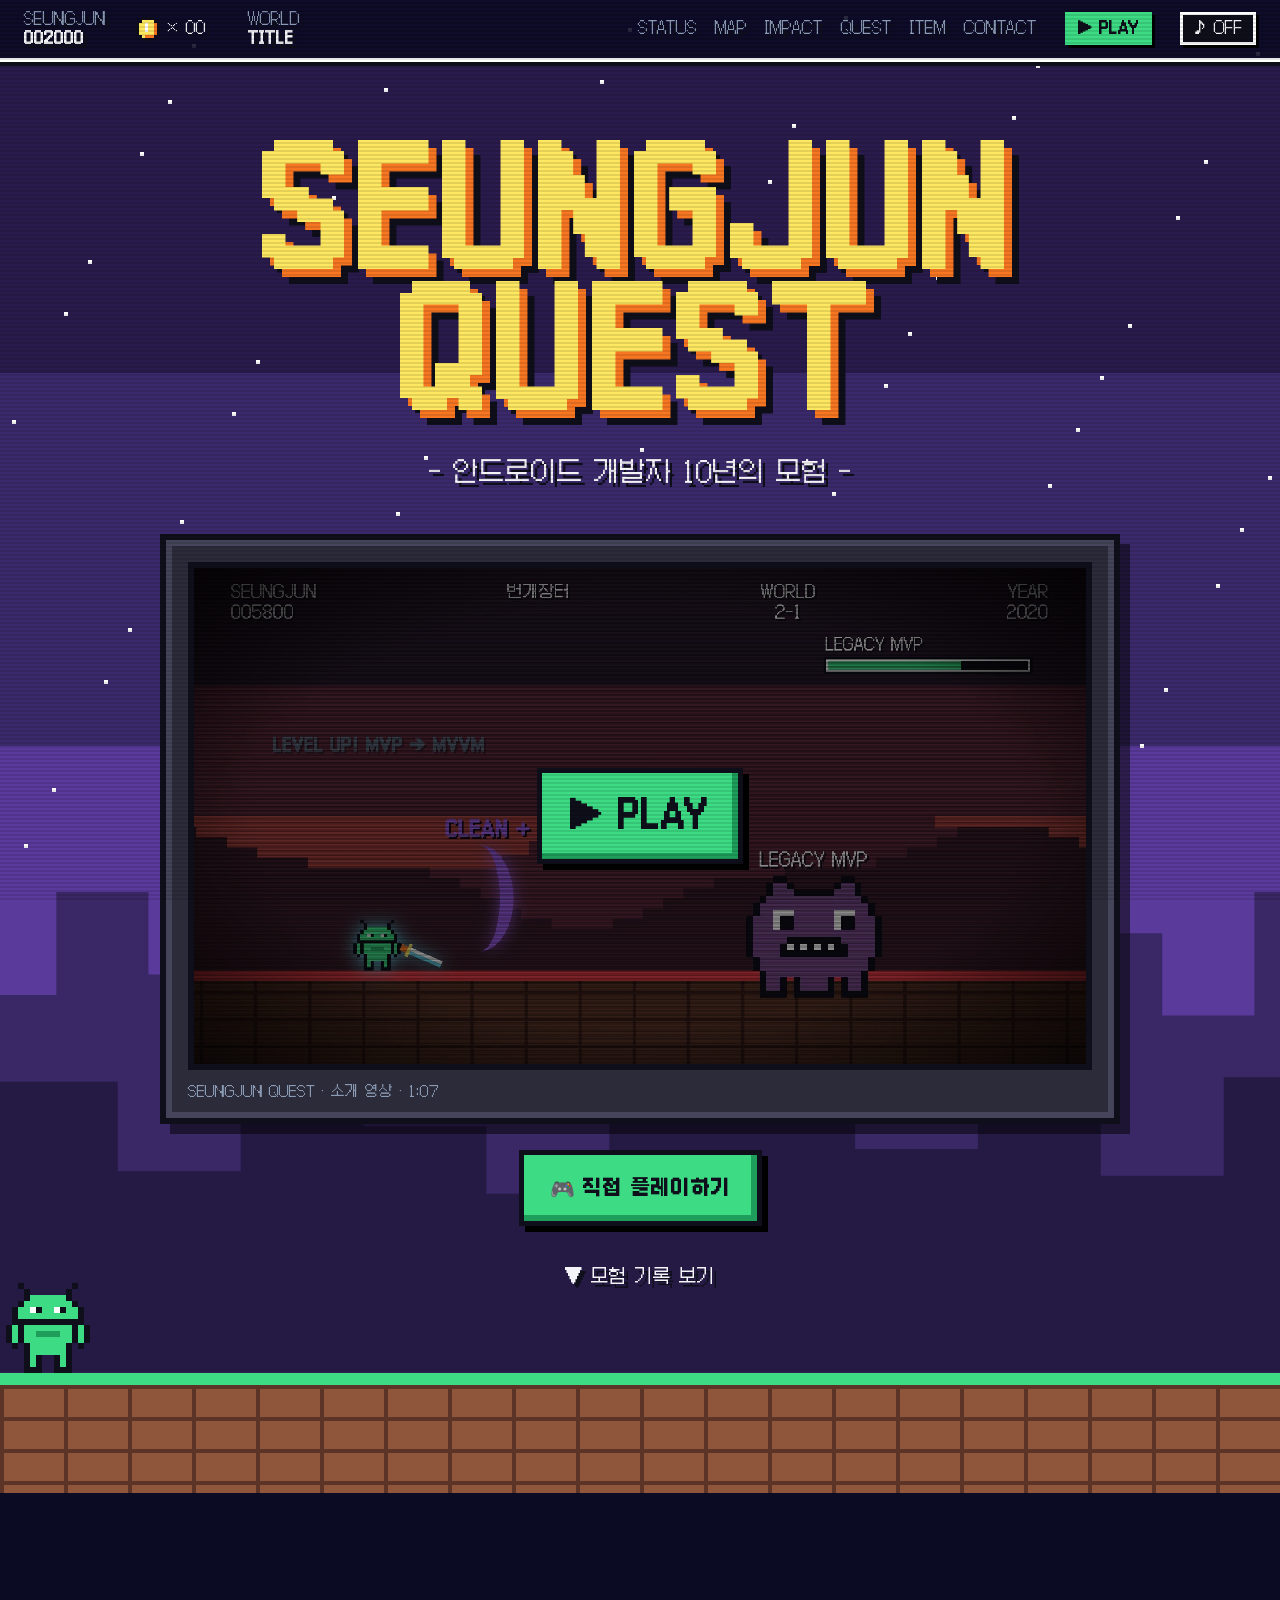
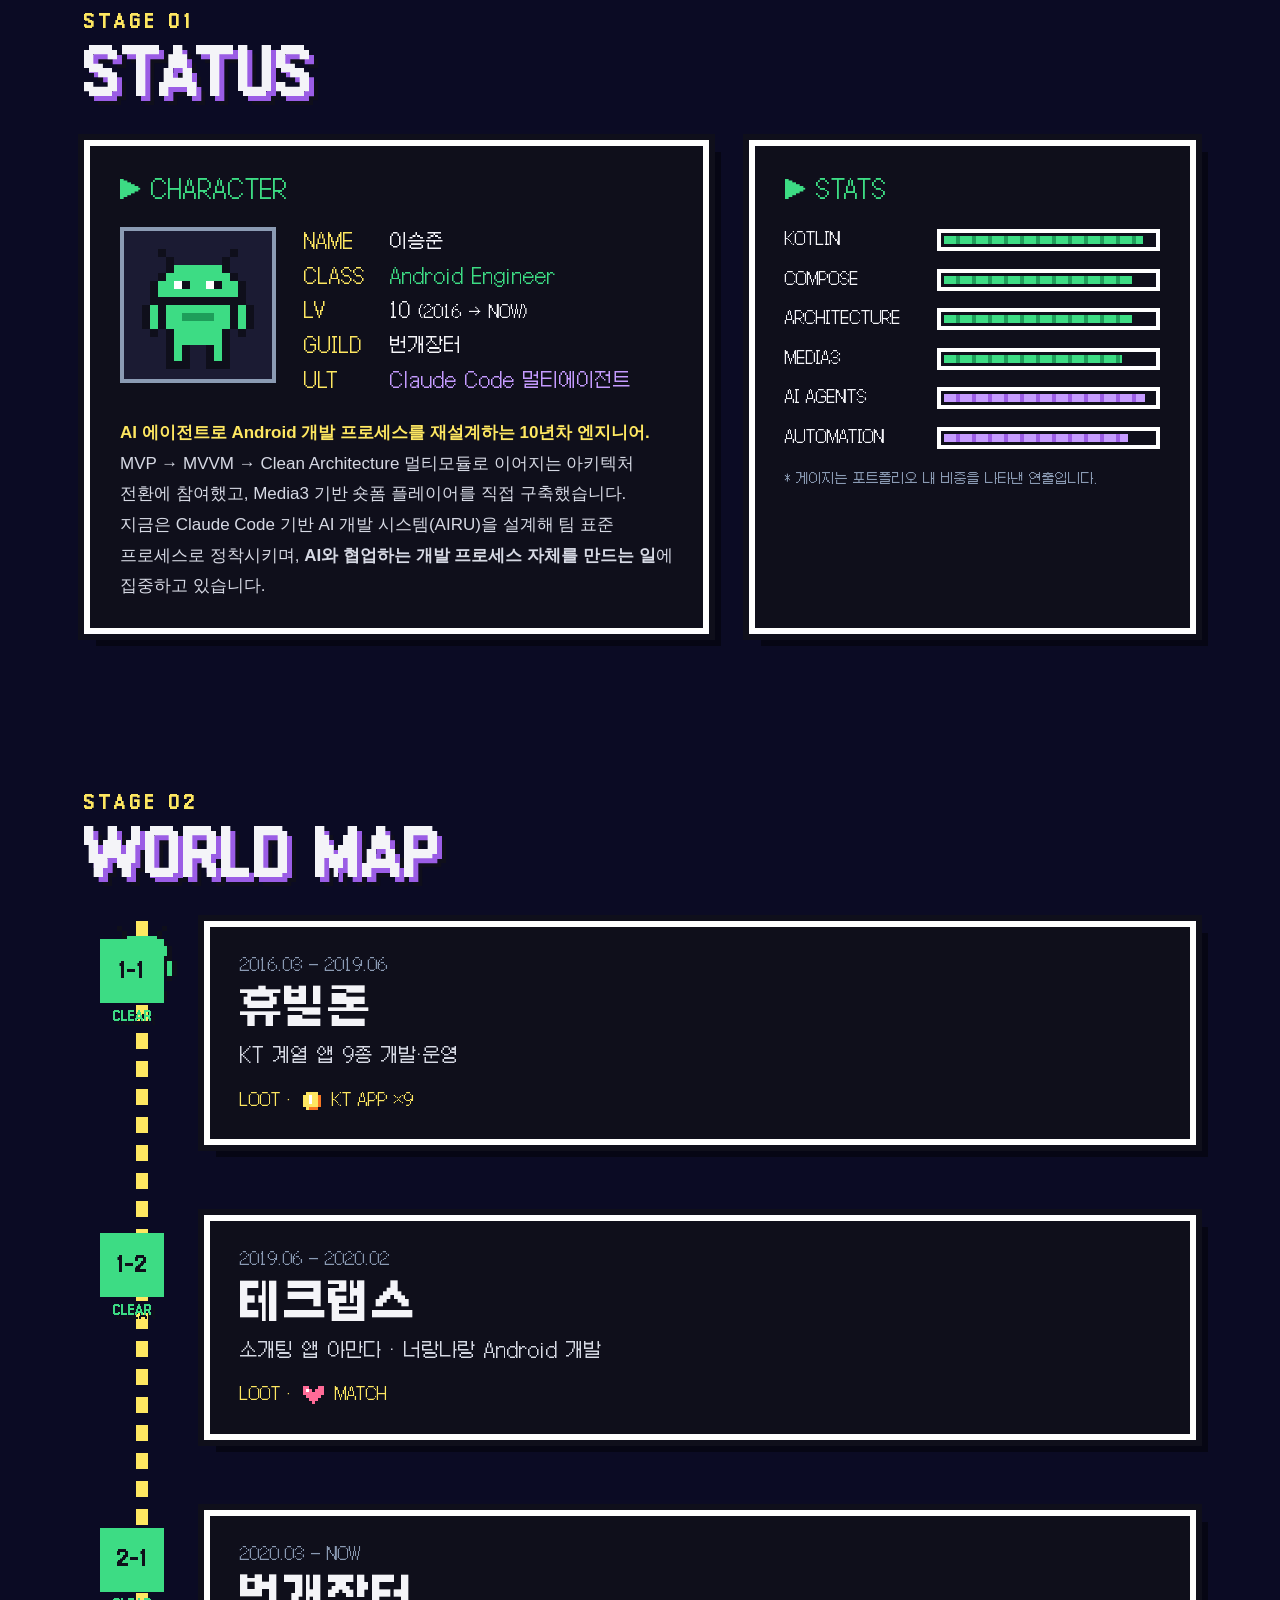
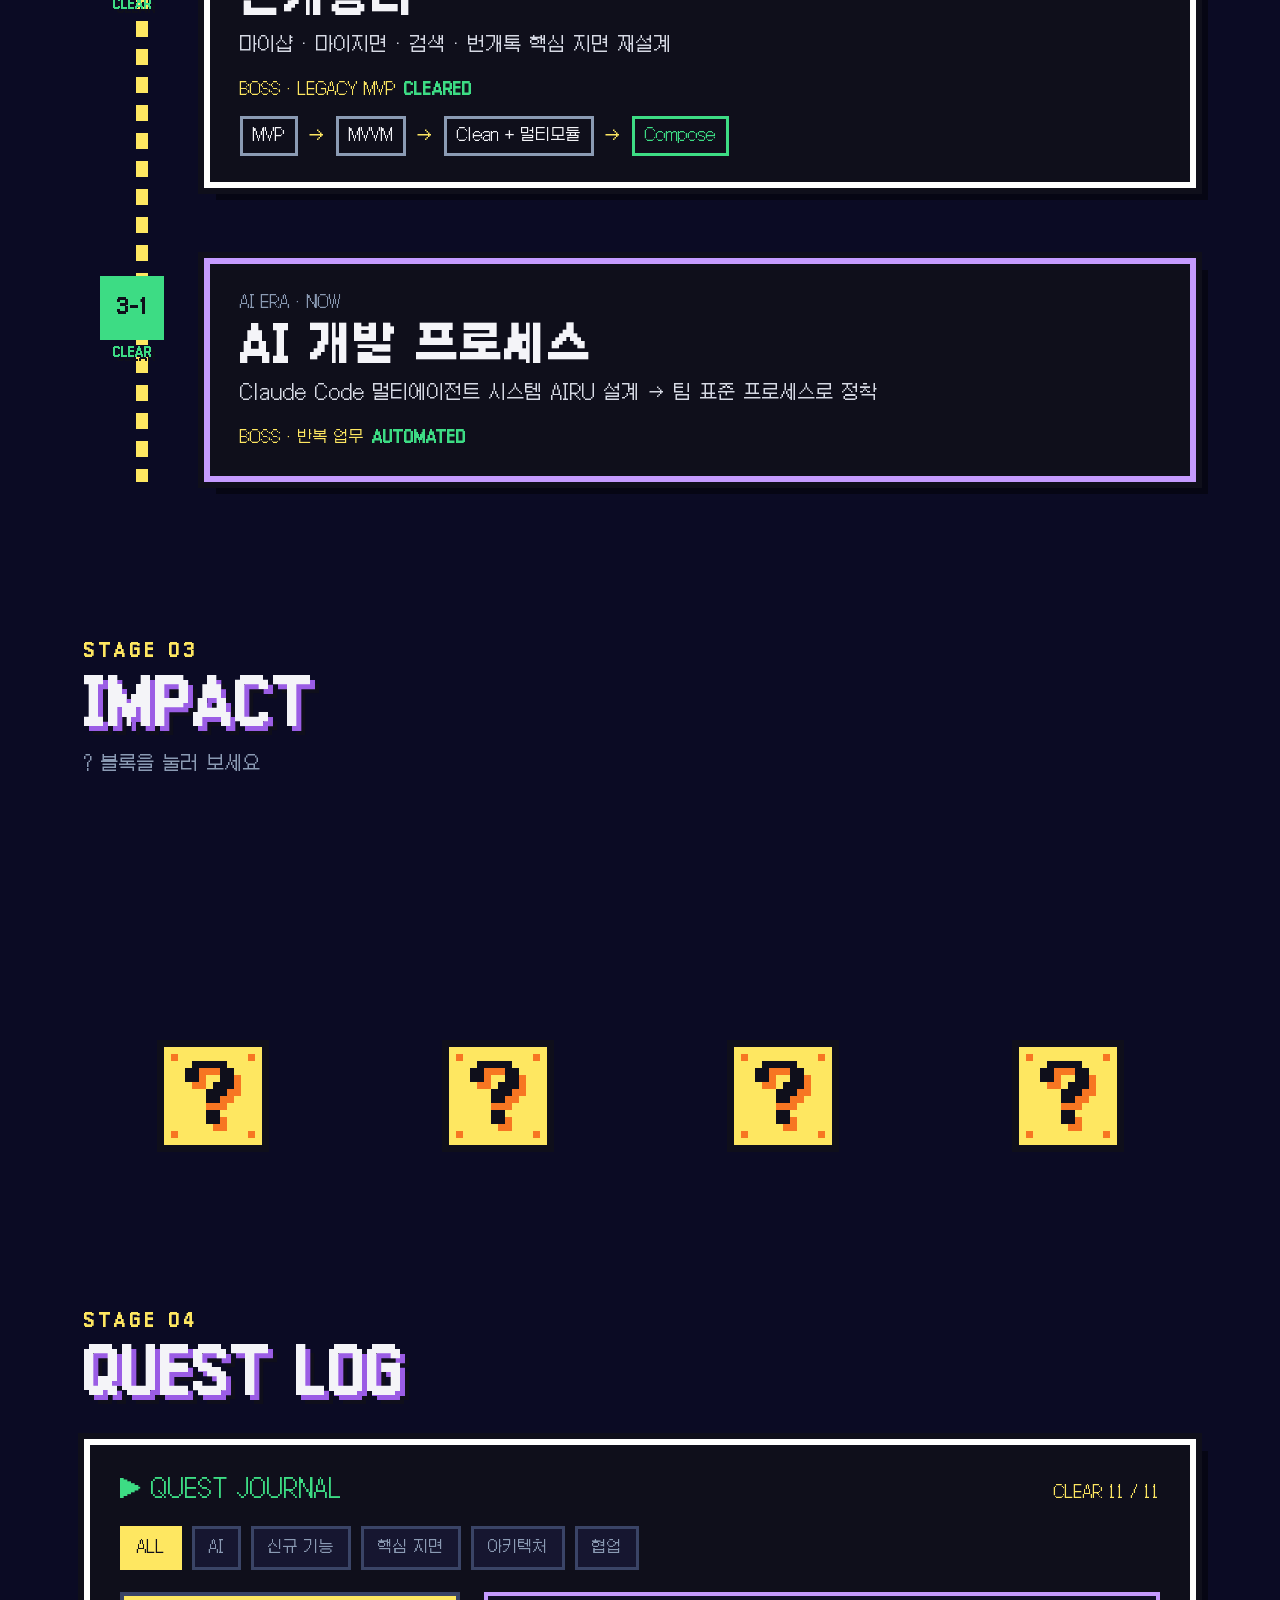
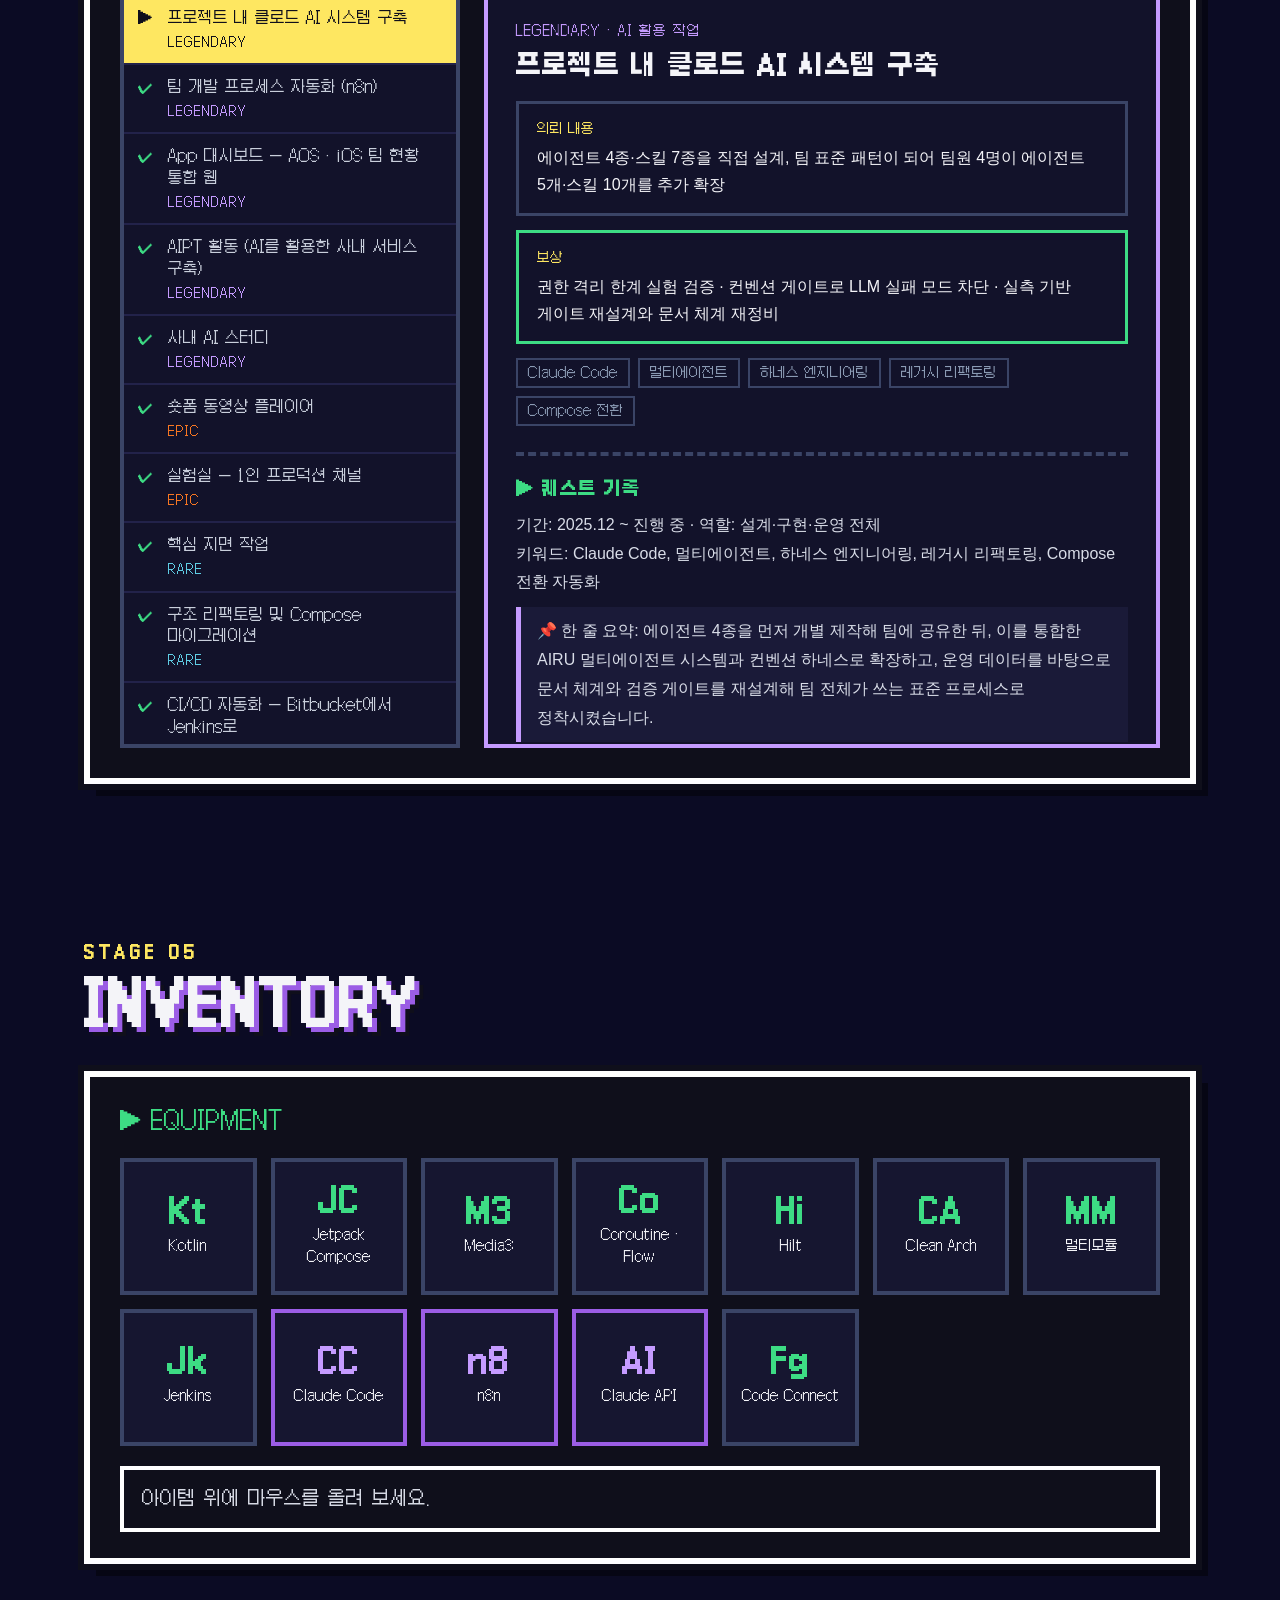
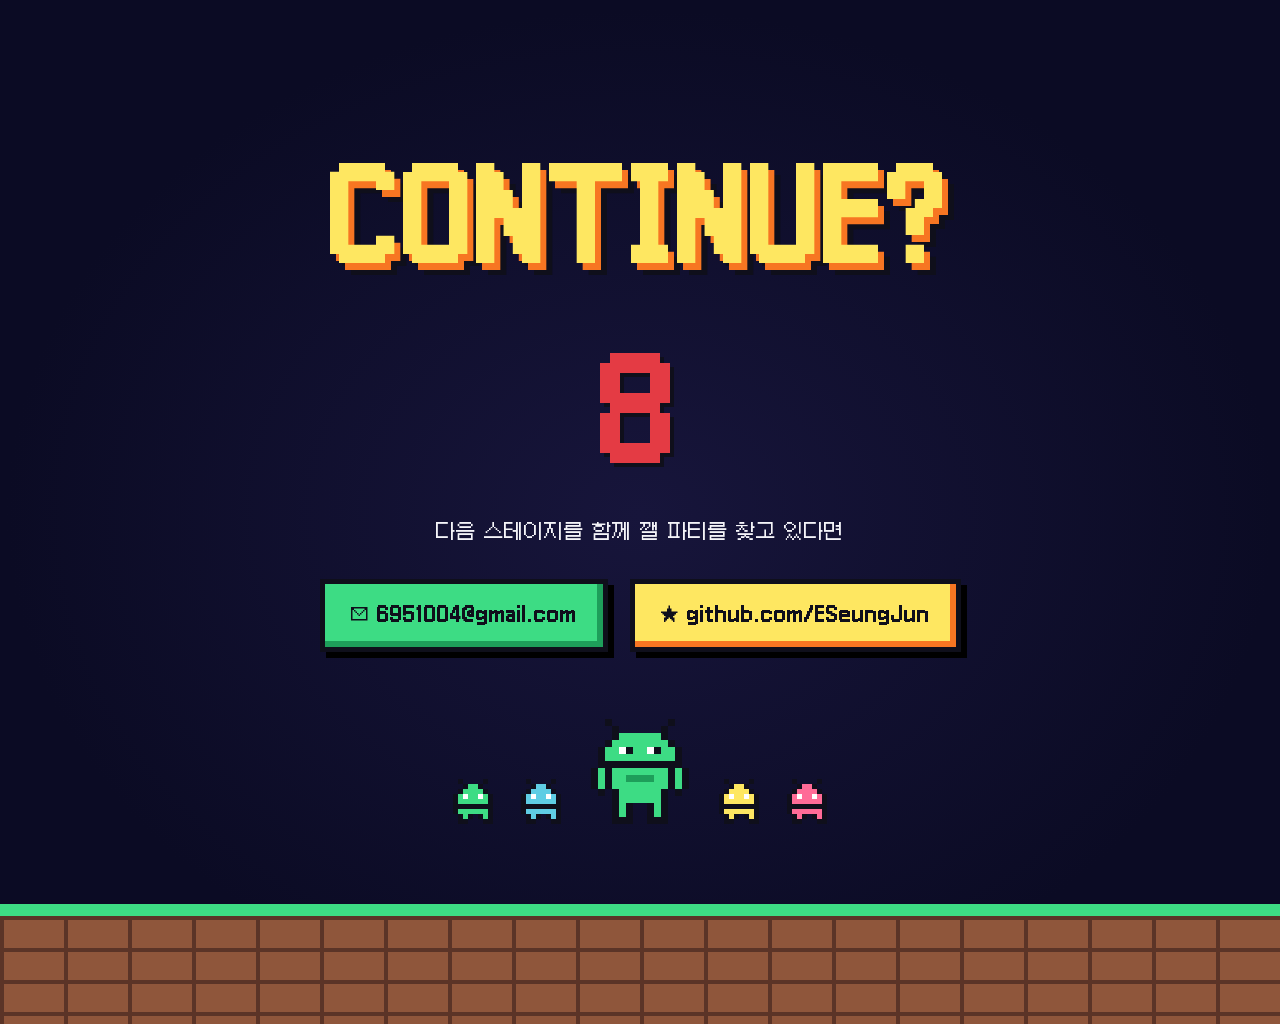
==== index.html @ 55b0ffcc "SEUNGJUN QUEST 포트폴리오 사이트 레트로 픽셀 게임 컨셉의 이력서·포트폴리오 정적 사이트 (Cloudflare Pages). README 에 사이트 스크린샷과 플레이 영" ====
<!doctype html>
<html lang="ko">
  <head>
    <meta charset="utf-8" />
    <meta name="viewport" content="width=device-width, initial-scale=1" />
    <title>SEUNGJUN QUEST — Android 개발자 이승준</title>
    <meta
      name="description"
      content="AI 에이전트로 Android 개발 프로세스를 재설계하는 10년차 엔지니어 이승준의 포트폴리오"
    />
    <meta property="og:title" content="SEUNGJUN QUEST — Android 개발자 이승준" />
    <meta property="og:description" content="안드로이드 개발자 10년의 모험" />
    <meta property="og:url" content="https://seungjun-quest.pages.dev/" />
    <meta property="og:image" content="https://seungjun-quest.pages.dev/assets/poster.jpg" />
    <link rel="stylesheet" href="styles.css" />
  </head>
  <body>
    <!-- 부팅 화면 -->
    <div class="boot" id="boot" aria-hidden="true">
      <div class="boot-inner">
        <div class="boot-title">NOW LOADING</div>
        <div class="boot-bar"><span></span></div>
      </div>
    </div>

    <!-- 상단 HUD -->
    <header class="hud">
      <a class="hud-cell" href="#top">
        <span class="hud-label">SEUNGJUN</span>
        <span class="hud-value" id="score">000000</span>
      </a>
      <div class="hud-cell hud-coins"><span class="coin-icon" data-sprite="COIN" data-px="3"></span>× <span id="coins">00</span></div>
      <div class="hud-cell">
        <span class="hud-label">WORLD</span>
        <span class="hud-value" id="world">TITLE</span>
      </div>
      <nav class="hud-nav" aria-label="섹션">
        <a href="#status">STATUS</a>
        <a href="#map">MAP</a>
        <a href="#impact">IMPACT</a>
        <a href="#quests">QUEST</a>
        <a href="#inventory">ITEM</a>
        <a href="#contact">CONTACT</a>
      </nav>
      <button class="hud-play" type="button" data-open-game>▶ PLAY</button>
      <button class="hud-sound" id="sound" type="button" aria-pressed="false">♪ OFF</button>
    </header>

    <main>
      <!-- 타이틀 -->
      <section class="title" id="top" data-world="TITLE">
        <div class="sky">
          <div class="stars" id="stars"><i class="star-layer a"></i><i class="star-layer b"></i></div>
          <div class="mountains far" data-parallax="0.15"></div>
          <div class="mountains near" data-parallax="0.3"></div>
        </div>
        <div class="title-inner">
          <h1 class="logo">
            <span>SEUNGJUN</span>
            <span>QUEST</span>
          </h1>
          <p class="tagline">- 안드로이드 개발자 10년의 모험 -</p>

          <div class="tv">
            <div class="tv-screen">
              <video
                id="intro-video"
                src="assets/pixel-quest.mp4"
                poster="assets/poster.jpg"
                preload="metadata"
                playsinline
              ></video>
              <button class="tv-play" id="play" type="button"><span>▶ PLAY</span></button>
            </div>
            <div class="tv-label">SEUNGJUN QUEST · 소개 영상 · 1:07</div>
          </div>

          <button class="pixel-btn play-btn" type="button" data-open-game>🎮 직접 플레이하기</button>

          <a class="scroll-hint" href="#status">▼ 모험 기록 보기</a>
        </div>
        <div class="ground"></div>
        <div class="hero-sprite title-hero" data-sprite="HERO_A" data-px="6"></div>
      </section>

      <!-- 상태창 -->
      <section class="section" id="status" data-world="1-0">
        <h2 class="section-title"><span class="section-index">STAGE 01</span>STATUS</h2>
        <div class="status-grid">
          <div class="window status-window reveal">
            <div class="window-head">▶ CHARACTER</div>
            <div class="char">
              <div class="char-portrait" data-sprite="HERO_A" data-px="8"></div>
              <dl class="stat-list">
                <div><dt>NAME</dt><dd>이승준</dd></div>
                <div><dt>CLASS</dt><dd class="c-green">Android Engineer</dd></div>
                <div><dt>LV</dt><dd>10 <small>(2016 → NOW)</small></dd></div>
                <div><dt>GUILD</dt><dd>번개장터</dd></div>
                <div><dt>ULT</dt><dd class="c-purple">Claude Code 멀티에이전트</dd></div>
              </dl>
            </div>
            <p class="char-bio">
              <b class="c-yellow">AI 에이전트로 Android 개발 프로세스를 재설계하는 10년차 엔지니어.</b><br />
              MVP → MVVM → Clean Architecture 멀티모듈로 이어지는 아키텍처 전환에 참여했고, Media3 기반 숏폼
              플레이어를 직접 구축했습니다. 지금은 Claude Code 기반 AI 개발 시스템(AIRU)을 설계해 팀 표준
              프로세스로 정착시키며, <b>AI와 협업하는 개발 프로세스 자체를 만드는 일</b>에 집중하고 있습니다.
            </p>
          </div>

          <div class="window reveal">
            <div class="window-head">▶ STATS</div>
            <ul class="bars">
              <li><span>KOTLIN</span><div class="bar"><i data-v="95%"></i></div></li>
              <li><span>COMPOSE</span><div class="bar"><i data-v="90%"></i></div></li>
              <li><span>ARCHITECTURE</span><div class="bar"><i data-v="90%"></i></div></li>
              <li><span>MEDIA3</span><div class="bar"><i data-v="85%"></i></div></li>
              <li><span>AI AGENTS</span><div class="bar ai"><i data-v="96%"></i></div></li>
              <li><span>AUTOMATION</span><div class="bar ai"><i data-v="88%"></i></div></li>
            </ul>
            <p class="note">* 게이지는 포트폴리오 내 비중을 나타낸 연출입니다.</p>
          </div>
        </div>
      </section>

      <!-- 월드맵: 경력 -->
      <section class="section" id="map" data-world="1-1">
        <h2 class="section-title"><span class="section-index">STAGE 02</span>WORLD MAP</h2>
        <div class="map" id="map-track">
          <div class="map-path"></div>
          <div class="map-hero" id="map-hero"><span class="f-a" data-sprite="HERO_A" data-px="5"></span><span class="f-b" data-sprite="HERO_B" data-px="5"></span></div>

          <article class="node" data-world="1-1">
            <div class="node-flag">1-1</div>
            <div class="window node-card">
              <div class="node-period">2016.03 – 2019.06</div>
              <h3>휴빌론</h3>
              <p>KT 계열 앱 9종 개발·운영</p>
              <div class="loot">LOOT · <span data-sprite="COIN" data-px="3"></span> KT APP ×9</div>
            </div>
          </article>

          <article class="node" data-world="1-2">
            <div class="node-flag">1-2</div>
            <div class="window node-card">
              <div class="node-period">2019.06 – 2020.02</div>
              <h3>테크랩스</h3>
              <p>소개팅 앱 아만다 · 너랑나랑 Android 개발</p>
              <div class="loot">LOOT · <span data-sprite="HEART" data-px="3"></span> MATCH</div>
            </div>
          </article>

          <article class="node" data-world="2-1">
            <div class="node-flag">2-1</div>
            <div class="window node-card">
              <div class="node-period">2020.03 – NOW</div>
              <h3>번개장터</h3>
              <p>마이샵 · 마이지면 · 검색 · 번개톡 핵심 지면 재설계</p>
              <div class="boss-line">BOSS · LEGACY MVP <b>CLEARED</b></div>
              <div class="evolve">
                <span>MVP</span><i>→</i><span>MVVM</span><i>→</i><span>Clean + 멀티모듈</span><i>→</i><span class="c-green">Compose</span>
              </div>
            </div>
          </article>

          <article class="node" data-world="3-1">
            <div class="node-flag ai">3-1</div>
            <div class="window node-card ai">
              <div class="node-period">AI ERA · NOW</div>
              <h3>AI 개발 프로세스</h3>
              <p>Claude Code 멀티에이전트 시스템 AIRU 설계 → 팀 표준 프로세스로 정착</p>
              <div class="boss-line">BOSS · 반복 업무 <b>AUTOMATED</b></div>
            </div>
          </article>
        </div>
      </section>

      <!-- 성과: ? 블록 -->
      <section class="section" id="impact" data-world="2-2">
        <h2 class="section-title"><span class="section-index">STAGE 03</span>IMPACT</h2>
        <p class="section-sub">? 블록을 눌러 보세요</p>
        <div class="blocks">
          <button class="qblock" type="button" data-label="일 시청" data-value="11만" data-note="Media3 숏폼 플레이어">
            <span class="qblock-face" data-sprite="BLOCK" data-px="7"></span>
          </button>
          <button class="qblock" type="button" data-label="결제 전환율" data-value="×2" data-note="숏폼 플레이어">
            <span class="qblock-face" data-sprite="BLOCK" data-px="7"></span>
          </button>
          <button class="qblock" type="button" data-label="UP하기 매출" data-value="+35%" data-note="핵심 지면 개편">
            <span class="qblock-face" data-sprite="BLOCK" data-px="7"></span>
          </button>
          <button class="qblock" type="button" data-label="광고 대기" data-value="0초" data-note="광고 SDK 구조 개편">
            <span class="qblock-face" data-sprite="BLOCK" data-px="7"></span>
          </button>
        </div>
      </section>

      <!-- 퀘스트 로그: 프로젝트 -->
      <section class="section" id="quests" data-world="3-1">
        <h2 class="section-title"><span class="section-index">STAGE 04</span>QUEST LOG</h2>
        <div class="window journal">
          <div class="journal-top">
            <div class="window-head">▶ QUEST JOURNAL</div>
            <div class="journal-count" id="journal-count"></div>
          </div>
          <div class="tabs" role="tablist" id="tabs" aria-label="퀘스트 분류">
            <button type="button" class="tab is-active" role="tab" aria-selected="true" aria-controls="quest-list" data-filter="all">ALL</button>
            <button type="button" class="tab" role="tab" aria-selected="false" aria-controls="quest-list" data-filter="AI 활용 작업">AI</button>
            <button type="button" class="tab" role="tab" aria-selected="false" aria-controls="quest-list" data-filter="신규 기능 개발">신규 기능</button>
            <button type="button" class="tab" role="tab" aria-selected="false" aria-controls="quest-list" data-filter="핵심 지면 작업">핵심 지면</button>
            <button type="button" class="tab" role="tab" aria-selected="false" aria-controls="quest-list" data-filter="아키텍처">아키텍처</button>
            <button type="button" class="tab" role="tab" aria-selected="false" aria-controls="quest-list" data-filter="협업·프로세스">협업</button>
          </div>
          <div class="journal-body">
            <ol class="quest-list" id="quest-list" aria-label="퀘스트 목록"></ol>
            <article class="quest-detail" id="quest-detail" tabindex="-1" aria-label="퀘스트 상세"></article>
            <p class="sr-only" id="quest-status" aria-live="polite"></p>
          </div>
        </div>
      </section>

      <!-- 인벤토리: 기술 스택 -->
      <section class="section" id="inventory" data-world="3-1">
        <h2 class="section-title"><span class="section-index">STAGE 05</span>INVENTORY</h2>
        <div class="window inventory reveal">
          <div class="window-head">▶ EQUIPMENT</div>
          <ul class="slots" id="slots"></ul>
          <div class="slot-desc" id="slot-desc">아이템 위에 마우스를 올려 보세요.</div>
        </div>
      </section>

      <!-- 연락처 -->
      <section class="section contact" id="contact" data-world="END">
        <div class="continue">
          <div class="continue-title">CONTINUE?</div>
          <div class="continue-count" id="countdown">9</div>
          <p class="continue-sub">다음 스테이지를 함께 깰 파티를 찾고 있다면</p>
          <div class="contact-buttons">
            <a class="pixel-btn" href="mailto:6951004@gmail.com">✉ 6951004@gmail.com</a>
            <a class="pixel-btn alt" href="https://github.com/ESeungJun" target="_blank" rel="noopener noreferrer">★ github.com/ESeungJun</a>
          </div>
          <div class="party" id="party"></div>
        </div>
        <div class="ground"></div>
      </section>
    </main>

    <!-- 직접 플레이 -->
    <div class="game" id="game" role="dialog" aria-modal="true" aria-label="SEUNGJUN QUEST 게임" hidden>
      <div class="game-bar">
        <span>SEUNGJUN QUEST</span>
        <span class="game-help">← → 이동 · Z 점프 · X 공격 · P 일시정지</span>
        <span class="game-rotate">↻ 가로로 돌리면 크게 보여요</span>
        <button type="button" id="game-mute" aria-pressed="true" aria-label="게임 소리">♪ ON</button>
        <button type="button" id="game-close">✕ 닫기</button>
      </div>
      <canvas id="game-canvas" tabindex="0"></canvas>
      <div class="touch" aria-hidden="true">
        <div class="touch-pad">
          <button type="button" data-key="left" tabindex="-1">◀</button>
          <button type="button" data-key="right" tabindex="-1">▶</button>
        </div>
        <div class="touch-pad">
          <button type="button" data-key="attack" class="t-b" tabindex="-1">B<small>공격</small></button>
          <button type="button" data-key="jump" class="t-a" tabindex="-1">A<small>점프</small></button>
        </div>
      </div>
      <audio id="game-bgm" src="assets/quest-bgm.m4a" loop preload="none"></audio>
    </div>

    <div class="crt" aria-hidden="true"></div>
    <div class="fx-layer" id="fx" aria-hidden="true"></div>

    <script src="sprites.js"></script>
    <script src="main.js"></script>
    <script src="game.js"></script>
  </body>
</html>
---- styles.css ----
@font-face {
  font-family: "Galmuri11";
  src: url("assets/fonts/Galmuri11.woff2") format("woff2");
  font-weight: 400;
  font-display: swap;
}
@font-face {
  font-family: "Galmuri11";
  src: url("assets/fonts/Galmuri11-Bold.woff2") format("woff2");
  font-weight: 700;
  font-display: swap;
}

:root {
  --bg: #0b0b24;
  --bg2: #17153b;
  --panel: #0f0f1b;
  --line: #ffffff;
  --text: #f4f4f8;
  --muted: #8b9bb4;
  --green: #3ddc84;
  --yellow: #fee761;
  --orange: #f77622;
  --purple: #9b5de5;
  --purple-l: #c59bff;
  --blue: #0099db;
  --pink: #ff6b97;
  --red: #e43b44;
  --px: 4px;
  --shadow: 4px 4px 0 var(--panel);
  --font: "Galmuri11", "Apple SD Gothic Neo", monospace;
  --font-body: "Pretendard", "Apple SD Gothic Neo", "Noto Sans KR", "Malgun Gothic", sans-serif;
  /* 픽셀 화살표 커서 */
  --cursor: url("data:image/svg+xml,%3Csvg xmlns='http://www.w3.org/2000/svg' width='24' height='24' shape-rendering='crispEdges'%3E%3Cpath d='M0 0h3v3H0zM3 3h3v3H3zM6 6h3v3H6zM9 9h3v3H9zM12 12h3v3h-3zM0 3h3v3H0zM0 6h3v3H0zM0 9h3v3H0zM0 12h3v3H0zM0 15h3v3H0zM3 15h3v-3h3v-3H3z' fill='%23fff'/%3E%3Cpath d='M3 6h3v6H3zM6 9h3v3H6z' fill='%233DDC84'/%3E%3C/svg%3E") 0 0, auto;
}

* {
  box-sizing: border-box;
}

html {
  scroll-behavior: smooth;
  background: var(--bg);
}

body {
  margin: 0;
  background: var(--bg);
  color: var(--text);
  font-family: var(--font);
  font-size: 18px;
  line-height: 1.7;
  word-break: keep-all;
  cursor: var(--cursor);
  -webkit-font-smoothing: none;
  overflow-x: hidden;
}

a,
button {
  font: inherit;
  color: inherit;
  cursor: var(--cursor);
}

img,
svg,
video {
  display: block;
  image-rendering: pixelated;
}

.c-green { color: var(--green); }
.c-yellow { color: var(--yellow); }
.c-purple { color: var(--purple-l); }

/* 화면에는 숨기고 스크린리더에만 읽힌다 */
.sr-only {
  position: absolute;
  width: 1px;
  height: 1px;
  margin: -1px;
  padding: 0;
  overflow: hidden;
  clip: rect(0 0 0 0);
  white-space: nowrap;
  border: 0;
}

/* ───────── 부팅 ───────── */
.boot {
  position: fixed;
  inset: 0;
  z-index: 100;
  display: grid;
  place-items: center;
  background: #000;
  transition: opacity 0.3s steps(3);
}
.boot.is-done {
  opacity: 0;
  pointer-events: none;
}
.boot-title {
  font-size: 28px;
  letter-spacing: 6px;
  color: var(--yellow);
  text-align: center;
  margin-bottom: 20px;
  animation: blink 0.6s steps(1) infinite;
}
.boot-bar {
  width: min(360px, 70vw);
  height: 28px;
  border: 4px solid var(--line);
  padding: 4px;
}
.boot-bar span {
  display: block;
  height: 100%;
  width: 0;
  background: var(--green);
  animation: load 0.9s steps(12) forwards;
}
@keyframes load { to { width: 100%; } }
@keyframes blink { 50% { opacity: 0; } }

/* ───────── HUD ───────── */
.hud {
  position: fixed;
  inset: 0 0 auto 0;
  z-index: 50;
  display: flex;
  align-items: center;
  gap: 28px;
  padding: 10px 24px;
  background: rgba(11, 11, 36, 0.88);
  border-bottom: 4px solid var(--line);
  box-shadow: 0 4px 0 var(--panel);
  text-shadow: var(--shadow);
  font-size: 15px;
  line-height: 1.25;
}
.hud-cell {
  display: flex;
  flex-direction: column;
  text-decoration: none;
  min-width: 84px;
}
.hud-coins {
  flex-direction: row;
  align-items: center;
  gap: 8px;
}
.hud-label { color: var(--muted); }
.hud-value { color: var(--text); font-weight: 700; }
.hud-nav {
  display: flex;
  gap: 18px;
  margin-left: auto;
}
.hud-nav a {
  text-decoration: none;
  color: var(--muted);
}
.hud-nav a:hover,
.hud-nav a.is-active {
  color: var(--yellow);
}
.hud-nav a.is-active::before { content: "▶"; margin-right: 4px; }
.hud-sound {
  border: 3px solid var(--line);
  background: var(--panel);
  padding: 4px 10px;
  box-shadow: 3px 3px 0 #000;
}
.hud-sound[aria-pressed="true"] { color: var(--green); border-color: var(--green); }

/* ───────── 타이틀 ───────── */
.title {
  position: relative;
  min-height: 100vh;
  padding: 120px 24px 200px;
  overflow: hidden;
}
.sky {
  position: absolute;
  inset: 0;
  background: linear-gradient(#2a1b4d 0 25%, #3b2a6b 25% 50%, #5a3a9b 50% 75%, #8e5bc9 75%);
}
.star-layer {
  position: absolute;
  left: 0;
  top: 0;
  width: 4px;
  height: 4px;
  will-change: opacity;
  animation: twinkle 2.4s steps(2) infinite;
}
.star-layer.b { animation-delay: 1.2s; }
@keyframes twinkle { 50% { opacity: 0.3; } }
/* 타이틀이 화면 밖이면 반복 애니메이션을 멈춘다 */
.title.is-off * { animation-play-state: paused !important; }
.mountains {
  position: absolute;
  left: -10%;
  right: -10%;
  bottom: 120px;
  height: 46%;
  background: #3a2766;
  will-change: transform;
  clip-path: polygon(0 100%, 0 60%, 6% 60%, 6% 45%, 12% 45%, 12% 30%, 18% 30%, 18% 42%, 24% 42%, 24% 55%, 30% 55%, 30% 35%, 36% 35%, 36% 20%, 42% 20%, 42% 32%, 48% 32%, 48% 50%, 54% 50%, 54% 38%, 60% 38%, 60% 26%, 66% 26%, 66% 40%, 72% 40%, 72% 58%, 78% 58%, 78% 36%, 84% 36%, 84% 48%, 90% 48%, 90% 30%, 96% 30%, 96% 52%, 100% 52%, 100% 100%);
}
.mountains.near {
  height: 30%;
  background: #251a44;
  clip-path: polygon(0 100%, 0 50%, 8% 50%, 8% 35%, 16% 35%, 16% 55%, 24% 55%, 24% 30%, 32% 30%, 32% 45%, 40% 45%, 40% 60%, 48% 60%, 48% 40%, 56% 40%, 56% 25%, 64% 25%, 64% 50%, 72% 50%, 72% 38%, 80% 38%, 80% 56%, 88% 56%, 88% 34%, 96% 34%, 96% 60%, 100% 60%, 100% 100%);
}
.ground {
  position: absolute;
  inset: auto 0 0 0;
  height: 120px;
  background-color: #8f563b;
  background-image: linear-gradient(#5b3427 4px, transparent 4px), linear-gradient(90deg, #5b3427 4px, transparent 4px);
  background-size: 64px 32px;
  border-top: 12px solid var(--green);
}
.title-inner {
  position: relative;
  z-index: 2;
  display: flex;
  flex-direction: column;
  align-items: center;
  text-align: center;
}
.logo {
  margin: 20px 0 0;
  display: flex;
  flex-direction: column;
  font-size: clamp(56px, 11vw, 150px);
  line-height: 1;
  font-weight: 700;
  color: var(--yellow);
  letter-spacing: 2px;
  text-shadow: 0.06em 0.06em 0 var(--orange), 0.11em 0.11em 0 var(--panel);
  animation: drop 0.9s cubic-bezier(0.3, 1.6, 0.5, 1) both;
}
@keyframes drop { from { transform: translateY(-120%); } }
.tagline {
  margin: 28px 0 40px;
  font-size: clamp(16px, 2.2vw, 26px);
  text-shadow: var(--shadow);
}

/* CRT TV 프레임 */
.tv {
  width: min(960px, 100%);
  padding: 22px 22px 14px;
  background: #2b2b3a;
  border: 6px solid var(--panel);
  box-shadow: inset 0 0 0 6px #44445a, 10px 10px 0 rgba(0, 0, 0, 0.5);
}
.tv-screen {
  position: relative;
  aspect-ratio: 16 / 9;
  background: #000;
  border: 6px solid var(--panel);
  overflow: hidden;
}
.tv-screen video {
  width: 100%;
  height: 100%;
  object-fit: cover;
}
.tv-screen::after {
  content: "";
  position: absolute;
  inset: 0;
  pointer-events: none;
  background: repeating-linear-gradient(0deg, rgba(0, 0, 0, 0.18) 0 2px, transparent 2px 4px),
    radial-gradient(ellipse at center, transparent 60%, rgba(0, 0, 0, 0.5));
}
.tv-play {
  position: absolute;
  inset: 0;
  z-index: 2;
  border: 0;
  background: rgba(0, 0, 0, 0.45);
  color: var(--panel);
  font-size: clamp(18px, 3vw, 34px);
  font-weight: 700;
}
.tv-play span {
  display: inline-block;
  padding: 14px 28px;
  background: var(--green);
  border: 5px solid var(--panel);
  box-shadow: inset -6px -6px 0 #1e9e5a, 6px 6px 0 #000;
  animation: idle 0.8s steps(1) infinite;
}
.tv-play:hover span { background: var(--yellow); box-shadow: inset -6px -6px 0 var(--orange), 6px 6px 0 #000; }
.tv-play[hidden] { display: none; }
.tv-label {
  margin-top: 10px;
  font-size: 14px;
  color: var(--muted);
  text-align: left;
}
.scroll-hint {
  margin-top: 36px;
  text-decoration: none;
  color: var(--text);
  text-shadow: var(--shadow);
  animation: bounce 1s steps(2) infinite;
}
@keyframes bounce { 50% { transform: translateY(8px); } }
.title-hero {
  position: absolute;
  bottom: 120px;
  left: 0;
  z-index: 3;
  will-change: transform;
  animation: walk 14s linear infinite;
}
@keyframes walk {
  0% { transform: translateX(-120px); }
  100% { transform: translateX(110vw); }
}

/* ───────── 공용 섹션 ───────── */
.section {
  position: relative;
  max-width: 1160px;
  margin: 0 auto;
  padding: 120px 24px 40px;
}
.section-title {
  margin: 0 0 36px;
  font-size: clamp(34px, 5vw, 56px);
  line-height: 1.1;
  color: var(--text);
  text-shadow: 5px 5px 0 var(--purple), 9px 9px 0 var(--panel);
}
.section-index {
  display: block;
  margin-bottom: 12px;
  font-size: 16px;
  color: var(--yellow);
  letter-spacing: 4px;
  text-shadow: none;
}
.section-sub {
  margin: -20px 0 30px;
  color: var(--muted);
}
.window {
  position: relative;
  background: var(--panel);
  border: 6px solid var(--line);
  box-shadow: 0 0 0 6px var(--panel), 12px 12px 0 rgba(0, 0, 0, 0.45);
  padding: 26px 30px;
}
.window-head {
  color: var(--green);
  font-size: 22px;
  margin-bottom: 18px;
}

/* 화면에 들어올 때 계단식 등장 */
.reveal {
  opacity: 0;
  transform: translateY(24px);
  transition: opacity 0.4s steps(4), transform 0.4s steps(4);
}
.reveal.is-in {
  opacity: 1;
  transform: none;
}

/* ───────── 상태창 ───────── */
.status-grid {
  display: grid;
  grid-template-columns: 1.4fr 1fr;
  gap: 40px;
}
.char {
  display: flex;
  gap: 28px;
  align-items: flex-start;
}
.char-portrait {
  padding: 10px;
  border: 4px solid var(--muted);
  background: #1b1b33;
  animation: idle 0.8s steps(1) infinite;
}
@keyframes idle { 50% { transform: translateY(-4px); } }
.stat-list {
  margin: 0;
  display: grid;
  gap: 4px;
}
.stat-list div { display: flex; gap: 16px; }
.stat-list dt { width: 70px; color: var(--yellow); flex-shrink: 0; }
.stat-list dd { margin: 0; }
.char-bio {
  margin: 22px 0 0;
  font-family: var(--font-body);
  line-height: 1.8;
  font-size: 17px;
  color: #d6d9e4;
}
.bars {
  list-style: none;
  margin: 0;
  padding: 0;
  display: grid;
  gap: 14px;
}
.bars li {
  display: grid;
  grid-template-columns: 140px 1fr;
  align-items: center;
  gap: 12px;
  font-size: 15px;
}
.bar {
  height: 22px;
  border: 4px solid var(--line);
  padding: 3px;
}
.bar i {
  display: block;
  height: 100%;
  width: 0;
  background: repeating-linear-gradient(90deg, var(--green) 0 12px, #1e9e5a 12px 16px);
  transition: width 1.2s steps(16);
}
.bar.ai i { background: repeating-linear-gradient(90deg, var(--purple-l) 0 12px, var(--purple) 12px 16px); }
.is-in .bar i { width: var(--v); }
.note { margin: 18px 0 0; font-size: 13px; color: var(--muted); }

/* ───────── 월드맵 ───────── */
.map {
  position: relative;
  display: grid;
  gap: 70px;
  padding-left: 120px;
}
.map-path {
  position: absolute;
  top: 0;
  bottom: 0;
  left: 52px;
  width: 12px;
  background: repeating-linear-gradient(var(--yellow) 0 16px, transparent 16px 28px);
}
.map-hero {
  position: absolute;
  left: 18px;
  top: 0;
  z-index: 1;
  will-change: transform;
}
.map-hero .f-b,
.map-hero.is-step .f-a { display: none; }
.map-hero.is-step .f-b { display: block; }
.node {
  position: relative;
}
.node-flag {
  position: absolute;
  left: -104px;
  top: 18px;
  width: 64px;
  height: 64px;
  display: grid;
  place-items: center;
  background: var(--panel);
  border: 5px solid var(--yellow);
  color: var(--yellow);
  font-weight: 700;
  font-size: 18px;
  z-index: 2;
}
.node-flag.ai { border-color: var(--purple-l); color: var(--purple-l); }
.node.is-cleared .node-flag {
  background: var(--green);
  border-color: var(--green);
  color: var(--panel);
}
.node.is-cleared .node-flag::after {
  content: "CLEAR";
  position: absolute;
  bottom: -28px;
  font-size: 12px;
  color: var(--green);
  text-shadow: var(--shadow);
}
.node-card h3 {
  margin: 4px 0 6px;
  font-size: clamp(30px, 4vw, 44px);
  line-height: 1.2;
}
.node-card p { margin: 0; color: #d6d9e4; }
.node-card.ai { border-color: var(--purple-l); }
.node-period { color: var(--muted); font-size: 15px; }
.loot,
.boss-line {
  margin-top: 16px;
  display: flex;
  align-items: center;
  gap: 8px;
  font-size: 15px;
  color: var(--yellow);
}
.boss-line b { color: var(--green); }
.evolve {
  margin-top: 14px;
  display: flex;
  flex-wrap: wrap;
  gap: 10px;
  align-items: center;
}
.evolve span {
  padding: 4px 10px;
  border: 3px solid var(--muted);
  font-size: 15px;
}
.evolve span.c-green { border-color: var(--green); }
.evolve i { font-style: normal; color: var(--yellow); }

/* ───────── ? 블록 ───────── */
.blocks {
  display: grid;
  grid-template-columns: repeat(4, 1fr);
  gap: 28px;
  padding-top: 230px;
}
.qblock {
  position: relative;
  justify-self: center;
  border: 0;
  padding: 0;
  background: none;
  transition: transform 0.1s steps(2);
}
.qblock:hover { transform: translateY(-4px); }
.qblock.is-bump { animation: bump 0.25s steps(3); }
@keyframes bump { 50% { transform: translateY(-24px); } }
.qblock.is-used { pointer-events: none; }
.prize {
  position: absolute;
  left: 50%;
  bottom: calc(100% + 18px);
  width: 230px;
  padding: 14px 18px;
  background: var(--panel);
  border: 5px solid var(--yellow);
  box-shadow: 0 0 0 5px var(--panel), 0 0 30px rgba(254, 231, 97, 0.35);
  text-align: left;
  transform: translateX(-50%);
  animation: rise 0.45s cubic-bezier(0.2, 1.8, 0.4, 1) both;
}
@keyframes rise {
  from { transform: translate(-50%, 100px) scale(0.3); opacity: 0; }
}
.prize-label { font-size: 14px; color: var(--muted); }
.prize-value { font-size: 46px; font-weight: 700; line-height: 1.2; color: var(--green); }
.prize-note { font-size: 13px; color: #c0cbdc; }

/* ───────── 퀘스트 저널 ───────── */
.journal { padding: 26px 30px 30px; }
.journal-top {
  display: flex;
  justify-content: space-between;
  align-items: baseline;
}
.journal-count { color: var(--yellow); font-size: 15px; white-space: nowrap; }
.tabs {
  display: flex;
  flex-wrap: wrap;
  gap: 10px;
  margin-bottom: 22px;
}
.tab {
  padding: 6px 14px;
  border: 3px solid #3a4466;
  background: #161630;
  color: var(--muted);
  font-size: 15px;
}
.tab:hover { color: var(--text); border-color: var(--muted); }
.tab.is-active {
  color: var(--panel);
  background: var(--yellow);
  border-color: var(--yellow);
}
.journal-body {
  display: grid;
  grid-template-columns: minmax(260px, 340px) 1fr;
  gap: 24px;
  height: min(84vh, 880px);
}
.quest-list {
  list-style: none;
  margin: 0;
  padding: 0;
  min-height: 0;
  overflow-y: auto;
  border: 4px solid #3a4466;
  background: #12122a;
  scrollbar-width: thin;
  scrollbar-color: var(--muted) #12122a;
}
.quest-row {
  display: grid;
  grid-template-columns: 22px 1fr;
  gap: 8px;
  width: 100%;
  padding: 12px 14px;
  border: 0;
  border-bottom: 2px solid #22224a;
  background: none;
  text-align: left;
  font-size: 15px;
  line-height: 1.45;
  color: #c9cfdc;
}
.quest-row:hover { background: #1c1c3d; color: var(--text); }
.quest-row .mark { color: var(--muted); }
.quest-row .rar {
  display: block;
  margin-top: 4px;
  font-size: 12px;
  letter-spacing: 1px;
  color: var(--rarity);
}
.quest-row[aria-current="true"] {
  background: var(--yellow);
  color: var(--panel);
}
.quest-row[aria-current="true"] .mark,
.quest-row[aria-current="true"] .rar { color: var(--panel); }
.quest-row[aria-current="true"] .mark::before { content: "▶"; }
.quest-row:not([aria-current="true"]) .mark::before { content: "✔"; color: var(--green); }
/* 탭 필터는 행을 감싼 li 에 붙는다 */
.quest-list li.is-hidden { display: none; }
[data-rarity="LEGENDARY"] { --rarity: var(--purple-l); }
[data-rarity="EPIC"] { --rarity: var(--orange); }
[data-rarity="RARE"] { --rarity: #5fcde4; }
[data-rarity="UNCOMMON"] { --rarity: var(--green); }

.quest-detail {
  min-width: 0;
  min-height: 0;
  overflow-y: auto;
  padding: 24px 28px 30px;
  border: 4px solid var(--rarity);
  background: #12122a;
  outline: none;
  scrollbar-width: thin;
  scrollbar-color: var(--muted) #12122a;
}
.qd-tag { font-size: 13px; letter-spacing: 1px; color: var(--rarity); }
.qd-title { margin: 6px 0 18px; font-size: 26px; line-height: 1.35; }
.qd-box {
  margin: 0 0 14px;
  padding: 14px 18px;
  border: 3px solid #3a4466;
  font-family: var(--font-body);
  font-size: 16px;
  line-height: 1.7;
}
.qd-box b {
  display: block;
  margin-bottom: 4px;
  font-family: var(--font);
  font-size: 13px;
  font-weight: 400;
  color: var(--yellow);
}
.qd-box.reward { border-color: var(--green); }
.qd-keys { display: flex; flex-wrap: wrap; gap: 8px; margin: 4px 0 26px; }
.qd-keys span { padding: 2px 10px; border: 2px solid #3a4466; font-size: 13px; color: var(--muted); }
.qd-log-title {
  margin: 0 0 6px;
  padding-top: 18px;
  border-top: 4px dashed #3a4466;
  font-size: 18px;
  color: var(--green);
}
.qd-body,
.qd-box,
.char-bio {
  -webkit-font-smoothing: antialiased;
}
.qd-body {
  font-family: var(--font-body);
  font-size: 16px;
  line-height: 1.8;
  color: #d9dde8;
}
.qd-body h4 {
  margin: 26px 0 8px;
  font-family: var(--font);
  font-size: 17px;
  color: var(--text);
}
.qd-body h4::before { content: "■ "; color: var(--rarity); }
.qd-body h5 {
  margin: 16px 0 4px;
  font-size: 15px;
  color: var(--yellow);
}
.qd-body p { margin: 0 0 10px; white-space: pre-line; }
.qd-body ul { margin: 0 0 12px; padding-left: 20px; }
.qd-body li { margin-bottom: 4px; white-space: pre-line; }
.qd-body li.sub { list-style: none; margin-left: 4px; color: #b5bccb; }
.qd-body blockquote {
  margin: 0 0 14px;
  padding: 10px 16px;
  border-left: 5px solid var(--rarity);
  background: #1a1a38;
  white-space: pre-line;
}
.qd-body .table-wrap { overflow-x: auto; margin-bottom: 14px; }
.qd-body table { border-collapse: collapse; font-size: 14px; min-width: 100%; }
.qd-body th,
.qd-body td { padding: 6px 10px; border: 2px solid #2b2b55; text-align: left; vertical-align: top; }
.qd-body th { background: #1c1c3d; color: var(--yellow); font-weight: 500; }
.qd-empty { color: var(--muted); }

/* ───────── 인벤토리 ───────── */
.slots {
  list-style: none;
  margin: 0;
  padding: 0;
  display: grid;
  grid-template-columns: repeat(auto-fill, minmax(118px, 1fr));
  gap: 14px;
}
.slot {
  aspect-ratio: 1;
  display: flex;
  flex-direction: column;
  align-items: center;
  justify-content: center;
  gap: 8px;
  border: 4px solid #3a4466;
  background: #161630;
  font-size: 13px;
  text-align: center;
  padding: 8px;
  transition: transform 0.1s steps(2);
}
.slot b {
  font-size: 30px;
  line-height: 1;
}
.slot:hover,
.slot:focus-visible {
  border-color: var(--yellow);
  transform: translateY(-4px);
  outline: none;
}
.slot.ai { border-color: var(--purple); }
.slot-desc {
  margin-top: 20px;
  min-height: 60px;
  padding: 14px 18px;
  border: 4px solid var(--line);
  color: #d6d9e4;
}

/* ───────── 연락처 ───────── */
.contact {
  max-width: none;
  min-height: 92vh;
  display: grid;
  place-items: center;
  padding-bottom: 200px;
  background: radial-gradient(ellipse at center, #17153b, var(--bg) 70%);
}
.continue {
  position: relative;
  z-index: 2;
  text-align: center;
}
.continue-title {
  font-size: clamp(48px, 9vw, 110px);
  font-weight: 700;
  color: var(--yellow);
  text-shadow: 0.06em 0.06em 0 var(--orange), 0.11em 0.11em 0 var(--panel);
}
.continue-count {
  font-size: clamp(64px, 10vw, 120px);
  font-weight: 700;
  color: var(--red);
  text-shadow: var(--shadow);
}
.continue-sub {
  margin: 0 0 30px;
  font-size: 20px;
}
.contact-buttons {
  display: flex;
  flex-wrap: wrap;
  justify-content: center;
  gap: 22px;
}
.pixel-btn {
  display: inline-block;
  padding: 16px 26px;
  text-decoration: none;
  background: var(--green);
  color: var(--panel);
  font-weight: 700;
  border: 5px solid var(--panel);
  box-shadow: inset -6px -6px 0 #1e9e5a, 6px 6px 0 #000;
  transition: transform 0.06s steps(1);
}
.pixel-btn.alt {
  background: var(--yellow);
  box-shadow: inset -6px -6px 0 var(--orange), 6px 6px 0 #000;
}
.pixel-btn:hover { transform: translate(-2px, -2px); }
.pixel-btn:active {
  transform: translate(6px, 6px);
  box-shadow: inset 6px 6px 0 rgba(0, 0, 0, 0.25);
}
.party {
  display: flex;
  justify-content: center;
  align-items: flex-end;
  gap: 18px;
  margin-top: 60px;
}
.party > * { animation: idle 0.6s steps(1) infinite; }
.party > *:nth-child(2n) { animation-delay: 0.3s; }

/* ───────── CRT + 파티클 ───────── */
.crt {
  position: fixed;
  inset: 0;
  z-index: 90;
  pointer-events: none;
  background: repeating-linear-gradient(0deg, rgba(0, 0, 0, 0.1) 0 2px, transparent 2px 4px);
  transform: translateZ(0);
}
.fx-layer {
  position: fixed;
  inset: 0;
  z-index: 95;
  pointer-events: none;
}
.particle {
  position: absolute;
  width: 8px;
  height: 8px;
  animation: burst 0.6s steps(6) forwards;
}
@keyframes burst {
  to { transform: translate(var(--dx), var(--dy)); opacity: 0; }
}
.float-score {
  position: absolute;
  font-weight: 700;
  font-size: 18px;
  color: var(--yellow);
  text-shadow: var(--shadow);
  animation: float-up 0.7s steps(7) forwards;
}
@keyframes float-up { to { transform: translateY(-50px); opacity: 0; } }
.runner {
  position: fixed;
  bottom: 30px;
  left: -140px;
  z-index: 96;
  pointer-events: none;
  animation: run 2.6s linear forwards;
}
@keyframes run { to { left: 110vw; } }

/* ───────── 직접 플레이 ───────── */
.play-btn { margin-top: 26px; font-size: 20px; }
.hud-play {
  border: 3px solid var(--green);
  background: var(--green);
  color: var(--panel);
  font-weight: 700;
  padding: 4px 10px;
  box-shadow: 3px 3px 0 #000;
}
body.is-gaming { overflow: hidden; }
body.is-gaming .crt { display: none; }
.game {
  position: fixed;
  inset: 0;
  z-index: 99;
  display: flex;
  flex-direction: column;
  align-items: center;
  justify-content: center;
  gap: 10px;
  background: #000;
  touch-action: none;
  user-select: none;
  -webkit-user-select: none;
}
.game[hidden] { display: none; }
.game-bar {
  display: flex;
  align-items: center;
  gap: 16px;
  width: min(100%, 960px);
  padding: 0 12px;
  font-size: 14px;
  color: var(--muted);
}
.game-bar span:first-child { color: var(--yellow); }
.game-help { margin-right: auto; }
.game-bar button {
  border: 3px solid var(--line);
  background: var(--panel);
  padding: 2px 10px;
}
#game-canvas {
  image-rendering: pixelated;
  border: 4px solid #2b2b3a;
  outline: none;
}
/* 키보드로 들어왔을 때는 테두리 색으로 포커스를 보인다 */
#game-canvas:focus-visible { border-color: var(--green); }
.touch { display: none; }
.game.is-touch .touch {
  display: flex;
  justify-content: space-between;
  width: 100%;
  padding: 0 18px 10px;
}
.game.is-touch .game-help { display: none; }
.game-rotate { display: none; margin-right: auto; color: var(--yellow); }
@media (orientation: portrait) {
  .game.is-touch .game-rotate { display: inline; }
}
.game.is-touch .game-bar > span:first-child { display: none; }
.touch .t-a small { color: var(--panel); }
@media (orientation: landscape) {
  .game.is-touch { gap: 4px; }
  .game.is-touch .touch {
    position: absolute;
    left: 0;
    right: 0;
    bottom: 12px;
    padding: 0 16px;
    pointer-events: none;
  }
  .game.is-touch .touch button { pointer-events: auto; }
  .game.is-touch .touch-pad { gap: 8px; }
  .game.is-touch .touch button { width: 60px; height: 60px; }
}
.touch-pad { display: flex; gap: 14px; }
.touch button {
  width: 68px;
  height: 68px;
  border: 4px solid var(--line);
  background: #1b1b33;
  color: var(--text);
  font-size: 24px;
  line-height: 1;
  touch-action: none;
}
.touch button small { display: block; font-size: 11px; color: var(--muted); }
.touch .t-a { background: var(--green); color: var(--panel); border-radius: 50%; }
.touch .t-b { background: var(--red); border-radius: 50%; }
.touch button:active { transform: translateY(3px); }

/* ───────── 반응형 ───────── */
@media (max-width: 900px) {
  .hud-nav { display: none; }
  .status-grid { grid-template-columns: 1fr; }
  .blocks { grid-template-columns: repeat(2, 1fr); row-gap: 260px; }
  .journal-body { grid-template-columns: 1fr; height: auto; }
  .quest-list { max-height: 320px; }
  .quest-detail { overflow: visible; }
}
@media (max-width: 560px) {
  body { font-size: 16px; }
  .hud { gap: 14px; padding: 8px 16px; font-size: 13px; }
  .hud-cell { min-width: 0; }
  .hud-coins { display: none; }
  .hud-play { padding: 3px 8px; }
  .section { padding: 100px 16px 30px; }
  .title { padding: 100px 16px 180px; }
  .char { flex-direction: column; }
  .bars li { grid-template-columns: 1fr; gap: 4px; }
  .map { padding-left: 84px; }
  .map-path { left: 30px; }
  .map-hero { left: -2px; }
  .node-flag { left: -82px; width: 52px; height: 52px; font-size: 15px; }
  .window { padding: 20px; }
  .journal { padding: 18px 14px 20px; }
  .journal .window-head { font-size: 17px; white-space: nowrap; }
  .journal-count { font-size: 12px; }
  .quest-detail { padding: 18px 16px 22px; }
  .qd-title { font-size: 22px; }
  .prize { width: 170px; }
  .party { gap: 6px; }
  .party svg { max-width: 100%; height: auto; }
  .prize-value { font-size: 34px; }
}

@media (prefers-reduced-motion: reduce) {
  *,
  *::before,
  *::after {
    animation: none !important;
    transition: none !important;
  }
  html { scroll-behavior: auto; }
  .reveal { opacity: 1; transform: none; }
  .bar i { width: var(--v); }
}
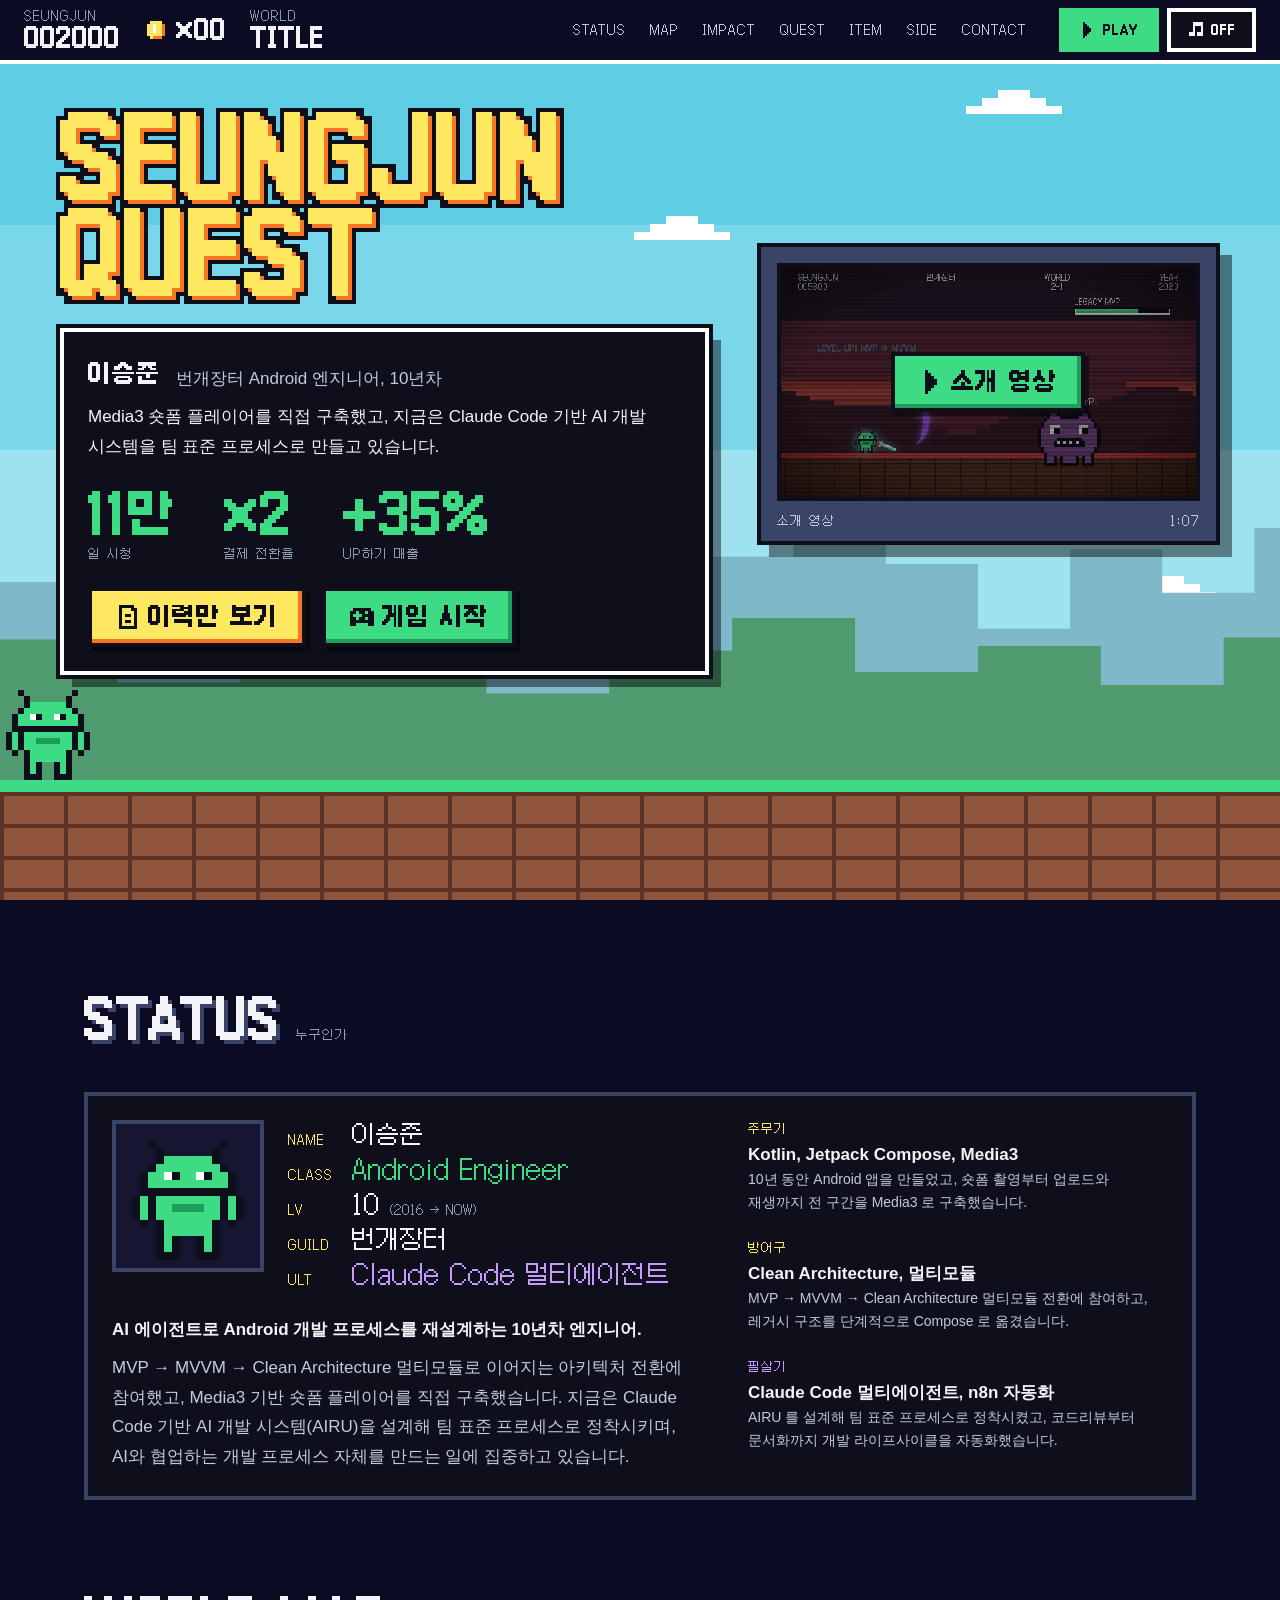
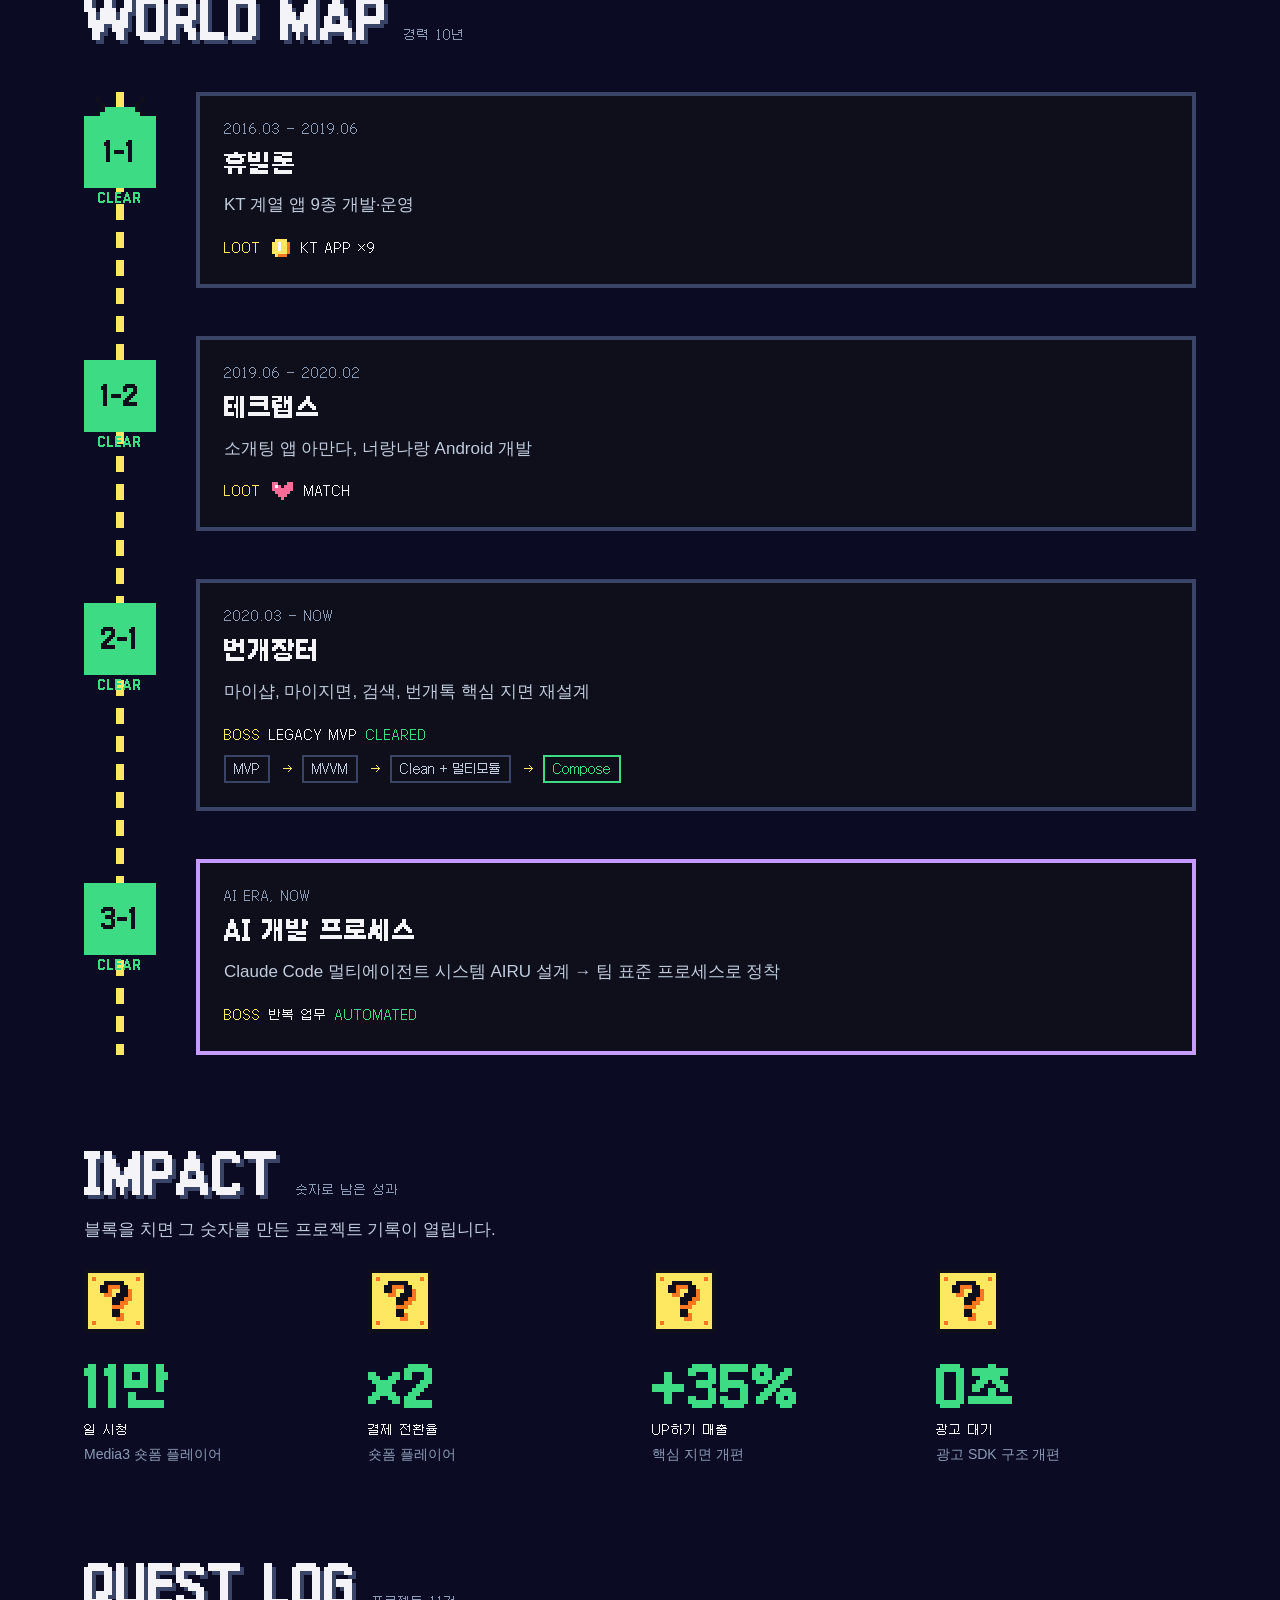
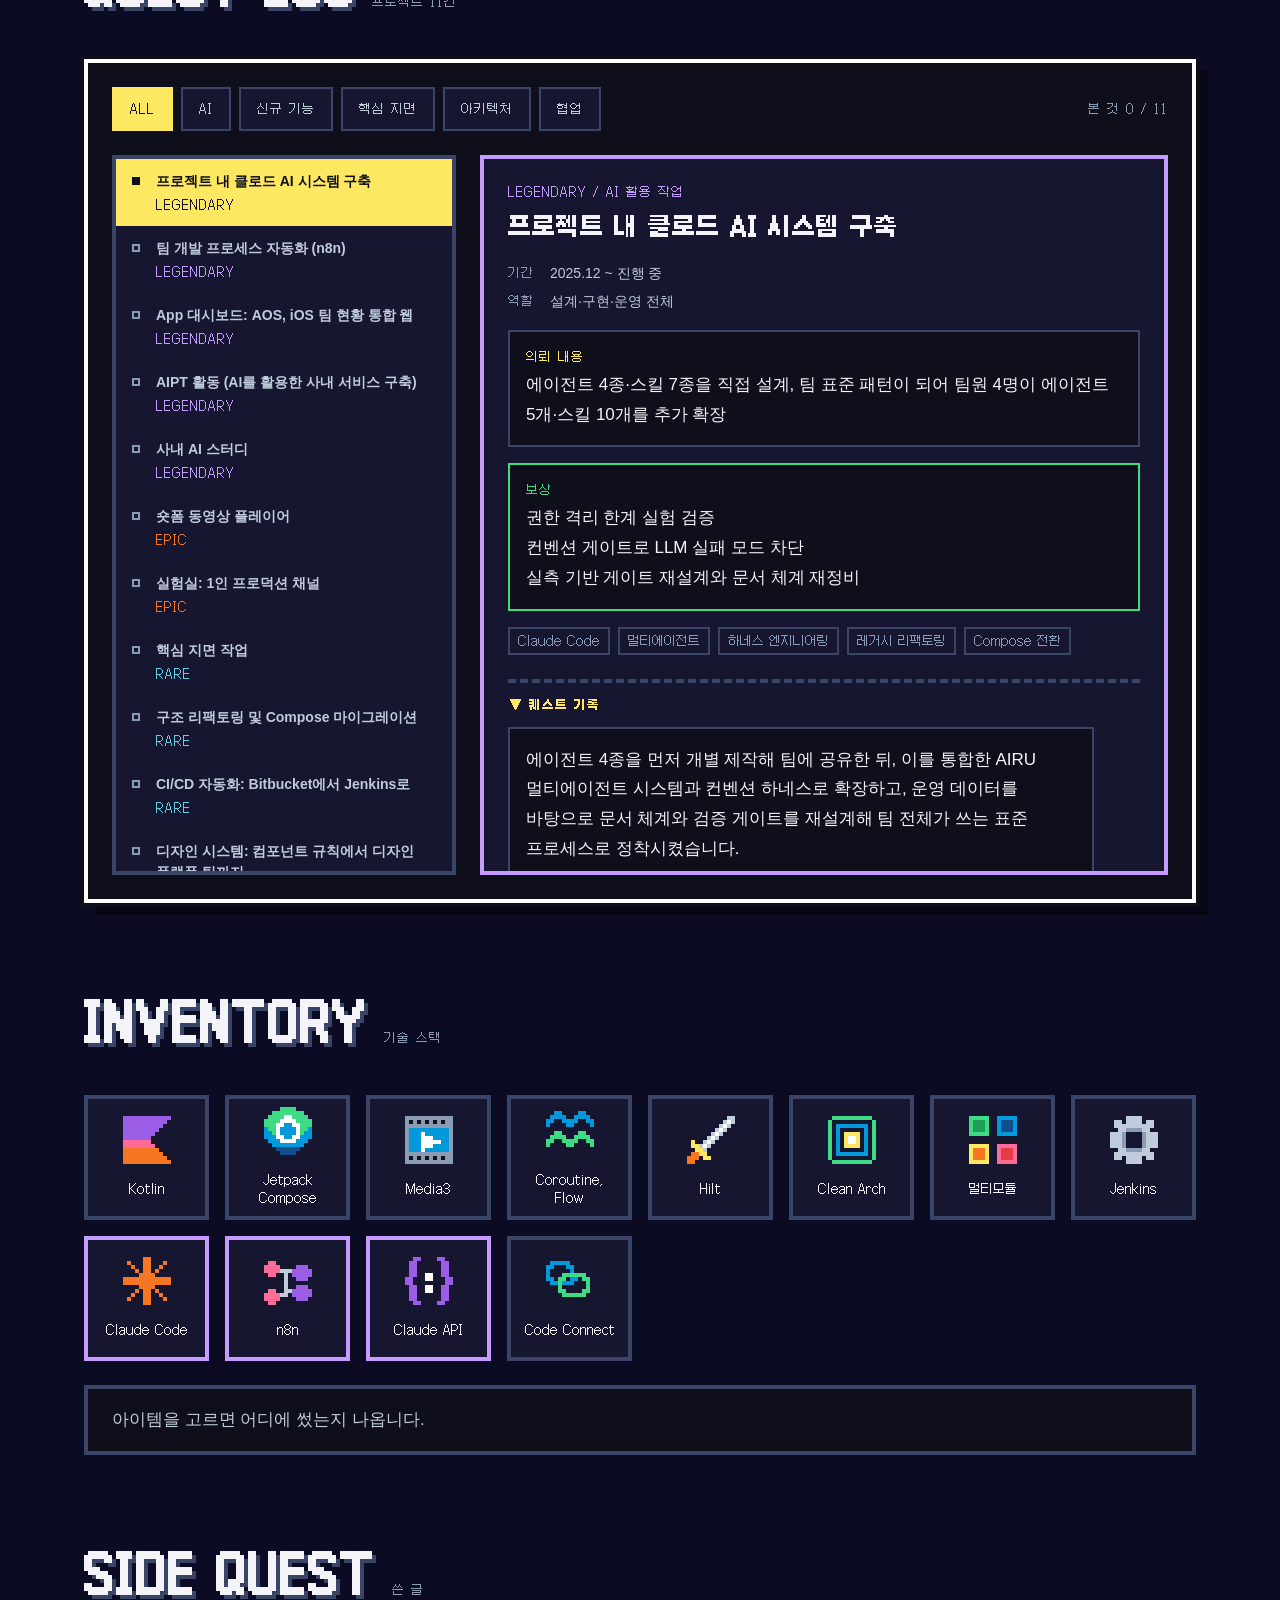
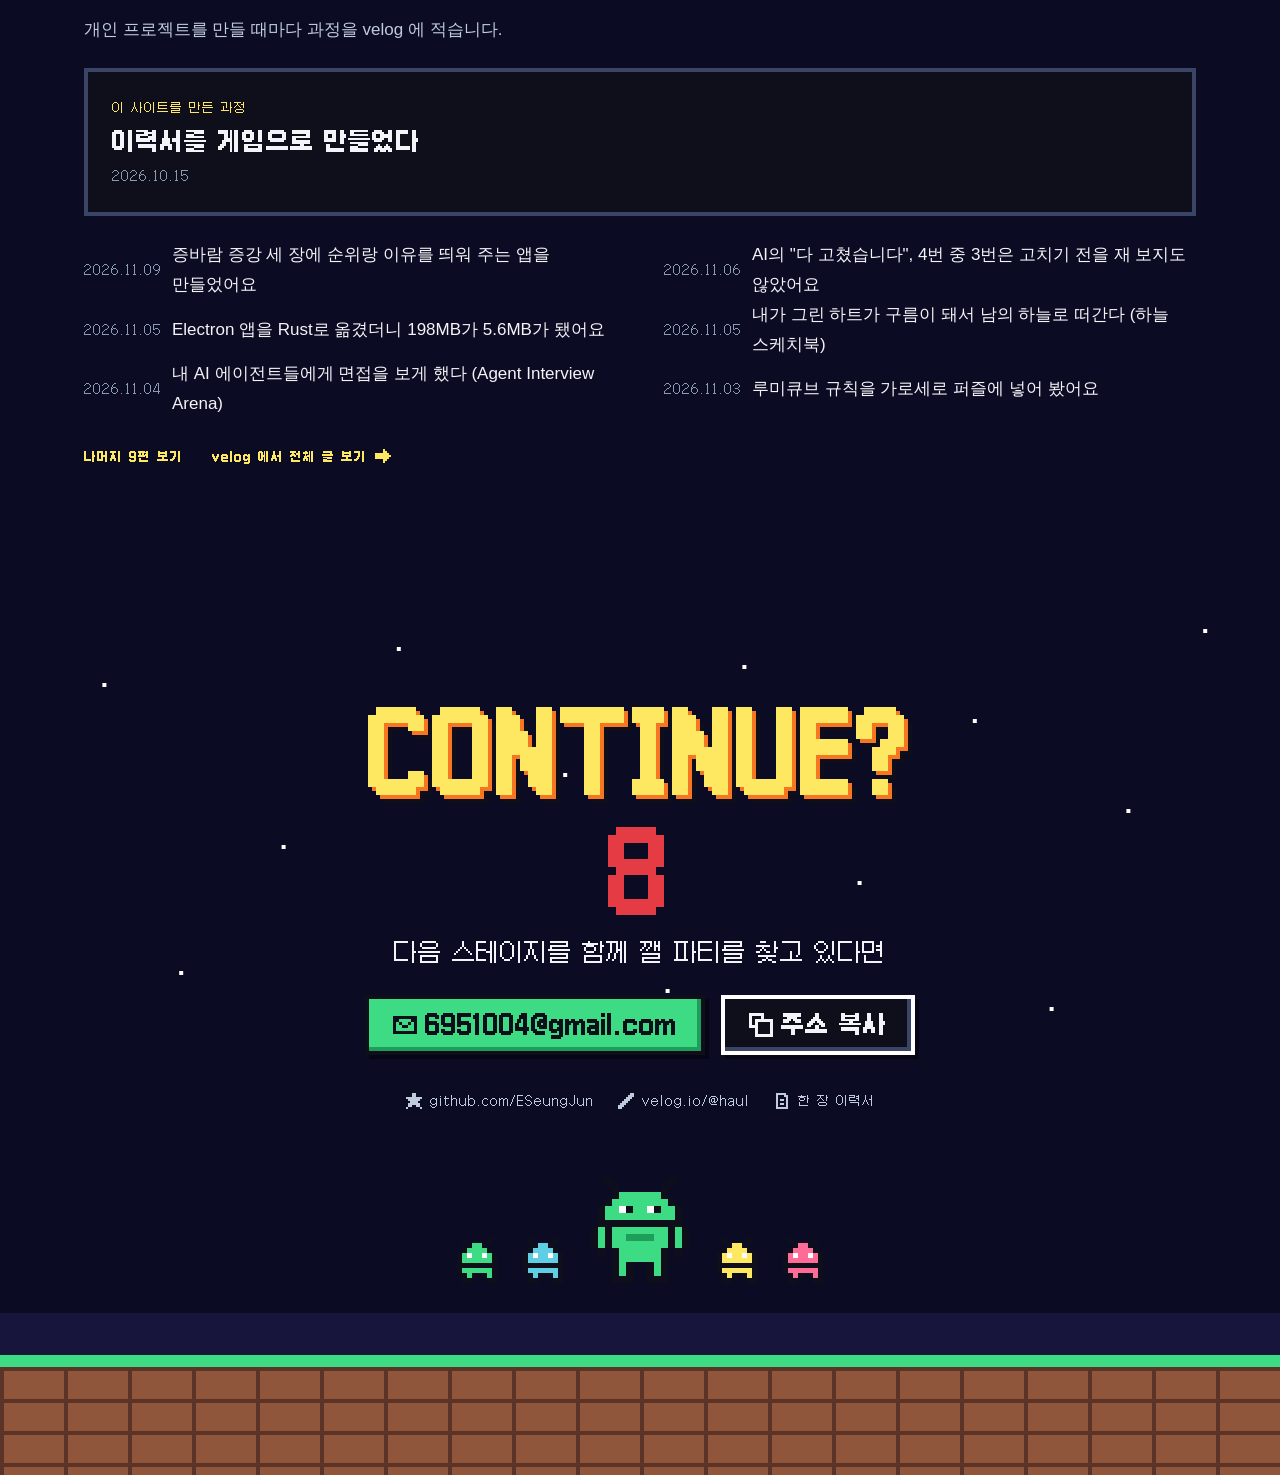
==== commit 89f6c2b4: "feat: 첫 화면·정보 구조·디자인 토큰 재구성 - 타이틀: 이름·직함·성과 3개·버튼 2개(이력만 보기 / 게임 시작)를 첫 화면에. 보라 하늘을 게임 1-1 의 낮 하늘로 -" ====
--- a/index.html
+++ b/index.html
@@ -3,19 +3,49 @@
   <head>
     <meta charset="utf-8" />
     <meta name="viewport" content="width=device-width, initial-scale=1" />
-    <title>SEUNGJUN QUEST — Android 개발자 이승준</title>
+    <title>이승준 | Android 엔지니어 포트폴리오 SEUNGJUN QUEST</title>
     <meta
       name="description"
-      content="AI 에이전트로 Android 개발 프로세스를 재설계하는 10년차 엔지니어 이승준의 포트폴리오"
+      content="AI 에이전트로 Android 개발 프로세스를 재설계하는 10년차 엔지니어 이승준의 포트폴리오. 숏폼 플레이어 일 시청 11만, 결제 전환율 2배, UP하기 매출 +35%."
     />
-    <meta property="og:title" content="SEUNGJUN QUEST — Android 개발자 이승준" />
-    <meta property="og:description" content="안드로이드 개발자 10년의 모험" />
+    <meta name="theme-color" content="#0b0b24" />
+    <link rel="canonical" href="https://seungjun-quest.pages.dev/" />
+    <meta property="og:type" content="profile" />
+    <meta property="og:site_name" content="SEUNGJUN QUEST" />
+    <meta property="og:locale" content="ko_KR" />
+    <meta property="og:title" content="이승준 | Android 엔지니어 포트폴리오 SEUNGJUN QUEST" />
+    <meta property="og:description" content="10년차 Android 엔지니어 이승준의 이력을 횡스크롤 게임으로 옮긴 포트폴리오. 프로젝트 11건과 성과 수치를 바로 볼 수 있습니다." />
     <meta property="og:url" content="https://seungjun-quest.pages.dev/" />
-    <meta property="og:image" content="https://seungjun-quest.pages.dev/assets/poster.jpg" />
+    <meta property="og:image" content="https://seungjun-quest.pages.dev/assets/og.jpg" />
+    <meta property="og:image:width" content="1200" />
+    <meta property="og:image:height" content="630" />
+    <meta name="twitter:card" content="summary_large_image" />
+    <link rel="icon" href="assets/favicon.svg" type="image/svg+xml" />
+    <link rel="icon" href="assets/favicon-32.png" sizes="32x32" type="image/png" />
+    <link rel="apple-touch-icon" href="assets/apple-touch-icon.png" />
+    <link rel="preload" href="assets/fonts/Galmuri11-Bold.subset.woff2" as="font" type="font/woff2" crossorigin />
+    <link rel="preload" href="assets/fonts/Galmuri11.subset.woff2" as="font" type="font/woff2" crossorigin />
     <link rel="stylesheet" href="styles.css" />
+    <script src="boot.js"></script>
+    <script type="application/ld+json">
+      {
+        "@context": "https://schema.org",
+        "@type": "Person",
+        "name": "이승준",
+        "alternateName": "Seungjun Lee",
+        "jobTitle": "Android Engineer",
+        "worksFor": { "@type": "Organization", "name": "번개장터" },
+        "url": "https://seungjun-quest.pages.dev/",
+        "email": "mailto:6951004@gmail.com",
+        "sameAs": ["https://github.com/ESeungJun", "https://velog.io/@haul"],
+        "knowsAbout": ["Android", "Kotlin", "Jetpack Compose", "Media3", "Clean Architecture", "Claude Code"]
+      }
+    </script>
   </head>
   <body>
-    <!-- 부팅 화면 -->
+    <a class="skip-link" href="#status">본문으로 건너뛰기</a>
+
+    <!-- 부팅 화면: CSS 애니메이션만으로 걷힌다 -->
     <div class="boot" id="boot" aria-hidden="true">
       <div class="boot-inner">
         <div class="boot-title">NOW LOADING</div>
@@ -24,15 +54,27 @@
     </div>
 
     <!-- 상단 HUD -->
-    <header class="hud">
-      <a class="hud-cell" href="#top">
-        <span class="hud-label">SEUNGJUN</span>
-        <span class="hud-value" id="score">000000</span>
-      </a>
-      <div class="hud-cell hud-coins"><span class="coin-icon" data-sprite="COIN" data-px="3"></span>× <span id="coins">00</span></div>
-      <div class="hud-cell">
-        <span class="hud-label">WORLD</span>
-        <span class="hud-value" id="world">TITLE</span>
+    <header class="hud" id="hud">
+      <div class="hud-row">
+        <a class="hud-cell hud-home" href="#top" aria-label="SEUNGJUN QUEST 처음으로">
+          <span class="hud-label">SEUNGJUN</span>
+          <span class="hud-value" id="score">000000</span>
+        </a>
+        <div class="hud-cell hud-coins" aria-hidden="true">
+          <span class="coin-icon" data-sprite="COIN" data-px="3"></span><span class="hud-value">×<span id="coins">00</span></span>
+        </div>
+        <div class="hud-cell hud-world" aria-hidden="true">
+          <span class="hud-label">WORLD</span>
+          <span class="hud-value" id="world">TITLE</span>
+        </div>
+        <div class="hud-actions">
+          <button class="hud-btn hud-play" type="button" data-open-game>
+            <span data-sprite="I_PLAY" data-px="2"></span>PLAY
+          </button>
+          <button class="hud-btn hud-sound" id="sound" type="button" aria-pressed="false" aria-label="소리">
+            <span data-sprite="I_NOTE" data-px="2"></span><span id="sound-label">OFF</span>
+          </button>
+        </div>
       </div>
       <nav class="hud-nav" aria-label="섹션">
         <a href="#status">STATUS</a>
@@ -40,26 +82,44 @@
         <a href="#impact">IMPACT</a>
         <a href="#quests">QUEST</a>
         <a href="#inventory">ITEM</a>
+        <a href="#side">SIDE</a>
         <a href="#contact">CONTACT</a>
       </nav>
-      <button class="hud-play" type="button" data-open-game>▶ PLAY</button>
-      <button class="hud-sound" id="sound" type="button" aria-pressed="false">♪ OFF</button>
     </header>
 
     <main>
-      <!-- 타이틀 -->
+      <!-- 타이틀: 이름·직함·성과 3개·버튼 2개가 첫 화면에 들어온다 -->
       <section class="title" id="top" data-world="TITLE">
-        <div class="sky">
-          <div class="stars" id="stars"><i class="star-layer a"></i><i class="star-layer b"></i></div>
+        <div class="sky" aria-hidden="true">
+          <i class="cloud a"></i><i class="cloud b"></i><i class="cloud c"></i>
           <div class="mountains far" data-parallax="0.15"></div>
           <div class="mountains near" data-parallax="0.3"></div>
         </div>
         <div class="title-inner">
-          <h1 class="logo">
-            <span>SEUNGJUN</span>
-            <span>QUEST</span>
-          </h1>
-          <p class="tagline">- 안드로이드 개발자 10년의 모험 -</p>
+          <div class="title-copy">
+            <h1 class="logo">
+              <span>SEUNGJUN</span>
+              <span>QUEST</span>
+            </h1>
+            <div class="window title-menu">
+              <p class="title-name">
+                <strong>이승준</strong>
+                <span>번개장터 Android 엔지니어, 10년차</span>
+              </p>
+              <p class="title-sub" data-measure="intro">
+                Media3 숏폼 플레이어를 직접 구축했고, 지금은 Claude Code 기반 AI 개발 시스템을 팀 표준 프로세스로 만들고 있습니다.
+              </p>
+              <dl class="title-stats">
+                <div><dt>일 시청</dt><dd>11만</dd></div>
+                <div><dt>결제 전환율</dt><dd>×2</dd></div>
+                <div><dt>UP하기 매출</dt><dd>+35%</dd></div>
+              </dl>
+              <div class="title-actions">
+                <a class="pixel-btn alt" href="resume.html"><span data-sprite="I_DOC" data-px="3"></span>이력만 보기</a>
+                <button class="pixel-btn" type="button" data-open-game><span data-sprite="I_PAD" data-px="3"></span>게임 시작</button>
+              </div>
+            </div>
+          </div>
 
           <div class="tv">
             <div class="tv-screen">
@@ -67,199 +127,396 @@
                 id="intro-video"
                 src="assets/pixel-quest.mp4"
                 poster="assets/poster.jpg"
-                preload="metadata"
+                preload="none"
                 playsinline
+                controls
+                aria-label="SEUNGJUN QUEST 소개 영상"
               ></video>
-              <button class="tv-play" id="play" type="button"><span>▶ PLAY</span></button>
-            </div>
-            <div class="tv-label">SEUNGJUN QUEST · 소개 영상 · 1:07</div>
+              <button class="tv-play" id="play" type="button" hidden>
+                <span><i data-sprite="I_PLAY" data-px="3"></i>소개 영상</span>
+              </button>
+            </div>
+            <div class="tv-label"><span>소개 영상</span><span>1:07</span></div>
           </div>
-
-          <button class="pixel-btn play-btn" type="button" data-open-game>🎮 직접 플레이하기</button>
-
-          <a class="scroll-hint" href="#status">▼ 모험 기록 보기</a>
-        </div>
-        <div class="ground"></div>
-        <div class="hero-sprite title-hero" data-sprite="HERO_A" data-px="6"></div>
-      </section>
-
-      <!-- 상태창 -->
-      <section class="section" id="status" data-world="1-0">
-        <h2 class="section-title"><span class="section-index">STAGE 01</span>STATUS</h2>
-        <div class="status-grid">
-          <div class="window status-window reveal">
-            <div class="window-head">▶ CHARACTER</div>
+        </div>
+        <div class="ground" aria-hidden="true"></div>
+        <div class="hero-sprite title-hero" data-sprite="HERO_A" data-px="6" aria-hidden="true"></div>
+      </section>
+
+      <!-- 상태창: 캐릭터 시트 한 장 -->
+      <section class="section" id="status" data-world="STATUS">
+        <h2 class="section-title">STATUS <small>누구인가</small></h2>
+        <div class="sheet">
+          <div class="sheet-who">
             <div class="char">
-              <div class="char-portrait" data-sprite="HERO_A" data-px="8"></div>
+              <div class="char-portrait" data-sprite="HERO_A" data-px="8" aria-hidden="true"></div>
               <dl class="stat-list">
                 <div><dt>NAME</dt><dd>이승준</dd></div>
-                <div><dt>CLASS</dt><dd class="c-green">Android Engineer</dd></div>
+                <div><dt>CLASS</dt><dd class="c-done">Android Engineer</dd></div>
                 <div><dt>LV</dt><dd>10 <small>(2016 → NOW)</small></dd></div>
                 <div><dt>GUILD</dt><dd>번개장터</dd></div>
-                <div><dt>ULT</dt><dd class="c-purple">Claude Code 멀티에이전트</dd></div>
+                <div><dt>ULT</dt><dd class="c-ai">Claude Code 멀티에이전트</dd></div>
               </dl>
             </div>
             <p class="char-bio">
-              <b class="c-yellow">AI 에이전트로 Android 개발 프로세스를 재설계하는 10년차 엔지니어.</b><br />
+              <b>AI 에이전트로 Android 개발 프로세스를 재설계하는 10년차 엔지니어.</b>
               MVP → MVVM → Clean Architecture 멀티모듈로 이어지는 아키텍처 전환에 참여했고, Media3 기반 숏폼
               플레이어를 직접 구축했습니다. 지금은 Claude Code 기반 AI 개발 시스템(AIRU)을 설계해 팀 표준
-              프로세스로 정착시키며, <b>AI와 협업하는 개발 프로세스 자체를 만드는 일</b>에 집중하고 있습니다.
+              프로세스로 정착시키며, AI와 협업하는 개발 프로세스 자체를 만드는 일에 집중하고 있습니다.
             </p>
           </div>
-
-          <div class="window reveal">
-            <div class="window-head">▶ STATS</div>
-            <ul class="bars">
-              <li><span>KOTLIN</span><div class="bar"><i data-v="95%"></i></div></li>
-              <li><span>COMPOSE</span><div class="bar"><i data-v="90%"></i></div></li>
-              <li><span>ARCHITECTURE</span><div class="bar"><i data-v="90%"></i></div></li>
-              <li><span>MEDIA3</span><div class="bar"><i data-v="85%"></i></div></li>
-              <li><span>AI AGENTS</span><div class="bar ai"><i data-v="96%"></i></div></li>
-              <li><span>AUTOMATION</span><div class="bar ai"><i data-v="88%"></i></div></li>
-            </ul>
-            <p class="note">* 게이지는 포트폴리오 내 비중을 나타낸 연출입니다.</p>
-          </div>
+          <dl class="loadout">
+            <div>
+              <dt>주무기</dt>
+              <dd>
+                <strong>Kotlin, Jetpack Compose, Media3</strong>
+                10년 동안 Android 앱을 만들었고, 숏폼 촬영부터 업로드와 재생까지 전 구간을 Media3 로 구축했습니다.
+              </dd>
+            </div>
+            <div>
+              <dt>방어구</dt>
+              <dd>
+                <strong>Clean Architecture, 멀티모듈</strong>
+                MVP → MVVM → Clean Architecture 멀티모듈 전환에 참여하고, 레거시 구조를 단계적으로 Compose 로 옮겼습니다.
+              </dd>
+            </div>
+            <div class="is-ai">
+              <dt>필살기</dt>
+              <dd>
+                <strong>Claude Code 멀티에이전트, n8n 자동화</strong>
+                AIRU 를 설계해 팀 표준 프로세스로 정착시켰고, 코드리뷰부터 문서화까지 개발 라이프사이클을 자동화했습니다.
+              </dd>
+            </div>
+          </dl>
         </div>
       </section>
 
       <!-- 월드맵: 경력 -->
-      <section class="section" id="map" data-world="1-1">
-        <h2 class="section-title"><span class="section-index">STAGE 02</span>WORLD MAP</h2>
+      <section class="section" id="map" data-world="MAP">
+        <h2 class="section-title">WORLD MAP <small>경력 10년</small></h2>
         <div class="map" id="map-track">
-          <div class="map-path"></div>
-          <div class="map-hero" id="map-hero"><span class="f-a" data-sprite="HERO_A" data-px="5"></span><span class="f-b" data-sprite="HERO_B" data-px="5"></span></div>
+          <div class="map-path" aria-hidden="true"></div>
+          <div class="map-hero" id="map-hero" aria-hidden="true"><span class="f-a" data-sprite="HERO_A" data-px="5"></span><span class="f-b" data-sprite="HERO_B" data-px="5"></span></div>
 
           <article class="node" data-world="1-1">
-            <div class="node-flag">1-1</div>
-            <div class="window node-card">
+            <div class="node-flag" aria-hidden="true">1-1</div>
+            <div class="node-card">
               <div class="node-period">2016.03 – 2019.06</div>
               <h3>휴빌론</h3>
               <p>KT 계열 앱 9종 개발·운영</p>
-              <div class="loot">LOOT · <span data-sprite="COIN" data-px="3"></span> KT APP ×9</div>
+              <div class="loot"><b>LOOT</b><span data-sprite="COIN" data-px="3"></span>KT APP ×9</div>
             </div>
           </article>
 
           <article class="node" data-world="1-2">
-            <div class="node-flag">1-2</div>
-            <div class="window node-card">
+            <div class="node-flag" aria-hidden="true">1-2</div>
+            <div class="node-card">
               <div class="node-period">2019.06 – 2020.02</div>
               <h3>테크랩스</h3>
-              <p>소개팅 앱 아만다 · 너랑나랑 Android 개발</p>
-              <div class="loot">LOOT · <span data-sprite="HEART" data-px="3"></span> MATCH</div>
+              <p>소개팅 앱 아만다, 너랑나랑 Android 개발</p>
+              <div class="loot"><b>LOOT</b><span data-sprite="HEART" data-px="3"></span>MATCH</div>
             </div>
           </article>
 
           <article class="node" data-world="2-1">
-            <div class="node-flag">2-1</div>
-            <div class="window node-card">
+            <div class="node-flag" aria-hidden="true">2-1</div>
+            <div class="node-card">
               <div class="node-period">2020.03 – NOW</div>
               <h3>번개장터</h3>
-              <p>마이샵 · 마이지면 · 검색 · 번개톡 핵심 지면 재설계</p>
-              <div class="boss-line">BOSS · LEGACY MVP <b>CLEARED</b></div>
-              <div class="evolve">
-                <span>MVP</span><i>→</i><span>MVVM</span><i>→</i><span>Clean + 멀티모듈</span><i>→</i><span class="c-green">Compose</span>
-              </div>
+              <p>마이샵, 마이지면, 검색, 번개톡 핵심 지면 재설계</p>
+              <div class="loot"><b>BOSS</b>LEGACY MVP <em>CLEARED</em></div>
+              <ol class="evolve" aria-label="아키텍처 전환 순서">
+                <li>MVP</li>
+                <li>MVVM</li>
+                <li>Clean + 멀티모듈</li>
+                <li class="is-now">Compose</li>
+              </ol>
             </div>
           </article>
 
-          <article class="node" data-world="3-1">
-            <div class="node-flag ai">3-1</div>
-            <div class="window node-card ai">
-              <div class="node-period">AI ERA · NOW</div>
+          <article class="node is-ai" data-world="3-1">
+            <div class="node-flag" aria-hidden="true">3-1</div>
+            <div class="node-card">
+              <div class="node-period">AI ERA, NOW</div>
               <h3>AI 개발 프로세스</h3>
               <p>Claude Code 멀티에이전트 시스템 AIRU 설계 → 팀 표준 프로세스로 정착</p>
-              <div class="boss-line">BOSS · 반복 업무 <b>AUTOMATED</b></div>
+              <div class="loot"><b>BOSS</b>반복 업무 <em>AUTOMATED</em></div>
             </div>
           </article>
         </div>
       </section>
 
-      <!-- 성과: ? 블록 -->
-      <section class="section" id="impact" data-world="2-2">
-        <h2 class="section-title"><span class="section-index">STAGE 03</span>IMPACT</h2>
-        <p class="section-sub">? 블록을 눌러 보세요</p>
-        <div class="blocks">
-          <button class="qblock" type="button" data-label="일 시청" data-value="11만" data-note="Media3 숏폼 플레이어">
-            <span class="qblock-face" data-sprite="BLOCK" data-px="7"></span>
-          </button>
-          <button class="qblock" type="button" data-label="결제 전환율" data-value="×2" data-note="숏폼 플레이어">
-            <span class="qblock-face" data-sprite="BLOCK" data-px="7"></span>
-          </button>
-          <button class="qblock" type="button" data-label="UP하기 매출" data-value="+35%" data-note="핵심 지면 개편">
-            <span class="qblock-face" data-sprite="BLOCK" data-px="7"></span>
-          </button>
-          <button class="qblock" type="button" data-label="광고 대기" data-value="0초" data-note="광고 SDK 구조 개편">
-            <span class="qblock-face" data-sprite="BLOCK" data-px="7"></span>
-          </button>
-        </div>
-      </section>
-
-      <!-- 퀘스트 로그: 프로젝트 -->
-      <section class="section" id="quests" data-world="3-1">
-        <h2 class="section-title"><span class="section-index">STAGE 04</span>QUEST LOG</h2>
+      <!-- 성과: 숫자는 처음부터 보이고, 블록은 그 숫자를 만든 프로젝트로 간다 -->
+      <section class="section" id="impact" data-world="IMPACT">
+        <h2 class="section-title">IMPACT <small>숫자로 남은 성과</small></h2>
+        <p class="section-sub">블록을 치면 그 숫자를 만든 프로젝트 기록이 열립니다.</p>
+        <ul class="scores">
+          <li>
+            <a class="qblock" href="#quest/6" aria-label="일 시청 11만, 숏폼 동영상 플레이어 기록 열기">
+              <span class="qblock-face" data-sprite="BLOCK" data-px="4"></span>
+            </a>
+            <strong class="score-value">11만</strong>
+            <span class="score-label">일 시청</span>
+            <span class="score-note">Media3 숏폼 플레이어</span>
+          </li>
+          <li>
+            <a class="qblock" href="#quest/6" aria-label="결제 전환율 2배, 숏폼 동영상 플레이어 기록 열기">
+              <span class="qblock-face" data-sprite="BLOCK" data-px="4"></span>
+            </a>
+            <strong class="score-value">×2</strong>
+            <span class="score-label">결제 전환율</span>
+            <span class="score-note">숏폼 플레이어</span>
+          </li>
+          <li>
+            <a class="qblock" href="#quest/7" aria-label="UP하기 매출 +35%, 핵심 지면 작업 기록 열기">
+              <span class="qblock-face" data-sprite="BLOCK" data-px="4"></span>
+            </a>
+            <strong class="score-value">+35%</strong>
+            <span class="score-label">UP하기 매출</span>
+            <span class="score-note">핵심 지면 개편</span>
+          </li>
+          <li>
+            <a class="qblock" href="#quest/7" aria-label="광고 대기 0초, 핵심 지면 작업 기록 열기">
+              <span class="qblock-face" data-sprite="BLOCK" data-px="4"></span>
+            </a>
+            <strong class="score-value">0초</strong>
+            <span class="score-label">광고 대기</span>
+            <span class="score-note">광고 SDK 구조 개편</span>
+          </li>
+        </ul>
+      </section>
+
+      <!-- 퀘스트 로그: 프로젝트. 목록은 HTML 이 원본이고 main.js 가 이 위에 저널 동작을 얹는다 -->
+      <section class="section" id="quests" data-world="QUEST">
+        <h2 class="section-title">QUEST LOG <small>프로젝트 11건</small></h2>
         <div class="window journal">
           <div class="journal-top">
-            <div class="window-head">▶ QUEST JOURNAL</div>
-            <div class="journal-count" id="journal-count"></div>
-          </div>
-          <div class="tabs" role="tablist" id="tabs" aria-label="퀘스트 분류">
-            <button type="button" class="tab is-active" role="tab" aria-selected="true" aria-controls="quest-list" data-filter="all">ALL</button>
-            <button type="button" class="tab" role="tab" aria-selected="false" aria-controls="quest-list" data-filter="AI 활용 작업">AI</button>
-            <button type="button" class="tab" role="tab" aria-selected="false" aria-controls="quest-list" data-filter="신규 기능 개발">신규 기능</button>
-            <button type="button" class="tab" role="tab" aria-selected="false" aria-controls="quest-list" data-filter="핵심 지면 작업">핵심 지면</button>
-            <button type="button" class="tab" role="tab" aria-selected="false" aria-controls="quest-list" data-filter="아키텍처">아키텍처</button>
-            <button type="button" class="tab" role="tab" aria-selected="false" aria-controls="quest-list" data-filter="협업·프로세스">협업</button>
+            <div class="tabs" id="tabs" role="group" aria-label="프로젝트 분류">
+              <button type="button" class="tab" aria-pressed="true" data-filter="all">ALL</button>
+              <button type="button" class="tab" aria-pressed="false" data-filter="AI 활용 작업">AI</button>
+              <button type="button" class="tab" aria-pressed="false" data-filter="신규 기능 개발">신규 기능</button>
+              <button type="button" class="tab" aria-pressed="false" data-filter="핵심 지면 작업">핵심 지면</button>
+              <button type="button" class="tab" aria-pressed="false" data-filter="아키텍처">아키텍처</button>
+              <button type="button" class="tab" aria-pressed="false" data-filter="협업·프로세스">협업</button>
+            </div>
+            <div class="journal-count" id="journal-count" aria-live="polite"></div>
           </div>
           <div class="journal-body">
-            <ol class="quest-list" id="quest-list" aria-label="퀘스트 목록"></ol>
-            <article class="quest-detail" id="quest-detail" tabindex="-1" aria-label="퀘스트 상세"></article>
+            <ol class="quest-list" id="quest-list" aria-label="프로젝트 목록">
+              <li id="quest/1" data-n="1" data-cat="AI 활용 작업" data-party="">
+                <h3>프로젝트 내 클로드 AI 시스템 구축</h3>
+                <p class="q-line">에이전트 4종·스킬 7종을 직접 설계, 팀 표준 패턴이 되어 팀원 4명이 에이전트 5개·스킬 10개를 추가 확장</p>
+                <ul class="q-result"><li>권한 격리 한계 실험 검증</li><li>컨벤션 게이트로 LLM 실패 모드 차단</li><li>실측 기반 게이트 재설계와 문서 체계 재정비</li></ul>
+                <ul class="q-keys"><li>Claude Code</li><li>멀티에이전트</li><li>하네스 엔지니어링</li><li>레거시 리팩토링</li><li>Compose 전환</li></ul>
+              </li>
+              <li id="quest/2" data-n="2" data-cat="AI 활용 작업" data-party="">
+                <h3>팀 개발 프로세스 자동화 (n8n)</h3>
+                <p class="q-line">코드리뷰부터 문서화까지 개발 라이프사이클 전 구간 자동화 8종</p>
+                <ul class="q-result"><li>PR 리뷰, 알림, 문서 검색, 회의록, 크래시 분석, 기술 동향, 배포 알림, 구조 문서화 8개 흐름을 Slack 한 곳으로 통합</li></ul>
+                <ul class="q-keys"><li>n8n</li><li>Claude</li><li>Gemini</li><li>RAG</li><li>DevEx</li></ul>
+              </li>
+              <li id="quest/11" data-n="11" data-cat="AI 활용 작업" data-party="">
+                <h3>App 대시보드: AOS, iOS 팀 현황 통합 웹</h3>
+                <p class="q-line">구조, 기능, 딥링크, 지라, PR, 크래시, 성능, 리뷰를 한 곳에 모은 사내 앱 대시보드</p>
+                <ul class="q-result"><li>흩어진 앱 현황 10여 종을 보드 3개로 통합, Claude Code 에이전트 지휘로 기획부터 운영 배포까지 1인 완주</li></ul>
+                <ul class="q-keys"><li>Claude Code</li><li>Next.js</li><li>Supabase</li><li>BigQuery</li><li>Figma</li><li>LLM</li></ul>
+              </li>
+              <li id="quest/5" data-n="5" data-cat="AI 활용 작업" data-party="">
+                <h3>AIPT 활동 (AI를 활용한 사내 서비스 구축)</h3>
+                <p class="q-line">AI 에이전트 협업으로 프로덕션 서비스 2종 구축, VOC 리포트는 설계부터 운영까지 단독 담당</p>
+                <ul class="q-result"><li>K8s 배포·장애 진단</li><li>LLM 분류 17분→9분 최적화</li></ul>
+                <ul class="q-keys"><li>Claude API</li><li>Kubernetes</li><li>LLM 운영</li></ul>
+              </li>
+              <li id="quest/3" data-n="3" data-cat="AI 활용 작업" data-party="">
+                <h3>사내 AI 스터디</h3>
+                <p class="q-line">직군 무관 14명 대상 3주 Claude Code 커리큘럼 설계·리드</p>
+                <ul class="q-result"><li>참여자 전원 프로젝트 완성</li><li>결과 사이트 전사 공개</li></ul>
+                <ul class="q-keys"><li>조직 문화</li><li>교육 설계</li><li>Claude Code</li></ul>
+              </li>
+              <li id="quest/6" data-n="6" data-cat="신규 기능 개발" data-party="">
+                <h3>숏폼 동영상 플레이어</h3>
+                <p class="q-line">Media3 기반 촬영→업로드→재생 전 구간 미디어 인프라</p>
+                <ul class="q-result"><li>일 시청 11만</li><li>결제 전환율 2배</li></ul>
+                <ul class="q-keys"><li>Media3</li><li>ExoPlayer</li><li>성능 최적화</li></ul>
+              </li>
+              <li id="quest/4" data-n="4" data-cat="신규 기능 개발" data-party="">
+                <h3>실험실: 1인 프로덕션 채널</h3>
+                <p class="q-line">기획·디자인·개발을 혼자 운영하는 사내 실험 채널</p>
+                <ul class="q-result"><li>AI 이미지 검색 실험실 MVP → 정규 epic 전환</li><li>간편검색·알림확인 등 4개 기능 순차 출시</li></ul>
+                <ul class="q-keys"><li>MVP 검증</li><li>제품 오너십</li><li>솔로 운영</li></ul>
+              </li>
+              <li id="quest/7" data-n="7" data-cat="핵심 지면 작업" data-party="">
+                <h3>핵심 지면 작업</h3>
+                <p class="q-line">핵심 지면 재설계. UI/UX부터 수익 모델 구조까지</p>
+                <ul class="q-result"><li>핵심 화면·수익 모델 10건 구조 개편</li><li>UP하기 매출 +35%</li><li>광고 대기 0초화</li></ul>
+                <ul class="q-keys"><li>구조 개편</li><li>UX 리뉴얼</li><li>UP하기</li><li>광고 SDK</li></ul>
+              </li>
+              <li id="quest/8" data-n="8" data-cat="아키텍처" data-party="">
+                <h3>구조 리팩토링 및 Compose 마이그레이션</h3>
+                <p class="q-line">MVP 에서 MVVM까지 구조 리팩토링 및 Compose 마이그레이션</p>
+                <ul class="q-result"><li>MVP→MVVM→Clean+멀티모듈→Compose 점진 전환</li></ul>
+                <ul class="q-keys"><li>Clean Architecture</li><li>멀티모듈</li><li>레거시 재설계</li></ul>
+              </li>
+              <li id="quest/9" data-n="9" data-cat="아키텍처" data-party="">
+                <h3>CI/CD 자동화: Bitbucket에서 Jenkins로</h3>
+                <p class="q-line">빌드·배포 파이프라인을 로컬 Jenkins로 이관해 자동화</p>
+                <ul class="q-result"><li>Bitbucket CI/CD → Jenkins 마이그레이션, Slack 배포 연동</li></ul>
+                <ul class="q-keys"><li>Jenkins</li><li>CI/CD</li><li>자동 배포</li></ul>
+              </li>
+              <li id="quest/10" data-n="10" data-cat="협업·프로세스" data-party="">
+                <h3>디자인 시스템: 컴포넌트 규칙에서 디자인 플랫폼 팀까지</h3>
+                <p class="q-line">PD-개발 컴포넌트 규칙 정의에서 출발해 웹·AOS·iOS·디자이너가 함께하는 디자인 플랫폼 팀으로 확장</p>
+                <ul class="q-result"><li>3계층 토큰 아키텍처 구축 중</li><li>Figma Code Connect 33개</li><li>Lint 룰 8종으로 컨벤션 강제</li></ul>
+                <ul class="q-keys"><li>디자인 시스템</li><li>크로스펑셔널 협업</li><li>컴포넌트</li></ul>
+              </li>
+            </ol>
+            <article class="quest-detail" id="quest-detail" tabindex="-1" aria-label="프로젝트 상세" hidden></article>
             <p class="sr-only" id="quest-status" aria-live="polite"></p>
           </div>
         </div>
       </section>
 
       <!-- 인벤토리: 기술 스택 -->
-      <section class="section" id="inventory" data-world="3-1">
-        <h2 class="section-title"><span class="section-index">STAGE 05</span>INVENTORY</h2>
-        <div class="window inventory reveal">
-          <div class="window-head">▶ EQUIPMENT</div>
-          <ul class="slots" id="slots"></ul>
-          <div class="slot-desc" id="slot-desc">아이템 위에 마우스를 올려 보세요.</div>
-        </div>
+      <section class="section" id="inventory" data-world="ITEM">
+        <h2 class="section-title">INVENTORY <small>기술 스택</small></h2>
+        <div class="inventory">
+          <ul class="slots" id="slots">
+            <li>
+              <button class="slot" type="button"><span class="slot-icon" data-sprite="IT_KOTLIN" data-px="4"></span><span class="slot-name">Kotlin</span></button>
+              <p class="slot-text">주력 언어. 10년 동안 Android 앱을 만들어 온 기본 무기.</p>
+            </li>
+            <li>
+              <button class="slot" type="button"><span class="slot-icon" data-sprite="IT_COMPOSE" data-px="4"></span><span class="slot-name">Jetpack Compose</span></button>
+              <p class="slot-text">레거시 구조를 단계적으로 Compose 로 전환.</p>
+            </li>
+            <li>
+              <button class="slot" type="button"><span class="slot-icon" data-sprite="IT_MEDIA3" data-px="4"></span><span class="slot-name">Media3</span></button>
+              <p class="slot-text">Media3 / ExoPlayer 로 숏폼 촬영→업로드→재생 전 구간을 구축.</p>
+            </li>
+            <li>
+              <button class="slot" type="button"><span class="slot-icon" data-sprite="IT_FLOW" data-px="4"></span><span class="slot-name">Coroutine, Flow</span></button>
+              <p class="slot-text">비동기 처리와 데이터 스트림.</p>
+            </li>
+            <li>
+              <button class="slot" type="button"><span class="slot-icon" data-sprite="IT_HILT" data-px="4"></span><span class="slot-name">Hilt</span></button>
+              <p class="slot-text">의존성 주입.</p>
+            </li>
+            <li>
+              <button class="slot" type="button"><span class="slot-icon" data-sprite="IT_CLEAN" data-px="4"></span><span class="slot-name">Clean Arch</span></button>
+              <p class="slot-text">MVP → MVVM → Clean Architecture + 멀티모듈 전환에 참여.</p>
+            </li>
+            <li>
+              <button class="slot" type="button"><span class="slot-icon" data-sprite="IT_MODULE" data-px="4"></span><span class="slot-name">멀티모듈</span></button>
+              <p class="slot-text">레이어, 기능 단위 멀티모듈 구조.</p>
+            </li>
+            <li>
+              <button class="slot" type="button"><span class="slot-icon" data-sprite="IT_JENKINS" data-px="4"></span><span class="slot-name">Jenkins</span></button>
+              <p class="slot-text">Bitbucket CI/CD 를 Jenkins 로 이관하고 Slack 배포 연동.</p>
+            </li>
+            <li class="is-ai">
+              <button class="slot" type="button"><span class="slot-icon" data-sprite="IT_CLAUDE" data-px="4"></span><span class="slot-name">Claude Code</span></button>
+              <p class="slot-text">멀티에이전트 파이프라인과 컨벤션 하네스(AIRU)를 설계해 팀 표준으로 정착.</p>
+            </li>
+            <li class="is-ai">
+              <button class="slot" type="button"><span class="slot-icon" data-sprite="IT_N8N" data-px="4"></span><span class="slot-name">n8n</span></button>
+              <p class="slot-text">코드리뷰부터 문서화까지 개발 라이프사이클 자동화 8종.</p>
+            </li>
+            <li class="is-ai">
+              <button class="slot" type="button"><span class="slot-icon" data-sprite="IT_API" data-px="4"></span><span class="slot-name">Claude API</span></button>
+              <p class="slot-text">사내 서비스 2종 구축, LLM 분류 17분 → 9분 최적화.</p>
+            </li>
+            <li>
+              <button class="slot" type="button"><span class="slot-icon" data-sprite="IT_LINK" data-px="4"></span><span class="slot-name">Code Connect</span></button>
+              <p class="slot-text">디자인 시스템 컴포넌트 33개를 Figma Code Connect 로 연결.</p>
+            </li>
+          </ul>
+          <p class="slot-desc" id="slot-desc" aria-live="polite">아이템을 고르면 어디에 썼는지 나옵니다.</p>
+        </div>
+      </section>
+
+      <!-- 사이드 퀘스트: 쓴 글 -->
+      <section class="section" id="side" data-world="SIDE">
+        <h2 class="section-title">SIDE QUEST <small>쓴 글</small></h2>
+        <p class="section-sub">개인 프로젝트를 만들 때마다 과정을 velog 에 적습니다.</p>
+        <a class="post-feature" href="https://velog.io/@haul/resume-to-pixel-game-with-claude-code" target="_blank" rel="noopener noreferrer">
+          <span class="post-kicker">이 사이트를 만든 과정</span>
+          <strong>이력서를 게임으로 만들었다</strong>
+          <time datetime="2026-10-15">2026.10.15</time>
+        </a>
+        <ol class="posts" id="posts">
+          <li><a href="https://velog.io/@haul/jeungbaram-augment-rank-overlay" target="_blank" rel="noopener noreferrer">증바람 증강 세 장에 순위랑 이유를 띄워 주는 앱을 만들었어요</a><time datetime="2026-11-09">2026.11.09</time></li>
+          <li><a href="https://velog.io/@haul/fix-proposal-agent-bug-report-skill" target="_blank" rel="noopener noreferrer">AI의 &quot;다 고쳤습니다&quot;, 4번 중 3번은 고치기 전을 재 보지도 않았어요</a><time datetime="2026-11-06">2026.11.06</time></li>
+          <li><a href="https://velog.io/@haul/electron-to-tauri-198mb-to-5mb" target="_blank" rel="noopener noreferrer">Electron 앱을 Rust로 옮겼더니 198MB가 5.6MB가 됐어요</a><time datetime="2026-11-05">2026.11.05</time></li>
+          <li><a href="https://velog.io/@haul/sky-doodle-drawing-becomes-cloud" target="_blank" rel="noopener noreferrer">내가 그린 하트가 구름이 돼서 남의 하늘로 떠간다 (하늘 스케치북)</a><time datetime="2026-11-05">2026.11.05</time></li>
+          <li><a href="https://velog.io/@haul/agent-interview-arena-20-agents-0-hired" target="_blank" rel="noopener noreferrer">내 AI 에이전트들에게 면접을 보게 했다 (Agent Interview Arena)</a><time datetime="2026-11-04">2026.11.04</time></li>
+          <li><a href="https://velog.io/@haul/rummikub-crossword-number-puzzle" target="_blank" rel="noopener noreferrer">루미큐브 규칙을 가로세로 퍼즐에 넣어 봤어요</a><time datetime="2026-11-03">2026.11.03</time></li>
+          <li class="is-more"><a href="https://velog.io/@haul/smash-downloads-folder-slap" target="_blank" rel="noopener noreferrer">찰싹 !! 다운로드 폴더 안 치우면 등짝 맞는 앱</a><time datetime="2026-11-02">2026.11.02</time></li>
+          <li class="is-more"><a href="https://velog.io/@haul/window-scape-weather-diorama-widget" target="_blank" rel="noopener noreferrer">바탕화면에 창문 하나 내고 날씨 보기</a><time datetime="2026-10-30">2026.10.30</time></li>
+          <li class="is-more"><a href="https://velog.io/@haul/hopbox-parcel-box-between-fullscreen-spaces" target="_blank" rel="noopener noreferrer">전체화면 풀기 귀찮아서 만든 택배상자</a><time datetime="2026-10-29">2026.10.29</time></li>
+          <li class="is-more"><a href="https://velog.io/@haul/daengdaeng-dogam-dog-breed-collection" target="_blank" rel="noopener noreferrer">산책길 강아지 찍어서 124칸 견종 도감 채우는 앱</a><time datetime="2026-10-24">2026.10.24</time></li>
+          <li class="is-more"><a href="https://velog.io/@haul/chalkak-recipe-fridge-photo-to-dinner" target="_blank" rel="noopener noreferrer">냉장고 사진 한 장으로 저녁 메뉴 정하는 앱</a><time datetime="2026-10-23">2026.10.23</time></li>
+          <li class="is-more"><a href="https://velog.io/@haul/claude-bouncer-desktop-pet" target="_blank" rel="noopener noreferrer">나의 반려 클로디(Claudy)!</a><time datetime="2026-10-17">2026.10.17</time></li>
+          <li class="is-more"><a href="https://velog.io/@haul/pokemon-desktop-pet-with-focus-timer" target="_blank" rel="noopener noreferrer">AI가 포켓몬 이름을 40개 넘게 틀렸어요</a><time datetime="2026-10-15">2026.10.15</time></li>
+          <li class="is-more"><a href="https://velog.io/@haul/droidlens-flipper-alternative-in-a-day" target="_blank" rel="noopener noreferrer">Flipper가 아카이브돼서 하루 만에 대신 만들었어요</a><time datetime="2026-10-15">2026.10.15</time></li>
+          <li class="is-more"><a href="https://velog.io/@haul/toss-miniapps-7-released-with-ai" target="_blank" rel="noopener noreferrer">토스 미니앱 7개 출시기</a><time datetime="2026-10-15">2026.10.15</time></li>
+        </ol>
+        <a class="text-link" href="https://velog.io/@haul" target="_blank" rel="noopener noreferrer">velog 에서 전체 글 보기<span data-sprite="I_ARROW" data-px="2"></span></a>
       </section>
 
       <!-- 연락처 -->
-      <section class="section contact" id="contact" data-world="END">
+      <section class="contact" id="contact" data-world="END">
+        <div class="night" aria-hidden="true"><i class="stars"></i></div>
         <div class="continue">
-          <div class="continue-title">CONTINUE?</div>
-          <div class="continue-count" id="countdown">9</div>
+          <h2 class="continue-title">CONTINUE?</h2>
+          <div class="continue-count" id="countdown" aria-hidden="true">9</div>
           <p class="continue-sub">다음 스테이지를 함께 깰 파티를 찾고 있다면</p>
-          <div class="contact-buttons">
-            <a class="pixel-btn" href="mailto:6951004@gmail.com">✉ 6951004@gmail.com</a>
-            <a class="pixel-btn alt" href="https://github.com/ESeungJun" target="_blank" rel="noopener noreferrer">★ github.com/ESeungJun</a>
+          <div class="contact-main">
+            <a class="pixel-btn" href="mailto:6951004@gmail.com"><span data-sprite="I_MAIL" data-px="3"></span>6951004@gmail.com</a>
+            <button class="pixel-btn ghost" type="button" id="copy-mail" data-copy="6951004@gmail.com"><span data-sprite="I_COPY" data-px="3"></span><span id="copy-label">주소 복사</span></button>
           </div>
-          <div class="party" id="party"></div>
-        </div>
-        <div class="ground"></div>
+          <ul class="contact-links">
+            <li><a href="https://github.com/ESeungJun" target="_blank" rel="noopener noreferrer"><span data-sprite="I_STAR" data-px="2"></span>github.com/ESeungJun</a></li>
+            <li><a href="https://velog.io/@haul" target="_blank" rel="noopener noreferrer"><span data-sprite="I_PEN" data-px="2"></span>velog.io/@haul</a></li>
+            <li><a href="resume.html"><span data-sprite="I_DOC" data-px="2"></span>한 장 이력서</a></li>
+          </ul>
+          <div class="party" id="party" aria-hidden="true"></div>
+        </div>
+        <div class="ground" aria-hidden="true"></div>
       </section>
     </main>
+
+    <!-- 폰: 어디서든 한 번에 연락 -->
+    <div class="dock" id="dock">
+      <a class="dock-btn is-main" href="mailto:6951004@gmail.com"><span data-sprite="I_MAIL" data-px="2"></span>메일 보내기</a>
+      <a class="dock-btn" href="resume.html"><span data-sprite="I_DOC" data-px="2"></span>이력만 보기</a>
+    </div>
 
     <!-- 직접 플레이 -->
     <div class="game" id="game" role="dialog" aria-modal="true" aria-label="SEUNGJUN QUEST 게임" hidden>
       <div class="game-bar">
-        <span>SEUNGJUN QUEST</span>
-        <span class="game-help">← → 이동 · Z 점프 · X 공격 · P 일시정지</span>
-        <span class="game-rotate">↻ 가로로 돌리면 크게 보여요</span>
-        <button type="button" id="game-mute" aria-pressed="true" aria-label="게임 소리">♪ ON</button>
-        <button type="button" id="game-close">✕ 닫기</button>
+        <span class="game-name">SEUNGJUN QUEST</span>
+        <span class="game-help">← → 이동, Z 점프, X 공격, P 일시정지</span>
+        <span class="game-rotate">가로로 돌리면 크게 보입니다</span>
+        <button type="button" id="game-pause" class="game-only-touch" aria-label="일시정지"><span data-sprite="I_PAUSE" data-px="2"></span></button>
+        <button type="button" id="game-mute" aria-pressed="false" aria-label="게임 소리"><span data-sprite="I_NOTE" data-px="2"></span><span id="game-mute-label">OFF</span></button>
+        <button type="button" id="game-close"><span data-sprite="I_CLOSE" data-px="2"></span>닫기</button>
       </div>
-      <canvas id="game-canvas" tabindex="0"></canvas>
+      <div class="game-stage">
+        <canvas id="game-canvas" tabindex="0" aria-label="게임 화면"></canvas>
+        <!-- 스테이지 클리어·엔딩에서 누를 수 있는 링크 (캔버스 글자는 누를 수 없다) -->
+        <div class="game-links" id="game-links" hidden>
+          <a class="game-link" id="game-quest-link" href="#quests">이 시기 프로젝트 보기</a>
+          <a class="game-link" id="game-mail" href="mailto:6951004@gmail.com">메일 보내기</a>
+          <a class="game-link" id="game-github" href="https://github.com/ESeungJun" target="_blank" rel="noopener noreferrer">GitHub</a>
+          <a class="game-link" id="game-resume" href="resume.html">한 장 이력서</a>
+        </div>
+      </div>
       <div class="touch" aria-hidden="true">
-        <div class="touch-pad">
-          <button type="button" data-key="left" tabindex="-1">◀</button>
-          <button type="button" data-key="right" tabindex="-1">▶</button>
-        </div>
-        <div class="touch-pad">
+        <div class="touch-pad touch-dpad">
+          <button type="button" data-key="left" tabindex="-1"><span data-sprite="I_PLAY" data-px="3"></span></button>
+          <button type="button" data-key="right" tabindex="-1"><span data-sprite="I_PLAY" data-px="3"></span></button>
+        </div>
+        <div class="touch-pad touch-ab">
           <button type="button" data-key="attack" class="t-b" tabindex="-1">B<small>공격</small></button>
           <button type="button" data-key="jump" class="t-a" tabindex="-1">A<small>점프</small></button>
         </div>
@@ -267,11 +524,10 @@
       <audio id="game-bgm" src="assets/quest-bgm.m4a" loop preload="none"></audio>
     </div>
 
-    <div class="crt" aria-hidden="true"></div>
     <div class="fx-layer" id="fx" aria-hidden="true"></div>
 
     <script src="sprites.js"></script>
+    <script src="lib.js"></script>
     <script src="main.js"></script>
-    <script src="game.js"></script>
   </body>
 </html>
--- a/styles.css
+++ b/styles.css
@@ -1,37 +1,68 @@
+/* 글꼴: Galmuri11 서브셋 (이 사이트가 실제로 찍는 글자만). 만드는 법은 tools/subset-fonts.sh */
 @font-face {
   font-family: "Galmuri11";
-  src: url("assets/fonts/Galmuri11.woff2") format("woff2");
+  src: url("assets/fonts/Galmuri11.subset.woff2") format("woff2");
   font-weight: 400;
   font-display: swap;
 }
 @font-face {
   font-family: "Galmuri11";
-  src: url("assets/fonts/Galmuri11-Bold.woff2") format("woff2");
+  src: url("assets/fonts/Galmuri11-Bold.subset.woff2") format("woff2");
   font-weight: 700;
   font-display: swap;
 }
 
 :root {
-  --bg: #0b0b24;
-  --bg2: #17153b;
-  --panel: #0f0f1b;
-  --line: #ffffff;
-  --text: #f4f4f8;
-  --muted: #8b9bb4;
-  --green: #3ddc84;
-  --yellow: #fee761;
-  --orange: #f77622;
-  --purple: #9b5de5;
-  --purple-l: #c59bff;
-  --blue: #0099db;
-  --pink: #ff6b97;
-  --red: #e43b44;
-  --px: 4px;
-  --shadow: 4px 4px 0 var(--panel);
-  --font: "Galmuri11", "Apple SD Gothic Neo", monospace;
-  --font-body: "Pretendard", "Apple SD Gothic Neo", "Noto Sans KR", "Malgun Gothic", sans-serif;
-  /* 픽셀 화살표 커서 */
+  /* ── 색: 역할 7개 ── */
+  --bg: #0b0b24; /* 바탕 */
+  --surface: #0f0f1b; /* 면 1: 창 */
+  --surface-2: #161630; /* 면 2: 창 안의 칸 */
+  --line: #ffffff; /* 선: 주 창 */
+  --line-2: #3a4466; /* 선: 안쪽 칸 */
+  --text: #f4f4f8; /* 글자: 본문 */
+  --text-2: #c0cbdc; /* 글자: 보조 */
+  --text-3: #8b9bb4; /* 글자: 라벨 */
+  --action: #fee761; /* 조작: 선택됨·포커스·누를 수 있는 것 */
+  --done: #3ddc84; /* 캐릭터·완료·수치 */
+  --ai: #c59bff; /* AI 분류에만 */
+  /* 버튼 음영과 등급 라벨. 스프라이트 팔레트(sprites.js)에서 온 색이라 여기서만 쓴다 */
+  --done-shade: #1e9e5a;
+  --action-shade: #f77622;
+  --rare: #5fcde4;
+  --danger: #e43b44;
+  --shade: rgb(0 0 0 / 0.45);
+  /* 풍경: game.js THEMES.day 와 같은 값 (타이틀은 게임 1-1 의 낮, 연락처는 밤) */
+  --sky-1: #5fcde4;
+  --sky-2: #7ad7ea;
+  --sky-3: #9ee2f0;
+  --sky-4: #c3eef6;
+  --hill-far: #7fb8c9;
+  --hill-near: #4f9a6e;
+  --dirt: #8f563b;
+  --dirt-line: #5b3427;
+  --night: #17153b;
+
+  /* ── 글자: 7단계. Galmuri11 은 12px 격자 글꼴이라 12 의 배수에서만 쓴다 ── */
+  --t-logo: 96px;
+  --t-title: 48px;
+  --t-head: 24px;
+  --t-label: 12px;
+  --t-body: 17px;
+  --t-small: 14px;
+  --font-px: "Galmuri11", "Apple SD Gothic Neo", "Malgun Gothic", monospace;
+  --font-body: -apple-system, BlinkMacSystemFont, "Apple SD Gothic Neo", "Noto Sans KR", "Malgun Gothic", "Segoe UI", sans-serif;
+
+  /* ── 간격: 4px 격자의 8 · 16 · 24 · 48 · 96 ── */
+  --s1: 8px;
+  --s2: 16px;
+  --s3: 24px;
+  --s4: 48px;
+  --s5: 96px;
+  --hud-h: 64px;
+
+  /* 픽셀 커서: 화살표(기본)와 손(누를 수 있는 것) */
   --cursor: url("data:image/svg+xml,%3Csvg xmlns='http://www.w3.org/2000/svg' width='24' height='24' shape-rendering='crispEdges'%3E%3Cpath d='M0 0h3v3H0zM3 3h3v3H3zM6 6h3v3H6zM9 9h3v3H9zM12 12h3v3h-3zM0 3h3v3H0zM0 6h3v3H0zM0 9h3v3H0zM0 12h3v3H0zM0 15h3v3H0zM3 15h3v-3h3v-3H3z' fill='%23fff'/%3E%3Cpath d='M3 6h3v6H3zM6 9h3v3H6z' fill='%233DDC84'/%3E%3C/svg%3E") 0 0, auto;
+  --cursor-hand: url("data:image/svg+xml,%3Csvg xmlns='http://www.w3.org/2000/svg' width='24' height='24' shape-rendering='crispEdges'%3E%3Cpath d='M6 0h3v3h-3zM9 0h3v3h-3zM6 3h3v3h-3zM9 3h3v3h-3zM6 6h3v3h-3zM9 6h3v3h-3zM12 6h3v3h-3zM15 6h3v3h-3zM6 9h3v3h-3zM9 9h3v3h-3zM12 9h3v3h-3zM15 9h3v3h-3zM18 9h3v3h-3zM21 9h3v3h-3zM0 12h3v3h-3zM6 12h3v3h-3zM9 12h3v3h-3zM12 12h3v3h-3zM15 12h3v3h-3zM18 12h3v3h-3zM21 12h3v3h-3zM0 15h3v3h-3zM3 15h3v3h-3zM6 15h3v3h-3zM9 15h3v3h-3zM12 15h3v3h-3zM15 15h3v3h-3zM18 15h3v3h-3zM21 15h3v3h-3zM3 18h3v3h-3zM6 18h3v3h-3zM9 18h3v3h-3zM12 18h3v3h-3zM15 18h3v3h-3zM18 18h3v3h-3zM21 18h3v3h-3zM6 21h3v3h-3zM9 21h3v3h-3zM12 21h3v3h-3zM15 21h3v3h-3zM18 21h3v3h-3z' fill='%23fff'/%3E%3Cpath d='M6 0h6v3H6z' fill='%23FEE761'/%3E%3C/svg%3E") 7 0, pointer;
 }
 
 * {
@@ -39,28 +70,43 @@
 }
 
 html {
+  background: var(--bg);
   scroll-behavior: smooth;
-  background: var(--bg);
+  scroll-padding-top: calc(var(--hud-h) + var(--s2));
+  cursor: var(--cursor);
+  scrollbar-color: var(--line-2) var(--bg);
 }
 
 body {
   margin: 0;
   background: var(--bg);
   color: var(--text);
-  font-family: var(--font);
-  font-size: 18px;
-  line-height: 1.7;
+  font-family: var(--font-body);
+  font-size: var(--t-body);
+  line-height: 1.75;
   word-break: keep-all;
-  cursor: var(--cursor);
-  -webkit-font-smoothing: none;
+  overflow-wrap: anywhere;
   overflow-x: hidden;
+  -webkit-font-smoothing: antialiased;
+}
+
+/* 픽셀 글꼴을 쓰는 자리: 제목·라벨·버튼·HUD */
+h1,
+h2,
+h3,
+button {
+  font-family: var(--font-px);
+  -webkit-font-smoothing: none;
 }
 
 a,
+button,
+summary {
+  color: inherit;
+  cursor: var(--cursor-hand);
+}
 button {
-  font: inherit;
-  color: inherit;
-  cursor: var(--cursor);
+  font-size: inherit;
 }
 
 img,
@@ -69,10 +115,25 @@
   display: block;
   image-rendering: pixelated;
 }
-
-.c-green { color: var(--green); }
-.c-yellow { color: var(--yellow); }
-.c-purple { color: var(--purple-l); }
+[data-sprite] {
+  display: inline-block;
+  flex-shrink: 0;
+}
+[data-sprite]:empty {
+  display: none;
+}
+
+::selection {
+  background: var(--action);
+  color: var(--surface);
+}
+:focus-visible {
+  outline: 4px solid var(--action);
+  outline-offset: 4px;
+}
+
+.c-done { color: var(--done); }
+.c-ai { color: var(--ai); }
 
 /* 화면에는 숨기고 스크린리더에만 읽힌다 */
 .sr-only {
@@ -86,44 +147,72 @@
   white-space: nowrap;
   border: 0;
 }
-
-/* ───────── 부팅 ───────── */
+.skip-link {
+  position: fixed;
+  left: var(--s2);
+  top: var(--s2);
+  z-index: 110;
+  display: inline-flex;
+  align-items: center;
+  min-height: 44px;
+  padding: 0 var(--s2);
+  background: var(--action);
+  color: var(--surface);
+  font: 700 var(--t-label) / 1 var(--font-px);
+  text-decoration: none;
+  transform: translateY(-200%);
+}
+.skip-link:focus {
+  transform: none;
+}
+
+/* 스크립트가 있어야 움직이는 것은 스크립트 없는 화면에서 감춘다 */
+html:not(.js) [data-open-game],
+html:not(.js) .hud-sound,
+html:not(.js) .tabs,
+html:not(.js) #copy-mail,
+html:not(.js) .continue-count {
+  display: none;
+}
+
+/* ───────── 부팅: CSS 만으로 걷힌다 ───────── */
 .boot {
   position: fixed;
   inset: 0;
   z-index: 100;
   display: grid;
   place-items: center;
-  background: #000;
-  transition: opacity 0.3s steps(3);
-}
-.boot.is-done {
-  opacity: 0;
+  background: var(--surface);
   pointer-events: none;
+  animation: boot-out 0.2s steps(2) 0.6s forwards;
+}
+.skip-boot .boot {
+  display: none;
+}
+@keyframes boot-out {
+  to { opacity: 0; visibility: hidden; }
 }
 .boot-title {
-  font-size: 28px;
-  letter-spacing: 6px;
-  color: var(--yellow);
+  margin-bottom: var(--s3);
+  font: 400 var(--t-head) / 1 var(--font-px);
+  letter-spacing: 4px;
+  color: var(--action);
   text-align: center;
-  margin-bottom: 20px;
-  animation: blink 0.6s steps(1) infinite;
 }
 .boot-bar {
   width: min(360px, 70vw);
-  height: 28px;
+  height: 24px;
   border: 4px solid var(--line);
   padding: 4px;
 }
 .boot-bar span {
   display: block;
   height: 100%;
-  width: 0;
-  background: var(--green);
-  animation: load 0.9s steps(12) forwards;
-}
-@keyframes load { to { width: 100%; } }
-@keyframes blink { 50% { opacity: 0; } }
+  background: var(--done);
+  transform-origin: left;
+  animation: load 0.5s steps(10) both;
+}
+@keyframes load { from { transform: scaleX(0); } }
 
 /* ───────── HUD ───────── */
 .hud {
@@ -132,139 +221,277 @@
   z-index: 50;
   display: flex;
   align-items: center;
-  gap: 28px;
-  padding: 10px 24px;
-  background: rgba(11, 11, 36, 0.88);
+  gap: var(--s3);
+  height: var(--hud-h);
+  padding: 0 var(--s3);
+  background: var(--bg);
   border-bottom: 4px solid var(--line);
-  box-shadow: 0 4px 0 var(--panel);
-  text-shadow: var(--shadow);
-  font-size: 15px;
-  line-height: 1.25;
+  font-family: var(--font-px);
+  -webkit-font-smoothing: none;
+  line-height: 1;
+}
+.hud-row {
+  display: contents;
 }
 .hud-cell {
   display: flex;
   flex-direction: column;
+  justify-content: center;
+  gap: 4px;
+  min-width: 96px;
+  min-height: 44px;
   text-decoration: none;
-  min-width: 84px;
 }
 .hud-coins {
   flex-direction: row;
   align-items: center;
-  gap: 8px;
-}
-.hud-label { color: var(--muted); }
-.hud-value { color: var(--text); font-weight: 700; }
+  gap: var(--s1);
+  min-width: 0;
+}
+.hud-label {
+  font-size: var(--t-label);
+  letter-spacing: 1px;
+  color: var(--text-3);
+}
+.hud-value {
+  font-size: var(--t-head);
+  font-weight: 700;
+  color: var(--text);
+}
 .hud-nav {
-  display: flex;
-  gap: 18px;
+  order: 1;
+  display: flex;
+  gap: var(--s1);
   margin-left: auto;
 }
 .hud-nav a {
+  display: grid;
+  place-items: center;
+  min-height: 44px;
+  padding: 0 var(--s1);
+  font-size: var(--t-label);
+  letter-spacing: 1px;
   text-decoration: none;
-  color: var(--muted);
-}
-.hud-nav a:hover,
+  color: var(--text-2);
+  white-space: nowrap;
+}
+.hud-nav a:hover {
+  color: var(--text);
+}
 .hud-nav a.is-active {
-  color: var(--yellow);
-}
-.hud-nav a.is-active::before { content: "▶"; margin-right: 4px; }
-.hud-sound {
-  border: 3px solid var(--line);
-  background: var(--panel);
-  padding: 4px 10px;
-  box-shadow: 3px 3px 0 #000;
-}
-.hud-sound[aria-pressed="true"] { color: var(--green); border-color: var(--green); }
+  color: var(--action);
+  box-shadow: inset 0 -4px 0 var(--action);
+}
+.hud-actions {
+  order: 2;
+  display: flex;
+  gap: var(--s1);
+}
+.hud-btn {
+  display: inline-flex;
+  align-items: center;
+  gap: var(--s1);
+  min-height: 44px;
+  padding: 0 var(--s2);
+  border: 4px solid var(--line);
+  background: var(--surface);
+  font-size: var(--t-label);
+  font-weight: 700;
+  letter-spacing: 1px;
+}
+.hud-play {
+  border-color: var(--done);
+  background: var(--done);
+  color: var(--surface);
+}
+.hud-btn:hover {
+  border-color: var(--action);
+}
+.hud-play:hover {
+  background: var(--action);
+}
+.hud-sound[aria-pressed="true"] {
+  color: var(--done);
+  border-color: var(--done);
+}
 
 /* ───────── 타이틀 ───────── */
 .title {
   position: relative;
   min-height: 100vh;
-  padding: 120px 24px 200px;
+  min-height: 100dvh;
+  padding: calc(var(--hud-h) + var(--s4)) var(--s3) calc(120px + var(--s4));
   overflow: hidden;
 }
 .sky {
   position: absolute;
   inset: 0;
-  background: linear-gradient(#2a1b4d 0 25%, #3b2a6b 25% 50%, #5a3a9b 50% 75%, #8e5bc9 75%);
-}
-.star-layer {
-  position: absolute;
-  left: 0;
-  top: 0;
-  width: 4px;
-  height: 4px;
-  will-change: opacity;
-  animation: twinkle 2.4s steps(2) infinite;
-}
-.star-layer.b { animation-delay: 1.2s; }
-@keyframes twinkle { 50% { opacity: 0.3; } }
-/* 타이틀이 화면 밖이면 반복 애니메이션을 멈춘다 */
-.title.is-off * { animation-play-state: paused !important; }
+  /* 게임 1-1 의 낮 하늘. 띠 경계는 딱 떨어지게 */
+  background: linear-gradient(var(--sky-1) 0 25%, var(--sky-2) 25% 50%, var(--sky-3) 50% 75%, var(--sky-4) 75%);
+}
+.cloud {
+  position: absolute;
+  width: 32px;
+  height: 8px;
+  background: var(--line);
+  box-shadow: -16px 8px 0 var(--line), 16px 8px 0 var(--line), -32px 16px 0 var(--line), 0 16px 0 var(--line), 32px 16px 0 var(--line);
+}
+.cloud.a { left: 78%; top: 10%; }
+.cloud.b { left: 52%; top: 24%; }
+.cloud.c { left: 90%; top: 64%; }
 .mountains {
   position: absolute;
   left: -10%;
   right: -10%;
   bottom: 120px;
-  height: 46%;
-  background: #3a2766;
+  height: 40%;
+  background: var(--hill-far);
   will-change: transform;
   clip-path: polygon(0 100%, 0 60%, 6% 60%, 6% 45%, 12% 45%, 12% 30%, 18% 30%, 18% 42%, 24% 42%, 24% 55%, 30% 55%, 30% 35%, 36% 35%, 36% 20%, 42% 20%, 42% 32%, 48% 32%, 48% 50%, 54% 50%, 54% 38%, 60% 38%, 60% 26%, 66% 26%, 66% 40%, 72% 40%, 72% 58%, 78% 58%, 78% 36%, 84% 36%, 84% 48%, 90% 48%, 90% 30%, 96% 30%, 96% 52%, 100% 52%, 100% 100%);
 }
 .mountains.near {
-  height: 30%;
-  background: #251a44;
+  height: 24%;
+  background: var(--hill-near);
   clip-path: polygon(0 100%, 0 50%, 8% 50%, 8% 35%, 16% 35%, 16% 55%, 24% 55%, 24% 30%, 32% 30%, 32% 45%, 40% 45%, 40% 60%, 48% 60%, 48% 40%, 56% 40%, 56% 25%, 64% 25%, 64% 50%, 72% 50%, 72% 38%, 80% 38%, 80% 56%, 88% 56%, 88% 34%, 96% 34%, 96% 60%, 100% 60%, 100% 100%);
 }
 .ground {
   position: absolute;
   inset: auto 0 0 0;
   height: 120px;
-  background-color: #8f563b;
-  background-image: linear-gradient(#5b3427 4px, transparent 4px), linear-gradient(90deg, #5b3427 4px, transparent 4px);
+  background-color: var(--dirt);
+  background-image: linear-gradient(var(--dirt-line) 4px, transparent 4px), linear-gradient(90deg, var(--dirt-line) 4px, transparent 4px);
   background-size: 64px 32px;
-  border-top: 12px solid var(--green);
+  border-top: 12px solid var(--done);
 }
 .title-inner {
   position: relative;
   z-index: 2;
+  display: grid;
+  grid-template-columns: minmax(0, 7fr) minmax(0, 5fr);
+  gap: var(--s4);
+  align-items: center;
+  max-width: 1160px;
+  margin: 0 auto;
+}
+.logo {
+  margin: 0 0 var(--s3);
   display: flex;
   flex-direction: column;
-  align-items: center;
-  text-align: center;
-}
-.logo {
-  margin: 20px 0 0;
-  display: flex;
-  flex-direction: column;
-  font-size: clamp(56px, 11vw, 150px);
+  font-size: var(--t-logo);
   line-height: 1;
   font-weight: 700;
-  color: var(--yellow);
-  letter-spacing: 2px;
-  text-shadow: 0.06em 0.06em 0 var(--orange), 0.11em 0.11em 0 var(--panel);
-  animation: drop 0.9s cubic-bezier(0.3, 1.6, 0.5, 1) both;
-}
-@keyframes drop { from { transform: translateY(-120%); } }
-.tagline {
-  margin: 28px 0 40px;
-  font-size: clamp(16px, 2.2vw, 26px);
-  text-shadow: var(--shadow);
-}
-
-/* CRT TV 프레임 */
+  color: var(--action);
+  /* 밝은 하늘 위에서도 읽히도록 어두운 외곽선 4px 을 두르고, 주황 단을 한 칸 내린다 */
+  text-shadow:
+    4px 4px 0 var(--action-shade),
+    -4px 0 0 var(--surface), 0 -4px 0 var(--surface), -4px -4px 0 var(--surface), 4px -4px 0 var(--surface), -4px 4px 0 var(--surface),
+    8px 0 0 var(--surface), 0 8px 0 var(--surface), 8px 4px 0 var(--surface), 4px 8px 0 var(--surface), 8px 8px 0 var(--surface), 8px -4px 0 var(--surface), -4px 8px 0 var(--surface);
+  animation: drop 0.5s steps(5) both;
+}
+@keyframes drop { from { transform: translateY(-64px); opacity: 0; } }
+
+/* 창: 흰 테두리는 타이틀 메뉴와 퀘스트 저널 두 곳에만 쓴다 */
+.window {
+  position: relative;
+  background: var(--surface);
+  border: 4px solid var(--line);
+  box-shadow: 0 0 0 4px var(--surface), 12px 12px 0 var(--shade);
+  padding: var(--s3);
+}
+.title-name {
+  display: flex;
+  flex-wrap: wrap;
+  align-items: baseline;
+  gap: var(--s1) var(--s2);
+  margin: 0 0 var(--s1);
+  color: var(--text-2);
+}
+.title-name strong {
+  font: 700 var(--t-head) / 1.5 var(--font-px);
+  -webkit-font-smoothing: none;
+  color: var(--text);
+}
+.title-sub {
+  margin: 0 0 var(--s3);
+  max-width: 34em;
+}
+.title-stats {
+  display: grid;
+  grid-template-columns: repeat(3, auto);
+  justify-content: start;
+  gap: var(--s4);
+  margin: 0 0 var(--s3);
+}
+.title-stats div {
+  display: flex;
+  flex-direction: column-reverse;
+}
+.title-stats dt {
+  font: 400 var(--t-label) / 1.5 var(--font-px);
+  -webkit-font-smoothing: none;
+  letter-spacing: 1px;
+  color: var(--text-3);
+}
+.title-stats dd {
+  margin: 0;
+  font: 700 var(--t-title) / 1.25 var(--font-px);
+  -webkit-font-smoothing: none;
+  color: var(--done);
+}
+.title-actions {
+  display: flex;
+  flex-wrap: wrap;
+  gap: var(--s2);
+}
+
+/* 버튼 */
+.pixel-btn {
+  display: inline-flex;
+  align-items: center;
+  justify-content: center;
+  gap: var(--s1);
+  min-height: 60px;
+  padding: 0 var(--s3);
+  border: 4px solid var(--surface);
+  background: var(--done);
+  color: var(--surface);
+  font: 700 var(--t-head) / 1 var(--font-px);
+  -webkit-font-smoothing: none;
+  text-decoration: none;
+  white-space: nowrap;
+  box-shadow: inset -4px -4px 0 var(--done-shade), 4px 4px 0 var(--shade);
+  transition: transform 0.06s steps(1);
+}
+.pixel-btn.alt {
+  background: var(--action);
+  box-shadow: inset -4px -4px 0 var(--action-shade), 4px 4px 0 var(--shade);
+}
+.pixel-btn.ghost {
+  border-color: var(--line);
+  background: var(--surface);
+  color: var(--text);
+  box-shadow: inset -4px -4px 0 var(--line-2), 4px 4px 0 var(--shade);
+}
+.pixel-btn:hover {
+  transform: translate(-2px, -2px);
+}
+.pixel-btn:active {
+  transform: translate(4px, 4px);
+  box-shadow: inset 4px 4px 0 var(--shade);
+}
+
+/* CRT TV */
 .tv {
-  width: min(960px, 100%);
-  padding: 22px 22px 14px;
-  background: #2b2b3a;
-  border: 6px solid var(--panel);
-  box-shadow: inset 0 0 0 6px #44445a, 10px 10px 0 rgba(0, 0, 0, 0.5);
+  padding: var(--s2) var(--s2) var(--s1);
+  background: var(--line-2);
+  border: 4px solid var(--surface);
+  box-shadow: 12px 12px 0 var(--shade);
 }
 .tv-screen {
   position: relative;
   aspect-ratio: 16 / 9;
-  background: #000;
-  border: 6px solid var(--panel);
+  background: var(--surface);
+  border: 4px solid var(--surface);
   overflow: hidden;
 }
 .tv-screen video {
@@ -272,59 +499,66 @@
   height: 100%;
   object-fit: cover;
 }
+/* 주사선은 TV 화면에만 */
 .tv-screen::after {
   content: "";
   position: absolute;
   inset: 0;
   pointer-events: none;
-  background: repeating-linear-gradient(0deg, rgba(0, 0, 0, 0.18) 0 2px, transparent 2px 4px),
-    radial-gradient(ellipse at center, transparent 60%, rgba(0, 0, 0, 0.5));
+  background: repeating-linear-gradient(0deg, rgb(0 0 0 / 0.18) 0 2px, transparent 2px 4px);
 }
 .tv-play {
   position: absolute;
   inset: 0;
   z-index: 2;
+  display: grid;
+  place-items: center;
   border: 0;
-  background: rgba(0, 0, 0, 0.45);
-  color: var(--panel);
-  font-size: clamp(18px, 3vw, 34px);
-  font-weight: 700;
+  background: rgb(0 0 0 / 0.35);
 }
 .tv-play span {
-  display: inline-block;
-  padding: 14px 28px;
-  background: var(--green);
-  border: 5px solid var(--panel);
-  box-shadow: inset -6px -6px 0 #1e9e5a, 6px 6px 0 #000;
-  animation: idle 0.8s steps(1) infinite;
-}
-.tv-play:hover span { background: var(--yellow); box-shadow: inset -6px -6px 0 var(--orange), 6px 6px 0 #000; }
-.tv-play[hidden] { display: none; }
+  display: inline-flex;
+  align-items: center;
+  gap: var(--s1);
+  min-height: 60px;
+  padding: 0 var(--s3);
+  background: var(--done);
+  color: var(--surface);
+  font: 700 var(--t-head) / 1 var(--font-px);
+  border: 4px solid var(--surface);
+  box-shadow: inset -4px -4px 0 var(--done-shade), 4px 4px 0 var(--shade);
+}
+.tv-play:hover span {
+  background: var(--action);
+  box-shadow: inset -4px -4px 0 var(--action-shade), 4px 4px 0 var(--shade);
+}
+.tv-play[hidden] {
+  display: none;
+}
 .tv-label {
-  margin-top: 10px;
-  font-size: 14px;
-  color: var(--muted);
-  text-align: left;
-}
-.scroll-hint {
-  margin-top: 36px;
-  text-decoration: none;
-  color: var(--text);
-  text-shadow: var(--shadow);
-  animation: bounce 1s steps(2) infinite;
-}
-@keyframes bounce { 50% { transform: translateY(8px); } }
+  display: flex;
+  justify-content: space-between;
+  margin-top: var(--s1);
+  font: 400 var(--t-label) / 2 var(--font-px);
+  -webkit-font-smoothing: none;
+  letter-spacing: 1px;
+  color: var(--text-2);
+}
 .title-hero {
   position: absolute;
   bottom: 120px;
   left: 0;
   z-index: 3;
   will-change: transform;
-  animation: walk 14s linear infinite;
+  animation: walk 14s steps(140) infinite;
 }
 @keyframes walk {
   0% { transform: translateX(-120px); }
   100% { transform: translateX(110vw); }
+}
+/* 타이틀이 화면 밖이면 반복 애니메이션을 멈춘다 */
+.title.is-off * {
+  animation-play-state: paused !important;
 }
 
 /* ───────── 공용 섹션 ───────── */
@@ -332,66 +566,53 @@
   position: relative;
   max-width: 1160px;
   margin: 0 auto;
-  padding: 120px 24px 40px;
+  padding: var(--s5) var(--s3) 0;
 }
 .section-title {
-  margin: 0 0 36px;
-  font-size: clamp(34px, 5vw, 56px);
-  line-height: 1.1;
-  color: var(--text);
-  text-shadow: 5px 5px 0 var(--purple), 9px 9px 0 var(--panel);
-}
-.section-index {
-  display: block;
-  margin-bottom: 12px;
-  font-size: 16px;
-  color: var(--yellow);
-  letter-spacing: 4px;
+  display: flex;
+  flex-wrap: wrap;
+  align-items: baseline;
+  gap: var(--s1) var(--s2);
+  margin: 0 0 var(--s4);
+  font-size: var(--t-title);
+  font-weight: 700;
+  line-height: 1;
+  color: var(--text);
+  text-shadow: 4px 4px 0 var(--line-2);
+}
+.section-title small {
+  font-size: var(--t-label);
+  font-weight: 400;
+  letter-spacing: 1px;
+  color: var(--text-3);
   text-shadow: none;
 }
+.section-title:has(+ .section-sub) {
+  margin-bottom: var(--s2);
+}
 .section-sub {
-  margin: -20px 0 30px;
-  color: var(--muted);
-}
-.window {
-  position: relative;
-  background: var(--panel);
-  border: 6px solid var(--line);
-  box-shadow: 0 0 0 6px var(--panel), 12px 12px 0 rgba(0, 0, 0, 0.45);
-  padding: 26px 30px;
-}
-.window-head {
-  color: var(--green);
-  font-size: 22px;
-  margin-bottom: 18px;
-}
-
-/* 화면에 들어올 때 계단식 등장 */
-.reveal {
-  opacity: 0;
-  transform: translateY(24px);
-  transition: opacity 0.4s steps(4), transform 0.4s steps(4);
-}
-.reveal.is-in {
-  opacity: 1;
-  transform: none;
-}
-
-/* ───────── 상태창 ───────── */
-.status-grid {
-  display: grid;
-  grid-template-columns: 1.4fr 1fr;
-  gap: 40px;
+  margin: 0 0 var(--s3);
+  color: var(--text-2);
+}
+
+/* ───────── 상태창: 캐릭터 시트 ───────── */
+.sheet {
+  display: grid;
+  grid-template-columns: minmax(0, 7fr) minmax(0, 5fr);
+  gap: var(--s4);
+  padding: var(--s3);
+  background: var(--surface);
+  border: 4px solid var(--line-2);
 }
 .char {
   display: flex;
-  gap: 28px;
+  gap: var(--s3);
   align-items: flex-start;
 }
 .char-portrait {
-  padding: 10px;
-  border: 4px solid var(--muted);
-  background: #1b1b33;
+  padding: var(--s1);
+  border: 4px solid var(--line-2);
+  background: var(--surface-2);
   animation: idle 0.8s steps(1) infinite;
 }
 @keyframes idle { 50% { transform: translateY(-4px); } }
@@ -399,65 +620,87 @@
   margin: 0;
   display: grid;
   gap: 4px;
-}
-.stat-list div { display: flex; gap: 16px; }
-.stat-list dt { width: 70px; color: var(--yellow); flex-shrink: 0; }
-.stat-list dd { margin: 0; }
+  font-family: var(--font-px);
+  -webkit-font-smoothing: none;
+}
+.stat-list div {
+  display: flex;
+  align-items: baseline;
+  gap: var(--s2);
+}
+.stat-list dt {
+  width: 48px;
+  flex-shrink: 0;
+  font-size: var(--t-label);
+  letter-spacing: 1px;
+  color: var(--action);
+}
+.stat-list dd {
+  margin: 0;
+  font-size: var(--t-head);
+  line-height: 1.25;
+}
+.stat-list small {
+  font-size: var(--t-label);
+  color: var(--text-3);
+}
 .char-bio {
-  margin: 22px 0 0;
-  font-family: var(--font-body);
-  line-height: 1.8;
-  font-size: 17px;
-  color: #d6d9e4;
-}
-.bars {
-  list-style: none;
+  margin: var(--s3) 0 0;
+  max-width: 62ch;
+  color: var(--text-2);
+}
+.char-bio b {
+  display: block;
+  margin-bottom: var(--s1);
+  color: var(--text);
+}
+.loadout {
   margin: 0;
-  padding: 0;
-  display: grid;
-  gap: 14px;
-}
-.bars li {
-  display: grid;
-  grid-template-columns: 140px 1fr;
-  align-items: center;
-  gap: 12px;
-  font-size: 15px;
-}
-.bar {
-  height: 22px;
-  border: 4px solid var(--line);
-  padding: 3px;
-}
-.bar i {
+  display: grid;
+  align-content: start;
+  gap: var(--s3);
+}
+.loadout dt {
+  margin-bottom: 4px;
+  font: 400 var(--t-label) / 1.5 var(--font-px);
+  -webkit-font-smoothing: none;
+  letter-spacing: 1px;
+  color: var(--action);
+}
+.loadout .is-ai dt {
+  color: var(--ai);
+}
+.loadout dd {
+  margin: 0;
+  font-size: var(--t-small);
+  line-height: 1.7;
+  color: var(--text-2);
+}
+.loadout strong {
   display: block;
-  height: 100%;
-  width: 0;
-  background: repeating-linear-gradient(90deg, var(--green) 0 12px, #1e9e5a 12px 16px);
-  transition: width 1.2s steps(16);
-}
-.bar.ai i { background: repeating-linear-gradient(90deg, var(--purple-l) 0 12px, var(--purple) 12px 16px); }
-.is-in .bar i { width: var(--v); }
-.note { margin: 18px 0 0; font-size: 13px; color: var(--muted); }
+  font-size: var(--t-body);
+  line-height: 1.5;
+  color: var(--text);
+}
 
 /* ───────── 월드맵 ───────── */
 .map {
   position: relative;
   display: grid;
-  gap: 70px;
-  padding-left: 120px;
+  gap: var(--s4);
+  padding-left: 112px;
 }
 .map-path {
   position: absolute;
   top: 0;
   bottom: 0;
-  left: 52px;
-  width: 12px;
-  background: repeating-linear-gradient(var(--yellow) 0 16px, transparent 16px 28px);
+  left: 32px;
+  width: 8px;
+  background: repeating-linear-gradient(var(--action) 0 16px, transparent 16px 28px);
 }
 .map-hero {
   position: absolute;
-  left: 18px;
+  left: -4px;
   top: 0;
   z-index: 1;
   will-change: transform;
@@ -470,266 +713,540 @@
 }
 .node-flag {
   position: absolute;
-  left: -104px;
-  top: 18px;
-  width: 64px;
-  height: 64px;
+  left: -112px;
+  top: var(--s3);
+  z-index: 2;
+  width: 72px;
+  height: 72px;
   display: grid;
   place-items: center;
-  background: var(--panel);
-  border: 5px solid var(--yellow);
-  color: var(--yellow);
-  font-weight: 700;
-  font-size: 18px;
-  z-index: 2;
-}
-.node-flag.ai { border-color: var(--purple-l); color: var(--purple-l); }
+  background: var(--surface);
+  border: 4px solid var(--action);
+  color: var(--action);
+  font: 700 var(--t-head) / 1 var(--font-px);
+  -webkit-font-smoothing: none;
+}
+.node.is-ai .node-flag {
+  border-color: var(--ai);
+  color: var(--ai);
+}
 .node.is-cleared .node-flag {
-  background: var(--green);
-  border-color: var(--green);
-  color: var(--panel);
+  background: var(--done);
+  border-color: var(--done);
+  color: var(--surface);
 }
 .node.is-cleared .node-flag::after {
   content: "CLEAR";
   position: absolute;
-  bottom: -28px;
-  font-size: 12px;
-  color: var(--green);
-  text-shadow: var(--shadow);
+  top: calc(100% + var(--s1));
+  font-size: var(--t-label);
+  letter-spacing: 1px;
+  color: var(--done);
+}
+.node-card {
+  padding: var(--s3);
+  background: var(--surface);
+  border: 4px solid var(--line-2);
+}
+.node.is-ai .node-card {
+  border-color: var(--ai);
+}
+.node-period {
+  font: 400 var(--t-label) / 1.5 var(--font-px);
+  -webkit-font-smoothing: none;
+  letter-spacing: 1px;
+  color: var(--text-3);
 }
 .node-card h3 {
-  margin: 4px 0 6px;
-  font-size: clamp(30px, 4vw, 44px);
-  line-height: 1.2;
-}
-.node-card p { margin: 0; color: #d6d9e4; }
-.node-card.ai { border-color: var(--purple-l); }
-.node-period { color: var(--muted); font-size: 15px; }
-.loot,
-.boss-line {
-  margin-top: 16px;
-  display: flex;
+  margin: var(--s1) 0;
+  font-size: var(--t-head);
+  line-height: 1.5;
+}
+.node-card p {
+  margin: 0;
+  color: var(--text-2);
+}
+.loot {
+  margin-top: var(--s2);
+  display: flex;
+  flex-wrap: wrap;
   align-items: center;
-  gap: 8px;
-  font-size: 15px;
-  color: var(--yellow);
-}
-.boss-line b { color: var(--green); }
+  gap: var(--s1);
+  font: 400 var(--t-label) / 2 var(--font-px);
+  -webkit-font-smoothing: none;
+  letter-spacing: 1px;
+  color: var(--text);
+}
+.loot b {
+  font-weight: 400;
+  color: var(--action);
+}
+.loot em {
+  font-style: normal;
+  color: var(--done);
+}
 .evolve {
-  margin-top: 14px;
+  list-style: none;
+  margin: var(--s1) 0 0;
+  padding: 0;
   display: flex;
   flex-wrap: wrap;
-  gap: 10px;
   align-items: center;
-}
-.evolve span {
-  padding: 4px 10px;
-  border: 3px solid var(--muted);
-  font-size: 15px;
-}
-.evolve span.c-green { border-color: var(--green); }
-.evolve i { font-style: normal; color: var(--yellow); }
-
-/* ───────── ? 블록 ───────── */
-.blocks {
-  display: grid;
-  grid-template-columns: repeat(4, 1fr);
-  gap: 28px;
-  padding-top: 230px;
+  gap: var(--s1);
+  font: 400 var(--t-label) / 2 var(--font-px);
+  -webkit-font-smoothing: none;
+}
+.evolve li {
+  padding: 0 var(--s1);
+  border: 2px solid var(--line-2);
+  color: var(--text-2);
+}
+.evolve li.is-now {
+  border-color: var(--done);
+  color: var(--done);
+}
+.evolve li + li {
+  position: relative;
+  margin-left: var(--s3);
+}
+.evolve li + li::before {
+  content: "→";
+  position: absolute;
+  left: -22px;
+  color: var(--action);
+}
+
+/* ───────── 성과: 점수판 ───────── */
+.scores {
+  list-style: none;
+  margin: 0;
+  padding: 0;
+  display: grid;
+  grid-template-columns: repeat(4, minmax(0, 1fr));
+  gap: var(--s3);
+}
+.scores li {
+  display: flex;
+  flex-direction: column;
+  align-items: flex-start;
 }
 .qblock {
-  position: relative;
-  justify-self: center;
-  border: 0;
-  padding: 0;
-  background: none;
+  display: block;
+  margin-bottom: var(--s2);
   transition: transform 0.1s steps(2);
 }
-.qblock:hover { transform: translateY(-4px); }
-.qblock.is-bump { animation: bump 0.25s steps(3); }
-@keyframes bump { 50% { transform: translateY(-24px); } }
-.qblock.is-used { pointer-events: none; }
-.prize {
-  position: absolute;
-  left: 50%;
-  bottom: calc(100% + 18px);
-  width: 230px;
-  padding: 14px 18px;
-  background: var(--panel);
-  border: 5px solid var(--yellow);
-  box-shadow: 0 0 0 5px var(--panel), 0 0 30px rgba(254, 231, 97, 0.35);
-  text-align: left;
-  transform: translateX(-50%);
-  animation: rise 0.45s cubic-bezier(0.2, 1.8, 0.4, 1) both;
-}
-@keyframes rise {
-  from { transform: translate(-50%, 100px) scale(0.3); opacity: 0; }
-}
-.prize-label { font-size: 14px; color: var(--muted); }
-.prize-value { font-size: 46px; font-weight: 700; line-height: 1.2; color: var(--green); }
-.prize-note { font-size: 13px; color: #c0cbdc; }
+.qblock:hover {
+  transform: translateY(-4px);
+}
+.qblock.is-bump {
+  animation: bump 0.25s steps(3);
+}
+@keyframes bump { 50% { transform: translateY(-16px); } }
+.score-value {
+  font: 700 var(--t-title) / 1.25 var(--font-px);
+  -webkit-font-smoothing: none;
+  color: var(--done);
+}
+.score-label {
+  font: 400 var(--t-label) / 2 var(--font-px);
+  -webkit-font-smoothing: none;
+  letter-spacing: 1px;
+  color: var(--text);
+}
+.score-note {
+  font-size: var(--t-small);
+  color: var(--text-3);
+}
 
 /* ───────── 퀘스트 저널 ───────── */
-.journal { padding: 26px 30px 30px; }
 .journal-top {
   display: flex;
+  flex-wrap: wrap;
   justify-content: space-between;
-  align-items: baseline;
-}
-.journal-count { color: var(--yellow); font-size: 15px; white-space: nowrap; }
+  align-items: center;
+  gap: var(--s2);
+  margin-bottom: var(--s3);
+}
+.journal-count {
+  font: 400 var(--t-label) / 1 var(--font-px);
+  -webkit-font-smoothing: none;
+  letter-spacing: 1px;
+  color: var(--text-3);
+  white-space: nowrap;
+}
 .tabs {
   display: flex;
   flex-wrap: wrap;
-  gap: 10px;
-  margin-bottom: 22px;
+  gap: var(--s1);
 }
 .tab {
-  padding: 6px 14px;
-  border: 3px solid #3a4466;
-  background: #161630;
-  color: var(--muted);
-  font-size: 15px;
-}
-.tab:hover { color: var(--text); border-color: var(--muted); }
-.tab.is-active {
-  color: var(--panel);
-  background: var(--yellow);
-  border-color: var(--yellow);
-}
-.journal-body {
-  display: grid;
-  grid-template-columns: minmax(260px, 340px) 1fr;
-  gap: 24px;
-  height: min(84vh, 880px);
-}
+  min-height: 44px;
+  padding: 0 var(--s2);
+  border: 2px solid var(--line-2);
+  background: var(--surface-2);
+  color: var(--text-2);
+  font-size: var(--t-label);
+  letter-spacing: 1px;
+}
+.tab:hover {
+  color: var(--text);
+  border-color: var(--text-3);
+}
+.tab[aria-pressed="true"] {
+  color: var(--surface);
+  background: var(--action);
+  border-color: var(--action);
+}
+
+[data-rarity="LEGENDARY"] { --rarity: var(--ai); }
+[data-rarity="EPIC"] { --rarity: var(--action-shade); }
+[data-rarity="RARE"] { --rarity: var(--rare); }
+[data-rarity="UNCOMMON"] { --rarity: var(--done); }
+
 .quest-list {
   list-style: none;
   margin: 0;
   padding: 0;
+}
+/* 스크립트 없는 화면: 11건을 그대로 읽는 목록 */
+.quest-list > li {
+  padding: var(--s3) 0;
+}
+.quest-list > li + li {
+  border-top: 2px solid var(--line-2);
+}
+.quest-list h3 {
+  margin: 0 0 var(--s1);
+  font: 700 var(--t-body) / 1.5 var(--font-body);
+  -webkit-font-smoothing: antialiased;
+}
+.q-line {
+  margin: 0 0 var(--s1);
+  color: var(--text-2);
+}
+.q-result,
+.q-keys {
+  list-style: none;
+  margin: 0;
+  padding: 0;
+}
+.q-result li {
+  position: relative;
+  padding-left: var(--s2);
+  font-size: var(--t-small);
+  color: var(--text);
+}
+.q-result li::before {
+  content: "";
+  position: absolute;
+  left: 0;
+  top: 0.6em;
+  width: 8px;
+  height: 8px;
+  background: var(--done);
+}
+.q-keys {
+  display: flex;
+  flex-wrap: wrap;
+  gap: var(--s1);
+  margin-top: var(--s1);
+}
+.q-keys li {
+  padding: 0 var(--s1);
+  border: 2px solid var(--line-2);
+  font: 400 var(--t-label) / 2 var(--font-px);
+  -webkit-font-smoothing: none;
+  color: var(--text-3);
+}
+
+/* 스크립트가 붙으면: 왼쪽 목록 + 오른쪽 상세 */
+.js .journal-body {
+  display: grid;
+  grid-template-columns: minmax(260px, 4fr) minmax(0, 8fr);
+  gap: var(--s3);
+  height: min(80vh, 800px);
+}
+.js .quest-list {
   min-height: 0;
   overflow-y: auto;
-  border: 4px solid #3a4466;
-  background: #12122a;
+  border: 4px solid var(--line-2);
+  background: var(--surface-2);
   scrollbar-width: thin;
-  scrollbar-color: var(--muted) #12122a;
+  scrollbar-color: var(--text-3) var(--surface-2);
+}
+.js .quest-list > li {
+  padding: 0;
+  border: 0;
+}
+.js .quest-list > li.is-hidden {
+  display: none;
+}
+/* 저널이 준비되기 전 잠깐은 제목만 보인다 */
+.js .quest-list > li > :not(.quest-row):not(h3) {
+  display: none;
+}
+.js .quest-list > li > h3 {
+  margin: 0;
+  padding: 12px var(--s2);
+  font-size: var(--t-small);
 }
 .quest-row {
   display: grid;
-  grid-template-columns: 22px 1fr;
-  gap: 8px;
+  grid-template-columns: 8px 1fr;
+  align-items: start;
+  gap: var(--s2);
   width: 100%;
-  padding: 12px 14px;
+  min-height: 44px;
+  padding: 12px var(--s2);
   border: 0;
-  border-bottom: 2px solid #22224a;
   background: none;
   text-align: left;
-  font-size: 15px;
-  line-height: 1.45;
-  color: #c9cfdc;
-}
-.quest-row:hover { background: #1c1c3d; color: var(--text); }
-.quest-row .mark { color: var(--muted); }
+  font: 600 var(--t-small) / 1.5 var(--font-body);
+  -webkit-font-smoothing: antialiased;
+  color: var(--text-2);
+}
+.quest-row:hover {
+  background: var(--bg);
+  color: var(--text);
+}
+.quest-row:focus-visible {
+  outline-offset: -4px;
+}
+/* 본 것 / 안 본 것 표시: 8px 칸 */
+.quest-row .mark {
+  width: 8px;
+  height: 8px;
+  margin-top: 6px;
+  border: 2px solid var(--text-3);
+}
+.quest-row.is-viewed .mark {
+  background: var(--done);
+  border-color: var(--done);
+}
 .quest-row .rar {
   display: block;
   margin-top: 4px;
-  font-size: 12px;
+  font: 400 var(--t-label) / 1.5 var(--font-px);
+  -webkit-font-smoothing: none;
   letter-spacing: 1px;
   color: var(--rarity);
 }
 .quest-row[aria-current="true"] {
-  background: var(--yellow);
-  color: var(--panel);
-}
-.quest-row[aria-current="true"] .mark,
-.quest-row[aria-current="true"] .rar { color: var(--panel); }
-.quest-row[aria-current="true"] .mark::before { content: "▶"; }
-.quest-row:not([aria-current="true"]) .mark::before { content: "✔"; color: var(--green); }
-/* 탭 필터는 행을 감싼 li 에 붙는다 */
-.quest-list li.is-hidden { display: none; }
-[data-rarity="LEGENDARY"] { --rarity: var(--purple-l); }
-[data-rarity="EPIC"] { --rarity: var(--orange); }
-[data-rarity="RARE"] { --rarity: #5fcde4; }
-[data-rarity="UNCOMMON"] { --rarity: var(--green); }
+  background: var(--action);
+  color: var(--surface);
+}
+.quest-row[aria-current="true"] .rar {
+  color: var(--surface);
+}
+.quest-row[aria-current="true"] .mark {
+  background: var(--surface);
+  border-color: var(--surface);
+}
 
 .quest-detail {
   min-width: 0;
   min-height: 0;
   overflow-y: auto;
-  padding: 24px 28px 30px;
-  border: 4px solid var(--rarity);
-  background: #12122a;
+  padding: var(--s3);
+  border: 4px solid var(--rarity, var(--line-2));
+  background: var(--surface-2);
   outline: none;
+  cursor: auto;
   scrollbar-width: thin;
-  scrollbar-color: var(--muted) #12122a;
-}
-.qd-tag { font-size: 13px; letter-spacing: 1px; color: var(--rarity); }
-.qd-title { margin: 6px 0 18px; font-size: 26px; line-height: 1.35; }
+  scrollbar-color: var(--text-3) var(--surface-2);
+}
+.quest-detail[hidden] {
+  display: none;
+}
+.qd-tag {
+  font: 400 var(--t-label) / 1.5 var(--font-px);
+  -webkit-font-smoothing: none;
+  letter-spacing: 1px;
+  color: var(--rarity);
+}
+.qd-title {
+  margin: var(--s1) 0 var(--s2);
+  font-size: var(--t-head);
+  line-height: 1.5;
+}
+.qd-meta {
+  display: grid;
+  grid-template-columns: auto 1fr;
+  gap: 4px var(--s2);
+  margin: 0 0 var(--s2);
+  font-size: var(--t-small);
+  color: var(--text-2);
+}
+.qd-meta dt {
+  font: 400 var(--t-label) / 2 var(--font-px);
+  -webkit-font-smoothing: none;
+  letter-spacing: 1px;
+  color: var(--text-3);
+}
+.qd-meta dd {
+  margin: 0;
+}
 .qd-box {
-  margin: 0 0 14px;
-  padding: 14px 18px;
-  border: 3px solid #3a4466;
-  font-family: var(--font-body);
-  font-size: 16px;
-  line-height: 1.7;
+  margin: 0 0 var(--s2);
+  padding: var(--s2);
+  border: 2px solid var(--line-2);
+  background: var(--surface);
 }
 .qd-box b {
   display: block;
   margin-bottom: 4px;
-  font-family: var(--font);
-  font-size: 13px;
-  font-weight: 400;
-  color: var(--yellow);
-}
-.qd-box.reward { border-color: var(--green); }
-.qd-keys { display: flex; flex-wrap: wrap; gap: 8px; margin: 4px 0 26px; }
-.qd-keys span { padding: 2px 10px; border: 2px solid #3a4466; font-size: 13px; color: var(--muted); }
-.qd-log-title {
-  margin: 0 0 6px;
-  padding-top: 18px;
-  border-top: 4px dashed #3a4466;
-  font-size: 18px;
-  color: var(--green);
-}
-.qd-body,
-.qd-box,
-.char-bio {
-  -webkit-font-smoothing: antialiased;
+  font: 400 var(--t-label) / 1.5 var(--font-px);
+  -webkit-font-smoothing: none;
+  letter-spacing: 1px;
+  color: var(--action);
+}
+.qd-box.reward {
+  border-color: var(--done);
+}
+.qd-box.reward b {
+  color: var(--done);
+}
+.qd-box ul {
+  list-style: none;
+  margin: 0;
+  padding: 0;
+}
+.qd-keys {
+  display: flex;
+  flex-wrap: wrap;
+  gap: var(--s1);
+  margin: 0 0 var(--s3);
+}
+.qd-keys span {
+  padding: 0 var(--s1);
+  border: 2px solid var(--line-2);
+  font: 400 var(--t-label) / 2 var(--font-px);
+  -webkit-font-smoothing: none;
+  color: var(--text-3);
+}
+.qd-nav {
+  display: flex;
+  justify-content: space-between;
+  gap: var(--s2);
+  margin-top: var(--s3);
+}
+.qd-nav button,
+.qd-log > summary,
+.posts-more,
+.text-link {
+  display: inline-flex;
+  align-items: center;
+  gap: var(--s1);
+  min-height: 44px;
+  padding: 0;
+  border: 0;
+  background: none;
+  font: 700 var(--t-label) / 1 var(--font-px);
+  -webkit-font-smoothing: none;
+  letter-spacing: 1px;
+  color: var(--action);
+  text-decoration: none;
+}
+.qd-nav button:hover,
+.qd-log > summary:hover,
+.posts-more:hover,
+.text-link:hover {
+  color: var(--text);
+}
+.qd-log {
+  border-top: 4px dashed var(--line-2);
+}
+.qd-log > summary {
+  display: flex;
+  list-style: none;
+}
+.qd-log > summary::-webkit-details-marker {
+  display: none;
+}
+.qd-log > summary::before {
+  content: "▶";
+}
+.qd-log[open] > summary::before {
+  transform: rotate(90deg);
 }
 .qd-body {
-  font-family: var(--font-body);
-  font-size: 16px;
-  line-height: 1.8;
-  color: #d9dde8;
+  max-width: 62ch;
+  cursor: text;
 }
 .qd-body h4 {
-  margin: 26px 0 8px;
-  font-family: var(--font);
-  font-size: 17px;
-  color: var(--text);
-}
-.qd-body h4::before { content: "■ "; color: var(--rarity); }
+  position: relative;
+  margin: var(--s3) 0 var(--s1);
+  padding-left: var(--s2);
+  font: 700 var(--t-body) / 1.5 var(--font-body);
+  color: var(--text);
+}
+.qd-body h4::before {
+  content: "";
+  position: absolute;
+  left: 0;
+  top: 0.55em;
+  width: 8px;
+  height: 8px;
+  background: var(--rarity);
+}
 .qd-body h5 {
-  margin: 16px 0 4px;
-  font-size: 15px;
-  color: var(--yellow);
-}
-.qd-body p { margin: 0 0 10px; white-space: pre-line; }
-.qd-body ul { margin: 0 0 12px; padding-left: 20px; }
-.qd-body li { margin-bottom: 4px; white-space: pre-line; }
-.qd-body li.sub { list-style: none; margin-left: 4px; color: #b5bccb; }
-.qd-body blockquote {
-  margin: 0 0 14px;
-  padding: 10px 16px;
-  border-left: 5px solid var(--rarity);
-  background: #1a1a38;
+  margin: var(--s2) 0 4px;
+  font: 700 var(--t-small) / 1.5 var(--font-body);
+  color: var(--action);
+}
+.qd-body p {
+  margin: 0 0 var(--s1);
   white-space: pre-line;
 }
-.qd-body .table-wrap { overflow-x: auto; margin-bottom: 14px; }
-.qd-body table { border-collapse: collapse; font-size: 14px; min-width: 100%; }
+.qd-body ul {
+  margin: 0 0 var(--s2);
+  padding-left: 20px;
+}
+.qd-body li {
+  margin-bottom: 4px;
+  white-space: pre-line;
+}
+.qd-body li::marker {
+  color: var(--text-3);
+}
+.qd-body li.sub {
+  list-style: none;
+  margin-left: 4px;
+  color: var(--text-2);
+}
+.qd-summary {
+  margin: 0 0 var(--s2);
+  padding: var(--s2);
+  border: 2px solid var(--line-2);
+  background: var(--surface);
+  color: var(--text);
+  white-space: pre-line;
+}
+.qd-body .table-wrap {
+  overflow-x: auto;
+  margin-bottom: var(--s2);
+}
+.qd-body table {
+  border-collapse: collapse;
+  min-width: 100%;
+  font-size: var(--t-small);
+  font-variant-numeric: tabular-nums;
+}
 .qd-body th,
-.qd-body td { padding: 6px 10px; border: 2px solid #2b2b55; text-align: left; vertical-align: top; }
-.qd-body th { background: #1c1c3d; color: var(--yellow); font-weight: 500; }
-.qd-empty { color: var(--muted); }
+.qd-body td {
+  padding: var(--s1);
+  border: 2px solid var(--line-2);
+  text-align: left;
+  vertical-align: top;
+}
+.qd-body th {
+  background: var(--surface);
+  color: var(--action);
+  font-weight: 600;
+}
+.qd-empty {
+  color: var(--text-3);
+}
 
 /* ───────── 인벤토리 ───────── */
 .slots {
@@ -737,50 +1254,150 @@
   margin: 0;
   padding: 0;
   display: grid;
-  grid-template-columns: repeat(auto-fill, minmax(118px, 1fr));
-  gap: 14px;
+  grid-template-columns: repeat(auto-fill, minmax(120px, 1fr));
+  gap: var(--s2);
 }
 .slot {
-  aspect-ratio: 1;
   display: flex;
   flex-direction: column;
   align-items: center;
   justify-content: center;
-  gap: 8px;
-  border: 4px solid #3a4466;
-  background: #161630;
-  font-size: 13px;
+  gap: var(--s2);
+  width: 100%;
+  aspect-ratio: 1;
+  padding: var(--s1);
+  border: 4px solid var(--line-2);
+  background: var(--surface-2);
+  color: var(--text);
+  font-size: var(--t-label);
+  line-height: 1.5;
   text-align: center;
-  padding: 8px;
   transition: transform 0.1s steps(2);
 }
-.slot b {
-  font-size: 30px;
-  line-height: 1;
+.is-ai > .slot {
+  border-color: var(--ai);
 }
 .slot:hover,
-.slot:focus-visible {
-  border-color: var(--yellow);
+.slot[aria-pressed="true"] {
+  border-color: var(--action);
   transform: translateY(-4px);
-  outline: none;
-}
-.slot.ai { border-color: var(--purple); }
+}
+.slot-text {
+  margin: var(--s1) 0 0;
+  font-size: var(--t-small);
+  line-height: 1.6;
+  color: var(--text-2);
+}
+.js .slot-text {
+  display: none;
+}
 .slot-desc {
-  margin-top: 20px;
-  min-height: 60px;
-  padding: 14px 18px;
-  border: 4px solid var(--line);
-  color: #d6d9e4;
+  margin: var(--s3) 0 0;
+  min-height: 64px;
+  padding: var(--s2) var(--s3);
+  border: 4px solid var(--line-2);
+  background: var(--surface);
+  color: var(--text-2);
+}
+.slot-desc strong {
+  margin-right: var(--s1);
+  color: var(--text);
+}
+html:not(.js) .slot-desc {
+  display: none;
+}
+
+/* ───────── 사이드 퀘스트: 글 ───────── */
+.post-feature {
+  display: grid;
+  gap: 4px;
+  margin-bottom: var(--s3);
+  padding: var(--s3);
+  border: 4px solid var(--line-2);
+  background: var(--surface);
+  text-decoration: none;
+}
+.post-feature:hover {
+  border-color: var(--action);
+}
+.post-feature strong {
+  font: 700 var(--t-head) / 1.5 var(--font-px);
+  -webkit-font-smoothing: none;
+}
+.post-kicker,
+.post-feature time,
+.posts time {
+  font: 400 var(--t-label) / 2 var(--font-px);
+  -webkit-font-smoothing: none;
+  letter-spacing: 1px;
+  color: var(--text-3);
+}
+.post-kicker {
+  color: var(--action);
+}
+.posts {
+  list-style: none;
+  margin: 0 0 var(--s2);
+  padding: 0;
+  display: grid;
+  grid-template-columns: repeat(2, minmax(0, 1fr));
+  gap: 0 var(--s4);
+}
+.posts li {
+  display: grid;
+  grid-template-columns: 88px 1fr;
+  align-items: center;
+}
+.posts time {
+  order: -1;
+}
+.posts a {
+  display: flex;
+  align-items: center;
+  min-height: 44px;
+  color: var(--text);
+  text-decoration: none;
+}
+.posts a:hover,
+.contact-links a:hover {
+  color: var(--action);
+  text-decoration: underline;
+  text-underline-offset: 4px;
+}
+.js .posts:not(.is-open) .is-more {
+  display: none;
+}
+.posts-more {
+  margin-right: var(--s3);
 }
 
 /* ───────── 연락처 ───────── */
 .contact {
-  max-width: none;
-  min-height: 92vh;
+  position: relative;
   display: grid;
   place-items: center;
-  padding-bottom: 200px;
-  background: radial-gradient(ellipse at center, #17153b, var(--bg) 70%);
+  min-height: 100vh;
+  min-height: 100dvh;
+  margin-top: var(--s5);
+  padding: var(--s5) var(--s3) calc(120px + var(--s4));
+  overflow: hidden;
+}
+/* 게임 마지막 스테이지의 밤. 띠 두 단과 별 */
+.night {
+  position: absolute;
+  inset: 0;
+  background: linear-gradient(var(--bg) 0 82%, var(--night) 82%);
+}
+.stars {
+  position: absolute;
+  left: 0;
+  top: 0;
+  width: 4px;
+  height: 4px;
+  box-shadow:
+    8vw 12vh 0 var(--line), 22vw 30vh 0 var(--line), 31vw 8vh 0 var(--line), 44vw 22vh 0 var(--line), 58vw 10vh 0 var(--line),
+    67vw 34vh 0 var(--line), 76vw 16vh 0 var(--line), 88vw 26vh 0 var(--line), 94vw 6vh 0 var(--line), 14vw 44vh 0 var(--line),
+    52vw 46vh 0 var(--line), 82vw 48vh 0 var(--line);
 }
 .continue {
   position: relative;
@@ -788,66 +1405,72 @@
   text-align: center;
 }
 .continue-title {
-  font-size: clamp(48px, 9vw, 110px);
+  margin: 0;
+  font-size: var(--t-logo);
   font-weight: 700;
-  color: var(--yellow);
-  text-shadow: 0.06em 0.06em 0 var(--orange), 0.11em 0.11em 0 var(--panel);
+  line-height: 1.25;
+  color: var(--action);
+  text-shadow: 4px 4px 0 var(--action-shade), 8px 8px 0 var(--surface);
 }
 .continue-count {
-  font-size: clamp(64px, 10vw, 120px);
-  font-weight: 700;
-  color: var(--red);
-  text-shadow: var(--shadow);
+  display: grid;
+  place-items: center;
+  height: 120px;
+  font: 700 var(--t-logo) / 1 var(--font-px);
+  -webkit-font-smoothing: none;
+  color: var(--danger);
 }
 .continue-sub {
-  margin: 0 0 30px;
-  font-size: 20px;
-}
-.contact-buttons {
+  margin: 0 0 var(--s3);
+  font: 400 var(--t-head) / 1.5 var(--font-px);
+  -webkit-font-smoothing: none;
+}
+.contact-main {
   display: flex;
   flex-wrap: wrap;
   justify-content: center;
-  gap: 22px;
-}
-.pixel-btn {
-  display: inline-block;
-  padding: 16px 26px;
+  gap: var(--s2);
+}
+.contact-links {
+  list-style: none;
+  margin: var(--s3) 0 0;
+  padding: 0;
+  display: flex;
+  flex-wrap: wrap;
+  justify-content: center;
+  gap: 0 var(--s3);
+}
+.contact-links a {
+  display: inline-flex;
+  align-items: center;
+  gap: var(--s1);
+  min-height: 44px;
+  font: 400 var(--t-label) / 1 var(--font-px);
+  -webkit-font-smoothing: none;
+  letter-spacing: 1px;
+  color: var(--text-2);
   text-decoration: none;
-  background: var(--green);
-  color: var(--panel);
-  font-weight: 700;
-  border: 5px solid var(--panel);
-  box-shadow: inset -6px -6px 0 #1e9e5a, 6px 6px 0 #000;
-  transition: transform 0.06s steps(1);
-}
-.pixel-btn.alt {
-  background: var(--yellow);
-  box-shadow: inset -6px -6px 0 var(--orange), 6px 6px 0 #000;
-}
-.pixel-btn:hover { transform: translate(-2px, -2px); }
-.pixel-btn:active {
-  transform: translate(6px, 6px);
-  box-shadow: inset 6px 6px 0 rgba(0, 0, 0, 0.25);
 }
 .party {
   display: flex;
   justify-content: center;
   align-items: flex-end;
-  gap: 18px;
-  margin-top: 60px;
-}
-.party > * { animation: idle 0.6s steps(1) infinite; }
-.party > *:nth-child(2n) { animation-delay: 0.3s; }
-
-/* ───────── CRT + 파티클 ───────── */
-.crt {
-  position: fixed;
-  inset: 0;
-  z-index: 90;
-  pointer-events: none;
-  background: repeating-linear-gradient(0deg, rgba(0, 0, 0, 0.1) 0 2px, transparent 2px 4px);
-  transform: translateZ(0);
-}
+  gap: var(--s2);
+  margin-top: var(--s4);
+}
+.party > * {
+  animation: idle 0.6s steps(1) infinite;
+}
+.party > *:nth-child(2n) {
+  animation-delay: 0.3s;
+}
+
+/* ───────── 폰 하단 연락 줄 ───────── */
+.dock {
+  display: none;
+}
+
+/* ───────── 파티클 ───────── */
 .fx-layer {
   position: fixed;
   inset: 0;
@@ -865,35 +1488,30 @@
 }
 .float-score {
   position: absolute;
-  font-weight: 700;
-  font-size: 18px;
-  color: var(--yellow);
-  text-shadow: var(--shadow);
+  font: 700 var(--t-head) / 1 var(--font-px);
+  -webkit-font-smoothing: none;
+  color: var(--action);
+  text-shadow: 4px 4px 0 var(--surface);
   animation: float-up 0.7s steps(7) forwards;
 }
-@keyframes float-up { to { transform: translateY(-50px); opacity: 0; } }
+@keyframes float-up { to { transform: translateY(-48px); opacity: 0; } }
 .runner {
   position: fixed;
-  bottom: 30px;
-  left: -140px;
+  bottom: 32px;
+  left: 0;
   z-index: 96;
   pointer-events: none;
-  animation: run 2.6s linear forwards;
-}
-@keyframes run { to { left: 110vw; } }
+  animation: run 2.6s steps(52) forwards;
+}
+@keyframes run {
+  from { transform: translateX(-140px); }
+  to { transform: translateX(110vw); }
+}
 
 /* ───────── 직접 플레이 ───────── */
-.play-btn { margin-top: 26px; font-size: 20px; }
-.hud-play {
-  border: 3px solid var(--green);
-  background: var(--green);
-  color: var(--panel);
-  font-weight: 700;
-  padding: 4px 10px;
-  box-shadow: 3px 3px 0 #000;
-}
-body.is-gaming { overflow: hidden; }
-body.is-gaming .crt { display: none; }
+body.is-gaming {
+  overflow: hidden;
+}
 .game {
   position: fixed;
   inset: 0;
@@ -902,113 +1520,327 @@
   flex-direction: column;
   align-items: center;
   justify-content: center;
-  gap: 10px;
-  background: #000;
+  gap: var(--s1);
+  background: var(--surface);
+  font-family: var(--font-px);
+  -webkit-font-smoothing: none;
   touch-action: none;
   user-select: none;
   -webkit-user-select: none;
 }
-.game[hidden] { display: none; }
+.game[hidden] {
+  display: none;
+}
 .game-bar {
   display: flex;
   align-items: center;
-  gap: 16px;
+  gap: var(--s1);
   width: min(100%, 960px);
+  padding: 0 var(--s2);
+  font-size: var(--t-label);
+  letter-spacing: 1px;
+  color: var(--text-3);
+}
+.game-name {
+  color: var(--action);
+}
+.game-help {
+  margin: 0 auto 0 var(--s2);
+}
+.game-bar button {
+  display: inline-flex;
+  align-items: center;
+  gap: var(--s1);
+  min-height: 36px;
   padding: 0 12px;
-  font-size: 14px;
-  color: var(--muted);
-}
-.game-bar span:first-child { color: var(--yellow); }
-.game-help { margin-right: auto; }
-.game-bar button {
-  border: 3px solid var(--line);
-  background: var(--panel);
-  padding: 2px 10px;
+  border: 2px solid var(--line);
+  background: var(--surface);
+  color: var(--text);
+  font-size: var(--t-label);
+  white-space: nowrap;
+  flex-shrink: 0;
+}
+.game-bar button:hover {
+  border-color: var(--action);
+}
+#game-mute[aria-pressed="true"] {
+  color: var(--done);
+  border-color: var(--done);
+}
+.game-only-touch {
+  display: none !important;
+}
+.game-stage {
+  position: relative;
+  line-height: 0;
 }
 #game-canvas {
+  /* 테두리가 화면 크기에 끼어들면 정수 배율이 깨진다 */
+  box-sizing: content-box;
   image-rendering: pixelated;
-  border: 4px solid #2b2b3a;
+  border: 4px solid var(--line-2);
   outline: none;
 }
 /* 키보드로 들어왔을 때는 테두리 색으로 포커스를 보인다 */
-#game-canvas:focus-visible { border-color: var(--green); }
-.touch { display: none; }
+#game-canvas:focus-visible {
+  border-color: var(--done);
+}
+.game-links {
+  position: absolute;
+  left: 0;
+  right: 0;
+  top: 78%;
+  display: flex;
+  flex-wrap: wrap;
+  justify-content: center;
+  gap: var(--s1);
+  line-height: 1;
+}
+.game-links[hidden] {
+  display: none;
+}
+.game-link {
+  display: inline-grid;
+  place-items: center;
+  min-height: 36px;
+  padding: 0 12px;
+  border: 2px solid var(--surface);
+  background: var(--action);
+  color: var(--surface);
+  font: 700 var(--t-label) / 1 var(--font-px);
+  text-decoration: none;
+}
+.game-link[hidden] {
+  display: none;
+}
+.game-link:hover {
+  background: var(--done);
+}
+.touch {
+  display: none;
+}
 .game.is-touch .touch {
   display: flex;
   justify-content: space-between;
+  align-items: flex-end;
   width: 100%;
-  padding: 0 18px 10px;
-}
-.game.is-touch .game-help { display: none; }
-.game-rotate { display: none; margin-right: auto; color: var(--yellow); }
+  padding: var(--s1) var(--s3) var(--s2);
+}
+.game.is-touch .game-help,
+.game.is-touch .game-name {
+  display: none;
+}
+.game.is-touch .game-only-touch {
+  display: inline-flex !important;
+}
+.game.is-touch .game-bar {
+  justify-content: flex-end;
+}
+.game.is-touch .game-bar button {
+  min-height: 44px;
+  min-width: 44px;
+  justify-content: center;
+}
+.game.is-touch .game-links {
+  position: static;
+  margin-top: var(--s1);
+}
+.game.is-touch .game-link {
+  min-height: 44px;
+}
+.game-rotate {
+  display: none;
+  flex: 1;
+  min-width: 0;
+  margin-right: auto;
+  line-height: 1.5;
+  color: var(--action);
+}
 @media (orientation: portrait) {
   .game.is-touch .game-rotate { display: inline; }
 }
-.game.is-touch .game-bar > span:first-child { display: none; }
-.touch .t-a small { color: var(--panel); }
+/* 십자키는 한 덩어리, A·B 는 엄지가 닿는 대각 배치 */
+.touch-pad {
+  display: flex;
+}
+.touch button {
+  display: grid;
+  place-items: center;
+  align-content: center;
+  width: 72px;
+  height: 64px;
+  border: 4px solid var(--line);
+  background: var(--surface-2);
+  color: var(--text);
+  font-size: var(--t-head);
+  font-weight: 700;
+  line-height: 1;
+  touch-action: none;
+}
+.touch-dpad button + button {
+  border-left-width: 0;
+}
+.touch-dpad button:first-child svg {
+  transform: scaleX(-1);
+}
+.touch-ab {
+  position: relative;
+  width: 144px;
+  height: 104px;
+}
+.touch-ab button {
+  position: absolute;
+  width: 68px;
+  height: 68px;
+  border-radius: 50%;
+}
+.touch .t-b {
+  left: 0;
+  bottom: 0;
+  /* 빨강 바탕 위 흰 글자는 대비가 모자라서, 바탕은 어둡게 두고 테두리로 구분한다 */
+  border-color: var(--danger);
+}
+.touch .t-a {
+  right: 0;
+  top: 0;
+  background: var(--done);
+  color: var(--surface);
+}
+.touch button small {
+  display: block;
+  font-size: var(--t-label);
+  font-weight: 400;
+}
+.touch button:active {
+  transform: translateY(4px);
+}
 @media (orientation: landscape) {
   .game.is-touch { gap: 4px; }
   .game.is-touch .touch {
     position: absolute;
     left: 0;
     right: 0;
-    bottom: 12px;
-    padding: 0 16px;
+    bottom: var(--s1);
+    padding: 0 var(--s2);
     pointer-events: none;
   }
   .game.is-touch .touch button { pointer-events: auto; }
-  .game.is-touch .touch-pad { gap: 8px; }
-  .game.is-touch .touch button { width: 60px; height: 60px; }
-}
-.touch-pad { display: flex; gap: 14px; }
-.touch button {
-  width: 68px;
-  height: 68px;
-  border: 4px solid var(--line);
-  background: #1b1b33;
-  color: var(--text);
-  font-size: 24px;
-  line-height: 1;
-  touch-action: none;
-}
-.touch button small { display: block; font-size: 11px; color: var(--muted); }
-.touch .t-a { background: var(--green); color: var(--panel); border-radius: 50%; }
-.touch .t-b { background: var(--red); border-radius: 50%; }
-.touch button:active { transform: translateY(3px); }
+}
 
 /* ───────── 반응형 ───────── */
+@media (max-width: 1199px) {
+  :root { --t-logo: 72px; }
+  .hud-coins { display: none; }
+}
 @media (max-width: 900px) {
-  .hud-nav { display: none; }
-  .status-grid { grid-template-columns: 1fr; }
-  .blocks { grid-template-columns: repeat(2, 1fr); row-gap: 260px; }
-  .journal-body { grid-template-columns: 1fr; height: auto; }
-  .quest-list { max-height: 320px; }
+  :root { --hud-h: 92px; }
+  /* 폰·태블릿: HUD 아래에 가로로 미는 메뉴 한 줄 */
+  .hud {
+    flex-direction: column;
+    align-items: stretch;
+    gap: 0;
+    height: auto;
+    padding: 0;
+  }
+  .hud-row {
+    display: flex;
+    align-items: center;
+    gap: var(--s2);
+    height: 48px;
+    padding: 0 var(--s2);
+  }
+  .hud-cell { min-width: 0; gap: 2px; }
+  .hud-value { font-size: var(--t-label); }
+  .hud-actions { margin-left: auto; }
+  .hud-nav {
+    order: 0;
+    margin: 0;
+    gap: 0;
+    padding: 0 var(--s1);
+    border-top: 2px solid var(--line-2);
+    overflow-x: auto;
+    scrollbar-width: none;
+  }
+  .hud-nav::-webkit-scrollbar { display: none; }
+  .hud-nav a { padding: 0 12px; }
+  /* 아래로 읽는 동안에는 메뉴 줄을 접는다 (main.js) */
+  .hud.is-compact .hud-nav { display: none; }
+
+  .title-inner { grid-template-columns: minmax(0, 1fr); gap: var(--s3); }
+  .title { padding-top: calc(var(--hud-h) + var(--s3)); }
+  .sheet { grid-template-columns: minmax(0, 1fr); gap: var(--s3); }
+  .scores { grid-template-columns: repeat(2, minmax(0, 1fr)); row-gap: var(--s4); }
+  .js .journal-body { grid-template-columns: minmax(0, 1fr); height: auto; }
+  .js .quest-list { max-height: 320px; }
   .quest-detail { overflow: visible; }
+  .posts { grid-template-columns: minmax(0, 1fr); }
+
+  .dock {
+    position: fixed;
+    inset: auto 0 0 0;
+    z-index: 40;
+    display: flex;
+    gap: var(--s1);
+    padding: var(--s1) var(--s2) calc(var(--s1) + env(safe-area-inset-bottom));
+    background: var(--bg);
+    border-top: 4px solid var(--line);
+    transition: transform 0.2s steps(4);
+  }
+  .js .dock:not(.is-on) {
+    transform: translateY(110%);
+    visibility: hidden;
+  }
+  .dock-btn {
+    flex: 1;
+    display: inline-flex;
+    align-items: center;
+    justify-content: center;
+    gap: var(--s1);
+    min-height: 44px;
+    border: 2px solid var(--line);
+    background: var(--surface);
+    font: 700 var(--t-label) / 1 var(--font-px);
+    -webkit-font-smoothing: none;
+    letter-spacing: 1px;
+    text-decoration: none;
+  }
+  .dock-btn.is-main {
+    border-color: var(--done);
+    background: var(--done);
+    color: var(--surface);
+  }
 }
 @media (max-width: 560px) {
-  body { font-size: 16px; }
-  .hud { gap: 14px; padding: 8px 16px; font-size: 13px; }
-  .hud-cell { min-width: 0; }
-  .hud-coins { display: none; }
-  .hud-play { padding: 3px 8px; }
-  .section { padding: 100px 16px 30px; }
-  .title { padding: 100px 16px 180px; }
+  :root {
+    --t-logo: 48px;
+    --t-title: 36px;
+  }
+  .section { padding: var(--s5) var(--s2) 0; }
+  /* 걷는 캐릭터(96px)가 TV 를 가리지 않게 땅 위로 한 칸 더 비운다 */
+  .title { padding-left: var(--s2); padding-right: var(--s2); padding-bottom: calc(96px + 96px + var(--s2)); }
+  .title .ground { height: 96px; }
+  .title .mountains, .title-hero { bottom: 96px; }
+  .logo { margin-bottom: var(--s2); }
+  .window { padding: var(--s2); box-shadow: 0 0 0 4px var(--surface), 8px 8px 0 var(--shade); }
+  /* 폰에서는 성과를 점수판 줄로: 라벨 왼쪽, 숫자 오른쪽 */
+  .title-stats { grid-template-columns: minmax(0, 1fr); gap: 0; margin-bottom: var(--s2); }
+  .title-stats div { flex-direction: row; justify-content: space-between; align-items: baseline; }
+  .title-sub { margin-bottom: var(--s2); }
+  .title-actions { display: grid; }
   .char { flex-direction: column; }
-  .bars li { grid-template-columns: 1fr; gap: 4px; }
-  .map { padding-left: 84px; }
-  .map-path { left: 30px; }
-  .map-hero { left: -2px; }
-  .node-flag { left: -82px; width: 52px; height: 52px; font-size: 15px; }
-  .window { padding: 20px; }
-  .journal { padding: 18px 14px 20px; }
-  .journal .window-head { font-size: 17px; white-space: nowrap; }
-  .journal-count { font-size: 12px; }
-  .quest-detail { padding: 18px 16px 22px; }
-  .qd-title { font-size: 22px; }
-  .prize { width: 170px; }
-  .party { gap: 6px; }
+  .sheet { padding: var(--s2); }
+  .map { padding-left: 72px; gap: var(--s3); }
+  .map-path { left: 20px; }
+  .map-hero { left: -16px; }
+  .node-flag { left: -72px; width: 48px; height: 48px; font-size: var(--t-label); }
+  .node-card, .quest-detail, .post-feature { padding: var(--s2); }
+  .slots { grid-template-columns: repeat(3, minmax(0, 1fr)); gap: var(--s1); }
+  .slot { gap: var(--s1); }
+  .contact { padding-left: var(--s2); padding-right: var(--s2); }
+  .contact-main { display: grid; }
+  .continue-count { height: 72px; }
+  .party { gap: var(--s1); }
   .party svg { max-width: 100%; height: auto; }
-  .prize-value { font-size: 34px; }
 }
 
 @media (prefers-reduced-motion: reduce) {
@@ -1019,6 +1851,6 @@
     transition: none !important;
   }
   html { scroll-behavior: auto; }
-  .reveal { opacity: 1; transform: none; }
-  .bar i { width: var(--v); }
-}
+  .boot { display: none; }
+  .title-hero { left: var(--s3); }
+}
